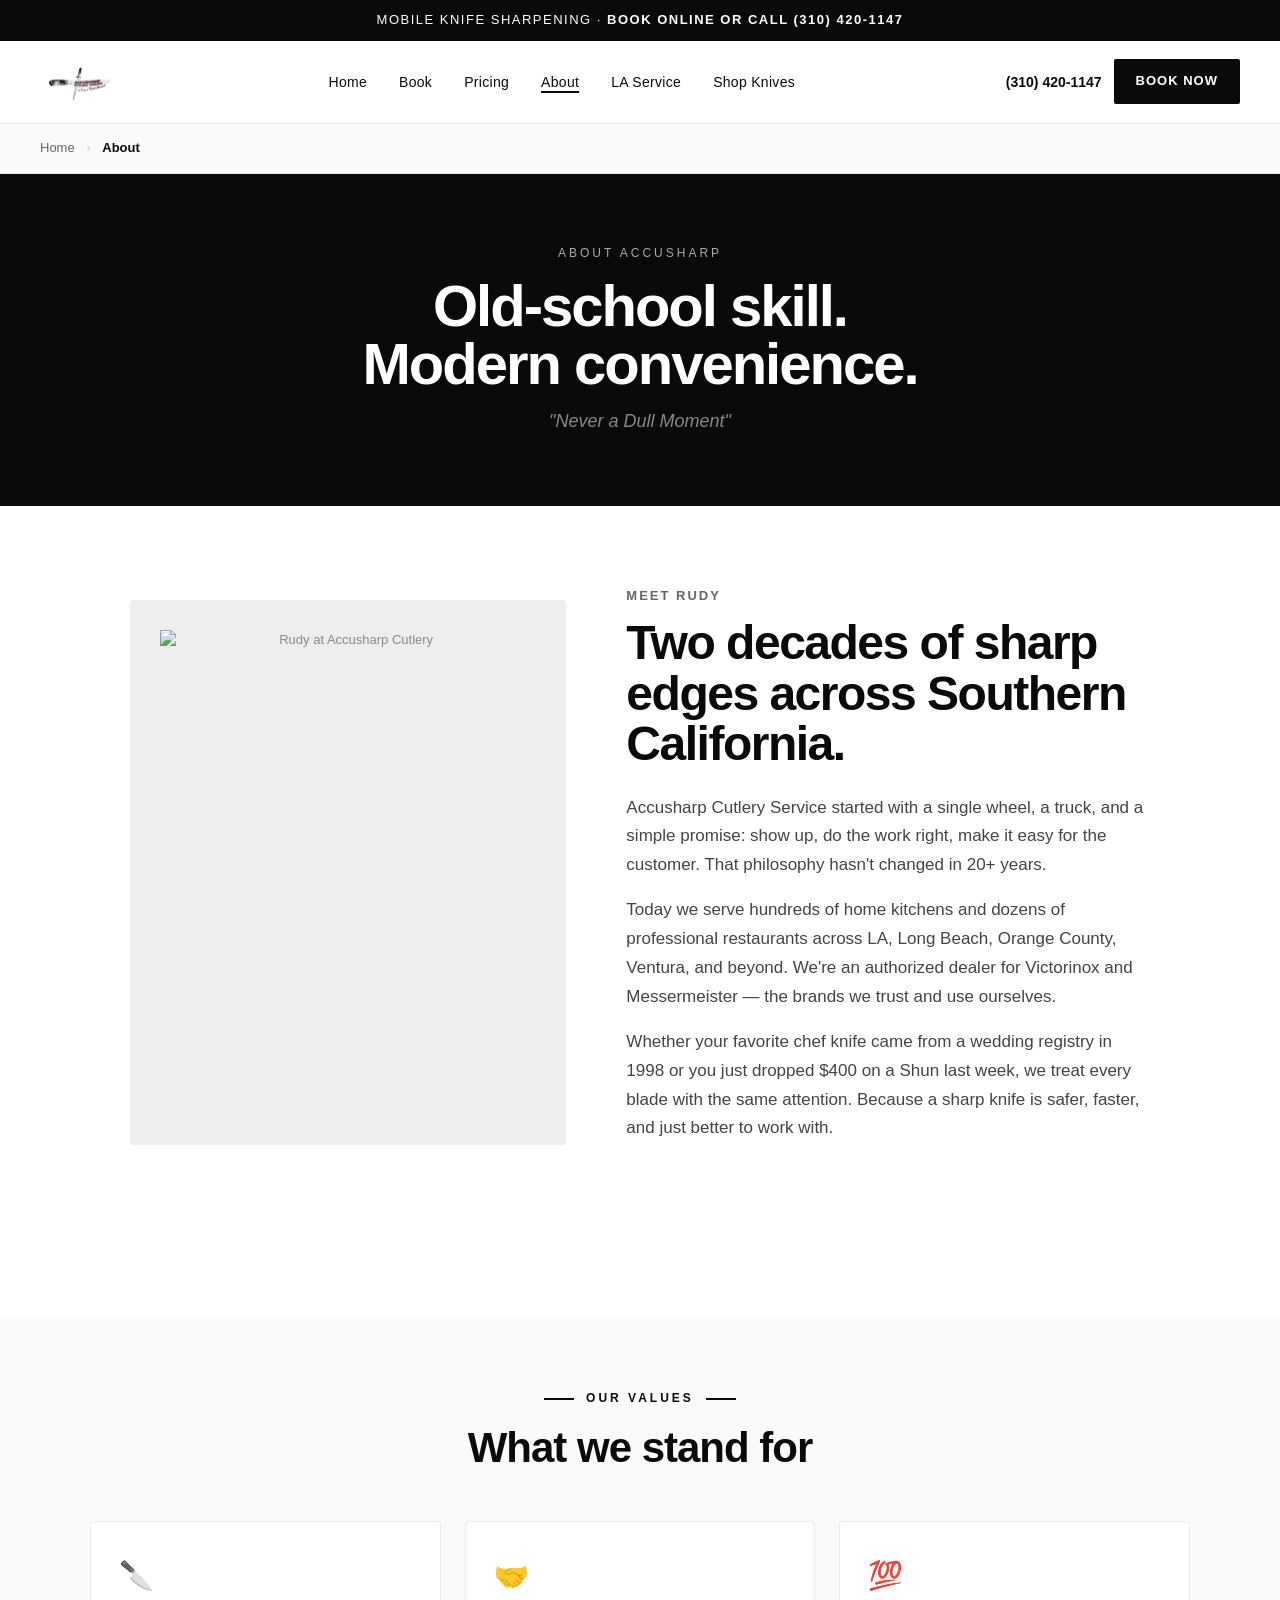
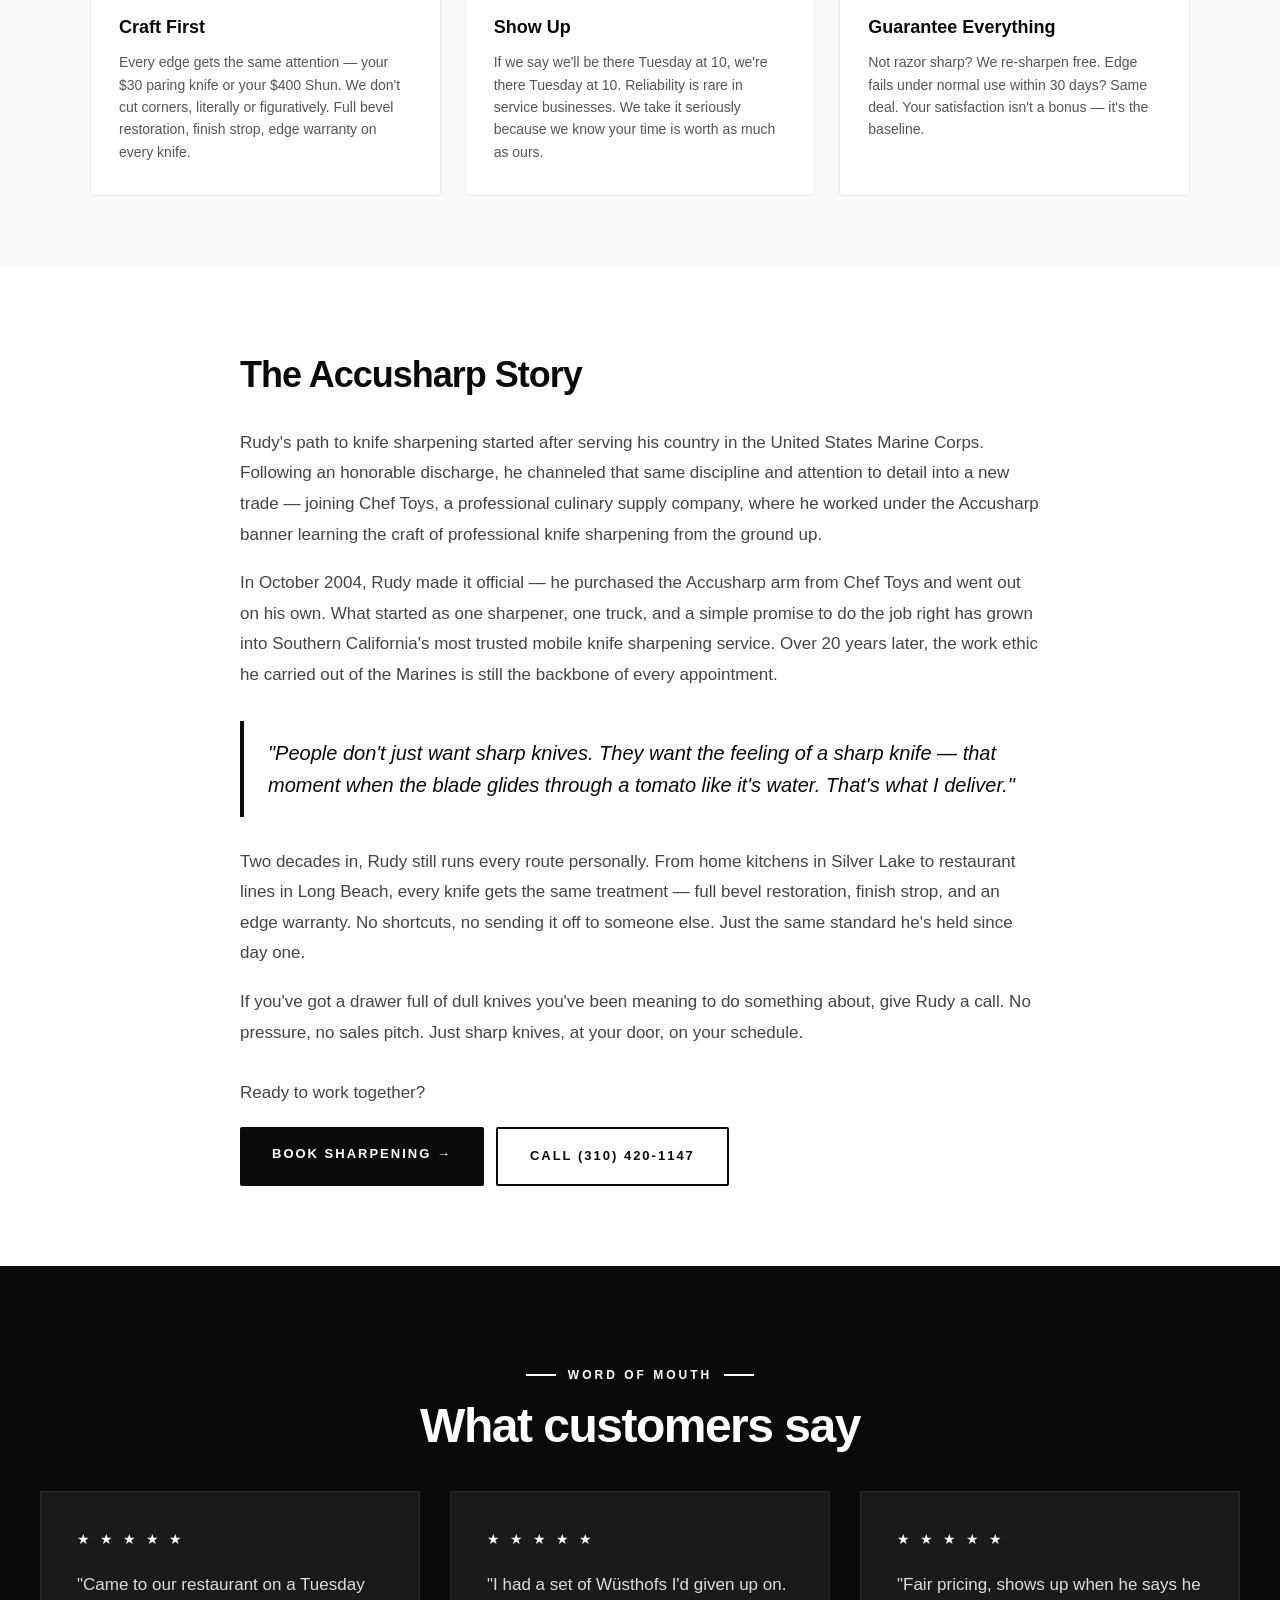
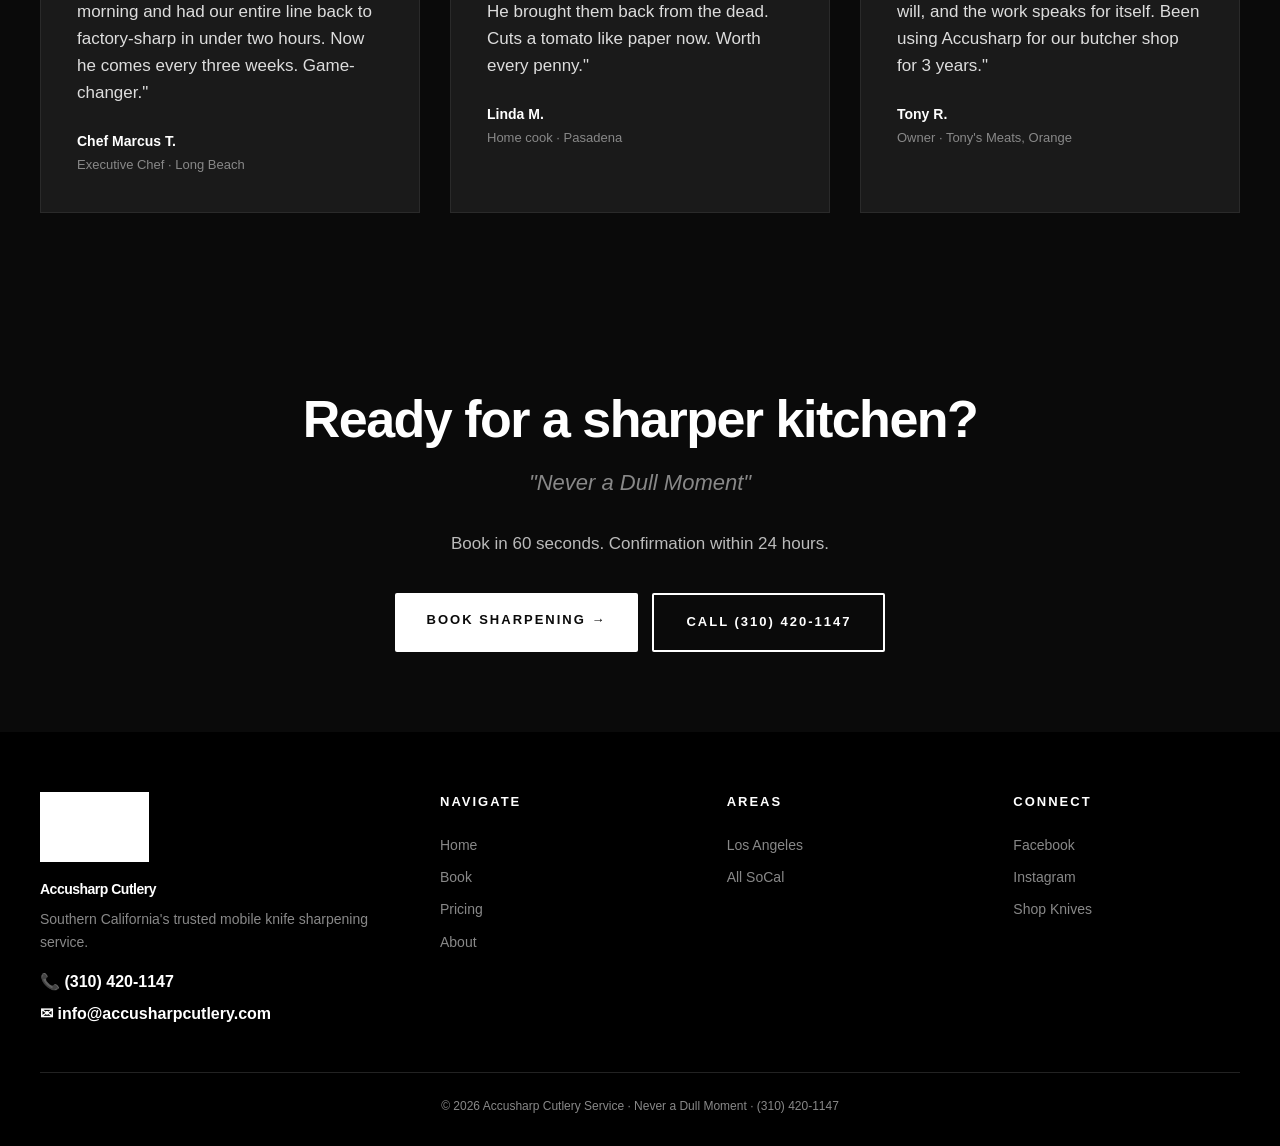
==== Accusharp-website/about.html @ d23bec42 "Add files via upload" ====
<!DOCTYPE html>
<html lang="en">
<head>
  <meta charset="UTF-8">
  <meta name="viewport" content="width=device-width, initial-scale=1.0">

  <!-- SEO META -->
  <title>About Accusharp Cutlery | Southern California Knife Sharpening</title>
  <meta name="description" content="Meet Rudy and the story behind Accusharp Cutlery. 20+ years of mobile knife sharpening across Southern California. Authorized Victorinox & Messermeister dealer.">

  <!-- FAVICON -->
  <link rel="icon" type="image/jpeg" href="images/logo.jpg">

  <!-- STYLESHEET -->
  <link rel="stylesheet" href="styles.css">
</head>
<body>

  <!-- ANNOUNCEMENT BAR -->
  <div class="announce">
    MOBILE KNIFE SHARPENING · <strong>BOOK ONLINE OR CALL (310) 420-1147</strong>
  </div>

  <!-- HEADER -->
  <header class="header">
    <a href="index.html" aria-label="Home">
      <img src="images/logo.jpg" alt="Accusharp Cutlery" class="logo">
    </a>
    <nav class="nav" id="primaryNav">
      <a href="index.html">Home</a>
      <a href="booking.html">Book</a>
      <a href="pricing.html">Pricing</a>
      <a href="about.html" class="active">About</a>
      <a href="los-angeles.html">LA Service</a>
      <a href="https://shop.accusharpcutlery.com" target="_blank" rel="noopener">Shop Knives</a>
    </nav>
    <div class="header-cta">
      <a class="phone-top" href="tel:3104201147">(310) 420-1147</a>
      <a href="booking.html" class="btn-book">Book Now</a>
      <button class="mobile-nav-toggle" aria-label="Toggle menu" aria-controls="primaryNav">☰</button>
    </div>
  </header>

  <!-- BREADCRUMB -->
  <div class="breadcrumb">
    <a href="index.html">Home</a>
    <span class="sep">›</span>
    <span class="current">About</span>
  </div>

  <!-- PAGE HEADER -->
  <div class="page-header">
    <div class="eyebrow">About Accusharp</div>
    <h1>Old-school skill.<br>Modern convenience.</h1>
    <p class="tagline">"Never a Dull Moment"</p>
  </div>

  <!-- ABOUT INTRO -->
  <div class="about-main">
    <div class="about-intro">

       <div class="about-img-large">
       <img src="images/rudy.jpg" alt="Rudy at Accusharp Cutlery">
   </div>

      <div>
        <div class="tag">Meet Rudy</div>
        <h2>Two decades of sharp edges across Southern California.</h2>
        <p>Accusharp Cutlery Service started with a single wheel, a truck, and a simple promise: show up, do the work right, make it easy for the customer. That philosophy hasn't changed in 20+ years.</p>
        <p>Today we serve hundreds of home kitchens and dozens of professional restaurants across LA, Long Beach, Orange County, Ventura, and beyond. We're an authorized dealer for Victorinox and Messermeister — the brands we trust and use ourselves.</p>
        <p>Whether your favorite chef knife came from a wedding registry in 1998 or you just dropped $400 on a Shun last week, we treat every blade with the same attention. Because a sharp knife is safer, faster, and just better to work with.</p>
      </div>

    </div>
  </div>

  <!-- VALUES -->
  <div class="about-values">
    <div class="section-label">
      <div class="section-tag">Our Values</div>
      <h2 style="margin-bottom:0;">What we stand for</h2>
    </div>
    <div class="values-grid">

      <div class="value-card">
        <div class="icon">🔪</div>
        <h4>Craft First</h4>
        <p>Every edge gets the same attention — your $30 paring knife or your $400 Shun. We don't cut corners, literally or figuratively. Full bevel restoration, finish strop, edge warranty on every knife.</p>
      </div>

      <div class="value-card">
        <div class="icon">🤝</div>
        <h4>Show Up</h4>
        <p>If we say we'll be there Tuesday at 10, we're there Tuesday at 10. Reliability is rare in service businesses. We take it seriously because we know your time is worth as much as ours.</p>
      </div>

      <div class="value-card">
        <div class="icon">💯</div>
        <h4>Guarantee Everything</h4>
        <p>Not razor sharp? We re-sharpen free. Edge fails under normal use within 30 days? Same deal. Your satisfaction isn't a bonus — it's the baseline.</p>
      </div>

    </div>
  </div>

  <!-- OUR STORY -->
  <section class="about-story">
    <div class="story-inner">
      <h2>The Accusharp Story</h2>

      <p>Rudy's path to knife sharpening started after serving his country in the United States Marine Corps. Following an honorable discharge, he channeled that same discipline and attention to detail into a new trade — joining Chef Toys, a professional culinary supply company, where he worked under the Accusharp banner learning the craft of professional knife sharpening from the ground up.</p>

      <p>In October 2004, Rudy made it official — he purchased the Accusharp arm from Chef Toys and went out on his own. What started as one sharpener, one truck, and a simple promise to do the job right has grown into Southern California's most trusted mobile knife sharpening service. Over 20 years later, the work ethic he carried out of the Marines is still the backbone of every appointment.</p>

      <blockquote>"People don't just want sharp knives. They want the feeling of a sharp knife — that moment when the blade glides through a tomato like it's water. That's what I deliver."</blockquote>

      <p>Two decades in, Rudy still runs every route personally. From home kitchens in Silver Lake to restaurant lines in Long Beach, every knife gets the same treatment — full bevel restoration, finish strop, and an edge warranty. No shortcuts, no sending it off to someone else. Just the same standard he's held since day one.</p>

      <p>If you've got a drawer full of dull knives you've been meaning to do something about, give Rudy a call. No pressure, no sales pitch. Just sharp knives, at your door, on your schedule.</p>

      <p style="margin-top: 30px;">Ready to work together?</p>
      <div style="display: flex; gap: 12px; flex-wrap: wrap; margin-top: 16px;">
        <a href="booking.html" class="btn-primary">Book Sharpening →</a>
        <a href="tel:3104201147" class="btn-secondary dark">Call (310) 420-1147</a>
      </div>
    </div>
  </section>

  <!-- TESTIMONIALS -->
  <section class="section testimonials">
    <div class="section-inner">
      <div class="section-tag">Word of mouth</div>
      <h2>What customers say</h2>
      <div class="t-grid">

        <div class="t-card">
          <div class="t-stars">★ ★ ★ ★ ★</div>
          <p class="t-quote">"Came to our restaurant on a Tuesday morning and had our entire line back to factory-sharp in under two hours. Now he comes every three weeks. Game-changer."</p>
          <div class="t-author">Chef Marcus T.<small>Executive Chef · Long Beach</small></div>
        </div>

        <div class="t-card">
          <div class="t-stars">★ ★ ★ ★ ★</div>
          <p class="t-quote">"I had a set of Wüsthofs I'd given up on. He brought them back from the dead. Cuts a tomato like paper now. Worth every penny."</p>
          <div class="t-author">Linda M.<small>Home cook · Pasadena</small></div>
        </div>

        <div class="t-card">
          <div class="t-stars">★ ★ ★ ★ ★</div>
          <p class="t-quote">"Fair pricing, shows up when he says he will, and the work speaks for itself. Been using Accusharp for our butcher shop for 3 years."</p>
          <div class="t-author">Tony R.<small>Owner · Tony's Meats, Orange</small></div>
        </div>

      </div>
    </div>
  </section>

  <!-- CTA BAND -->
  <section class="cta-band">
    <h2>Ready for a sharper kitchen?</h2>
    <p class="tagline-italic">"Never a Dull Moment"</p>
    <p>Book in 60 seconds. Confirmation within 24 hours.</p>
    <div class="cta-band-buttons">
      <a href="booking.html" class="btn-primary light">Book Sharpening →</a>
      <a href="tel:3104201147" class="btn-secondary">Call (310) 420-1147</a>
    </div>
  </section>

  <!-- FOOTER -->
  <footer class="footer">
    <div class="footer-inner">
      <div>
        <img src="images/logo.jpg" alt="Accusharp Cutlery" class="footer-logo">
        <p class="footer-brand-name">Accusharp Cutlery</p>
        <p>Southern California's trusted mobile knife sharpening service.</p>
        <div class="footer-contact">
          <a href="tel:3104201147">📞 (310) 420-1147</a>
          <a href="mailto:info@accusharpcutlery.com">✉ info@accusharpcutlery.com</a>
        </div>
      </div>
      <div>
        <h5>Navigate</h5>
        <a class="link" href="index.html">Home</a>
        <a class="link" href="booking.html">Book</a>
        <a class="link" href="pricing.html">Pricing</a>
        <a class="link" href="about.html">About</a>
      </div>
      <div>
        <h5>Areas</h5>
        <a class="link" href="los-angeles.html">Los Angeles</a>
        <a class="link" href="tel:3104201147">All SoCal</a>
      </div>
      <div>
        <h5>Connect</h5>
        <a class="link" href="https://facebook.com/accusharpcutlery" target="_blank" rel="noopener">Facebook</a>
        <a class="link" href="https://instagram.com/accusharpcutlery" target="_blank" rel="noopener">Instagram</a>
        <a class="link" href="https://shop.accusharpcutlery.com" target="_blank" rel="noopener">Shop Knives</a>
      </div>
    </div>
    <div class="footer-bottom">
      © <span id="currentYear">2026</span> Accusharp Cutlery Service · Never a Dull Moment · (310) 420-1147
    </div>
  </footer>

  <script src="script.js"></script>
</body>
</html>
---- Accusharp-website/styles.css ----
/* ==========================================================
   ACCUSHARP CUTLERY — SHARED STYLESHEET
   Used by: index.html, booking.html, pricing.html, about.html, los-angeles.html
   ========================================================== */

/* -- RESET & BASE -- */
* { box-sizing: border-box; margin: 0; padding: 0; }
html { scroll-behavior: smooth; }
body {
  font-family: -apple-system, BlinkMacSystemFont, 'Helvetica Neue', Arial, sans-serif;
  color: #0a0a0a;
  line-height: 1.6;
  background: #fff;
  -webkit-font-smoothing: antialiased;
}
img { max-width: 100%; height: auto; display: block; }
a { color: inherit; }
button { font-family: inherit; cursor: pointer; border: none; background: none; }

/* -- ANNOUNCEMENT BAR -- */
.announce {
  background: #0a0a0a;
  color: #fff;
  text-align: center;
  padding: 10px 16px;
  font-size: 13px;
  letter-spacing: 1.5px;
  font-weight: 500;
}
.announce strong { color: #fff; }

/* -- HEADER -- */
.header {
  background: #fff;
  border-bottom: 1px solid #eaeaea;
  padding: 16px 40px;
  display: flex;
  justify-content: space-between;
  align-items: center;
  position: sticky;
  top: 0;
  z-index: 100;
}
.header .logo { height: 50px; width: auto; }
.nav { display: flex; gap: 32px; }
.nav a {
  color: #0a0a0a;
  text-decoration: none;
  font-weight: 500;
  font-size: 14px;
  letter-spacing: 0.3px;
}
.nav a:hover,
.nav a.active {
  text-decoration: underline;
  text-underline-offset: 4px;
  text-decoration-thickness: 2px;
}
.header-cta { display: flex; gap: 12px; align-items: center; }
.phone-top {
  font-weight: 700;
  font-size: 14px;
  color: #0a0a0a;
  text-decoration: none;
}
.btn-book {
  background: #0a0a0a;
  color: #fff;
  padding: 12px 22px;
  text-decoration: none;
  font-size: 13px;
  font-weight: 700;
  letter-spacing: 1px;
  text-transform: uppercase;
  border-radius: 2px;
}
.btn-book:hover { background: #333; }

/* Mobile nav toggle (hidden on desktop) */
.mobile-nav-toggle {
  display: none;
  background: none;
  border: none;
  font-size: 24px;
  color: #0a0a0a;
  padding: 4px;
}

/* -- BREADCRUMB -- */
.breadcrumb {
  background: #fafafa;
  border-bottom: 1px solid #eaeaea;
  padding: 14px 40px;
  font-size: 13px;
  color: #666;
}
.breadcrumb a { color: #666; text-decoration: none; }
.breadcrumb a:hover { color: #0a0a0a; }
.breadcrumb .sep { margin: 0 8px; color: #ccc; }
.breadcrumb .current { color: #0a0a0a; font-weight: 600; }

/* -- BUTTONS -- */
.btn-primary {
  background: #0a0a0a;
  color: #fff;
  padding: 17px 32px;
  text-decoration: none;
  font-weight: 800;
  font-size: 13px;
  letter-spacing: 2px;
  text-transform: uppercase;
  border-radius: 2px;
  display: inline-block;
}
.btn-primary.light { background: #fff; color: #0a0a0a; }
.btn-primary:hover { opacity: 0.85; }
.btn-secondary {
  background: transparent;
  color: #fff;
  padding: 17px 32px;
  text-decoration: none;
  font-weight: 700;
  font-size: 13px;
  letter-spacing: 2px;
  text-transform: uppercase;
  border: 2px solid #fff;
  border-radius: 2px;
  display: inline-block;
}
.btn-secondary.dark {
  color: #0a0a0a;
  border-color: #0a0a0a;
}
.btn-secondary:hover { opacity: 0.85; }

/* -- HERO (homepage) -- */
.hero {
  background: #0a0a0a;
  color: #fff;
  padding: 100px 40px 120px;
  position: relative;
  overflow: hidden;
}
.hero-grid {
  max-width: 1300px;
  margin: 0 auto;
  display: grid;
  grid-template-columns: 1.15fr 1fr;
  gap: 80px;
  align-items: center;
  position: relative;
  z-index: 1;
}
.hero-eyebrow {
  color: #aaa;
  font-size: 12px;
  letter-spacing: 3px;
  text-transform: uppercase;
  font-weight: 500;
  margin-bottom: 24px;
}
.hero h1 {
  font-size: 68px;
  line-height: 0.95;
  font-weight: 900;
  letter-spacing: -2px;
  margin-bottom: 28px;
}
.hero h1 em {
  font-style: normal;
  display: inline-block;
  position: relative;
  padding-right: 4px;
}
.hero h1 em::after {
  content: '';
  position: absolute;
  bottom: 6px;
  left: 0;
  right: 4px;
  height: 3px;
  background: #fff;
}
.hero p {
  font-size: 18px;
  color: #bbb;
  max-width: 500px;
  margin-bottom: 32px;
  line-height: 1.5;
}
.hero .tagline {
  font-size: 20px;
  color: #aaa;
  font-style: italic;
  margin-bottom: 32px;
  font-weight: 300;
}
.hero-buttons { display: flex; gap: 14px; flex-wrap: wrap; }
.hero-logo-display {
  display: flex;
  align-items: center;
  justify-content: center;
}
.hero-logo-display img { max-width: 420px; width: 100%; }

/* -- TRUST STRIP -- */
.trust {
  background: #f5f5f2;
  padding: 28px 40px;
  border-bottom: 1px solid #eaeaea;
}
.trust-inner {
  max-width: 1300px;
  margin: 0 auto;
  display: flex;
  justify-content: space-around;
  flex-wrap: wrap;
  gap: 20px;
}
.trust-item {
  display: flex;
  align-items: center;
  gap: 10px;
  font-size: 14px;
  color: #333;
  font-weight: 500;
}
.trust-item svg {
  width: 20px;
  height: 20px;
  flex-shrink: 0;
}

/* -- SECTIONS (general) -- */
.section { padding: 100px 40px; }
.section-inner { max-width: 1300px; margin: 0 auto; }
.section-tag {
  color: #0a0a0a;
  font-size: 12px;
  letter-spacing: 3px;
  text-transform: uppercase;
  font-weight: 700;
  margin-bottom: 16px;
  text-align: center;
}
.section-tag::before,
.section-tag::after {
  content: '';
  display: inline-block;
  width: 30px;
  height: 2px;
  background: #0a0a0a;
  vertical-align: middle;
}
.section-tag::before { margin-right: 12px; }
.section-tag::after { margin-left: 12px; }
.section h2 {
  font-size: 48px;
  font-weight: 900;
  text-align: center;
  margin-bottom: 20px;
  letter-spacing: -1.5px;
  line-height: 1.05;
}
.section-sub {
  text-align: center;
  color: #666;
  font-size: 17px;
  max-width: 600px;
  margin: 0 auto 60px;
}

/* -- SERVICES GRID (homepage) -- */
.services-bg { background: #fafafa; }
.service-grid {
  display: grid;
  grid-template-columns: repeat(2, 1fr);
  gap: 24px;
}
.service-card {
  background: #fff;
  border: 1px solid #e5e5e5;
  padding: 48px 40px;
  transition: all 0.2s;
}
.service-card:hover {
  border-color: #0a0a0a;
  transform: translateY(-4px);
  box-shadow: 0 20px 40px rgba(0,0,0,0.06);
}
.service-icon {
  width: 50px;
  height: 50px;
  margin-bottom: 24px;
  display: flex;
  align-items: center;
  justify-content: center;
  background: #0a0a0a;
  color: #fff;
  border-radius: 50%;
  font-size: 22px;
}
.service-card h3 {
  font-size: 28px;
  font-weight: 900;
  margin-bottom: 8px;
  letter-spacing: -0.5px;
}
.service-card .price {
  color: #666;
  font-weight: 600;
  font-size: 15px;
  margin-bottom: 20px;
  padding-bottom: 20px;
  border-bottom: 1px solid #eaeaea;
}
.service-card .price strong {
  color: #0a0a0a;
  font-size: 24px;
  font-weight: 900;
}
.service-card p {
  color: #555;
  margin-bottom: 24px;
  font-size: 15px;
}
.service-card ul {
  list-style: none;
  margin-bottom: 32px;
}
.service-card li {
  padding: 8px 0;
  color: #333;
  font-size: 14px;
  display: flex;
  gap: 10px;
  align-items: flex-start;
}
.service-card li::before {
  content: '→';
  color: #0a0a0a;
  font-weight: 700;
  flex-shrink: 0;
}
.service-card .cta {
  display: inline-block;
  background: #0a0a0a;
  color: #fff;
  padding: 14px 28px;
  text-decoration: none;
  font-weight: 700;
  font-size: 13px;
  letter-spacing: 1.5px;
  text-transform: uppercase;
}

/* -- STEPS (homepage) -- */
.steps {
  display: grid;
  grid-template-columns: repeat(3, 1fr);
  gap: 50px;
  margin-top: 40px;
}
.step { text-align: center; }
.step-num {
  display: inline-block;
  width: 70px;
  height: 70px;
  border-radius: 50%;
  background: #0a0a0a;
  color: #fff;
  font-size: 28px;
  font-weight: 900;
  line-height: 70px;
  margin-bottom: 24px;
}
.step h4 {
  font-size: 22px;
  margin-bottom: 12px;
  font-weight: 800;
}
.step p {
  color: #666;
  font-size: 15px;
  max-width: 280px;
  margin: 0 auto;
}

/* -- DEALERS BAND -- */
.dealers {
  background: #0a0a0a;
  color: #fff;
  padding: 80px 40px;
}
.dealers-inner {
  max-width: 1000px;
  margin: 0 auto;
  text-align: center;
}
.dealers .section-tag { color: #fff; }
.dealers .section-tag::before,
.dealers .section-tag::after { background: #fff; }
.dealers h2 {
  color: #fff;
  margin-bottom: 40px;
  font-size: 36px;
}
.dealer-logos {
  display: flex;
  justify-content: center;
  align-items: center;
  gap: 80px;
  flex-wrap: wrap;
}
.dealer-logo {
  font-size: 32px;
  font-weight: 900;
  letter-spacing: -1px;
  color: #fff;
  opacity: 0.7;
  font-style: italic;
}
.dealer-logo small {
  display: block;
  font-size: 10px;
  letter-spacing: 3px;
  font-style: normal;
  font-weight: 500;
  margin-top: 4px;
  color: #888;
}

/* -- TESTIMONIALS -- */
.testimonials { background: #0a0a0a; color: #fff; }
.testimonials h2,
.testimonials .section-tag { color: #fff; }
.testimonials .section-tag::before,
.testimonials .section-tag::after { background: #fff; }
.t-grid {
  display: grid;
  grid-template-columns: repeat(3, 1fr);
  gap: 30px;
  margin-top: 40px;
}
.t-card {
  background: #1a1a1a;
  padding: 36px;
  border: 1px solid #2a2a2a;
}
.t-stars {
  color: #fff;
  margin-bottom: 20px;
  font-size: 14px;
  letter-spacing: 3px;
}
.t-quote {
  font-size: 17px;
  line-height: 1.6;
  margin-bottom: 24px;
  color: #ddd;
}
.t-author {
  font-weight: 700;
  font-size: 14px;
}
.t-author small {
  display: block;
  color: #888;
  font-weight: 400;
  margin-top: 2px;
  font-size: 13px;
}

/* -- CTA BAND -- */
.cta-band {
  background: #0a0a0a;
  color: #fff;
  padding: 80px 40px;
  text-align: center;
}
.cta-band h2 {
  color: #fff;
  font-size: 52px;
  margin-bottom: 20px;
  font-weight: 900;
  letter-spacing: -1.5px;
  line-height: 1;
}
.cta-band .tagline-italic {
  font-size: 22px;
  color: #888;
  font-style: italic;
  margin-bottom: 30px;
}
.cta-band p {
  color: #bbb;
  font-size: 17px;
  margin: 0 auto 36px;
  max-width: 600px;
}
.cta-band-buttons {
  display: flex;
  gap: 14px;
  justify-content: center;
  flex-wrap: wrap;
}

/* -- FOOTER -- */
.footer {
  background: #000;
  color: #888;
  padding: 60px 40px 30px;
}
.footer-inner {
  max-width: 1300px;
  margin: 0 auto;
  display: grid;
  grid-template-columns: 1.5fr 1fr 1fr 1fr;
  gap: 60px;
  margin-bottom: 40px;
}
.footer-logo {
  height: 70px;
  width: auto;
  margin-bottom: 16px;
  filter: brightness(0) invert(1);
}
.footer p {
  font-size: 14px;
  margin-bottom: 10px;
  line-height: 1.6;
}
.footer-brand-name {
  color: #fff;
  font-weight: 700;
  font-size: 20px;
  letter-spacing: -0.5px;
  margin-bottom: 8px !important;
}
.footer-contact { margin-top: 16px; }
.footer-contact a {
  display: block;
  color: #fff;
  text-decoration: none;
  font-weight: 700;
  font-size: 16px;
  margin-bottom: 6px;
}
.footer h5 {
  color: #fff;
  font-size: 13px;
  margin-bottom: 16px;
  letter-spacing: 2px;
  text-transform: uppercase;
  font-weight: 800;
}
.footer a.link {
  color: #888;
  text-decoration: none;
  display: block;
  padding: 5px 0;
  font-size: 14px;
}
.footer a.link:hover { color: #fff; }
.footer-bottom {
  border-top: 1px solid #222;
  padding-top: 24px;
  text-align: center;
  font-size: 12px;
}

/* -- PAGE HEADER (booking, pricing, about, LA) -- */
.page-header {
  background: #0a0a0a;
  color: #fff;
  padding: 70px 40px 60px;
  text-align: center;
}
.page-header .eyebrow {
  color: #aaa;
  font-size: 12px;
  letter-spacing: 3px;
  text-transform: uppercase;
  font-weight: 500;
  margin-bottom: 14px;
}
.page-header h1 {
  font-size: 58px;
  font-weight: 900;
  letter-spacing: -2px;
  margin-bottom: 14px;
  line-height: 1;
}
.page-header .tagline {
  font-style: italic;
  color: #888;
  font-size: 18px;
  margin-bottom: 10px;
}
.page-header p {
  color: #bbb;
  font-size: 17px;
  max-width: 600px;
  margin: 0 auto;
}

/* -- CONTACT BAR (booking page) -- */
.contact-bar {
  background: #fff;
  padding: 24px 40px;
  border-bottom: 1px solid #eaeaea;
}
.contact-bar-inner {
  max-width: 1100px;
  margin: 0 auto;
  display: grid;
  grid-template-columns: repeat(4, 1fr);
  gap: 20px;
}
.contact-option {
  display: flex;
  align-items: center;
  gap: 12px;
  padding: 14px;
  border: 1px solid #eaeaea;
  border-radius: 8px;
  text-decoration: none;
  color: #0a0a0a;
  transition: all 0.2s;
}
.contact-option:hover {
  border-color: #0a0a0a;
  transform: translateY(-2px);
}
.contact-icon {
  width: 44px;
  height: 44px;
  background: #0a0a0a;
  color: #fff;
  border-radius: 50%;
  display: flex;
  align-items: center;
  justify-content: center;
  font-size: 18px;
  flex-shrink: 0;
}
.contact-option .label {
  font-size: 11px;
  color: #888;
  letter-spacing: 1px;
  text-transform: uppercase;
  font-weight: 600;
}
.contact-option .value {
  font-size: 15px;
  font-weight: 700;
  margin-top: 2px;
}

/* -- BOOKING FORM -- */
.main-booking {
  max-width: 1100px;
  margin: 50px auto;
  padding: 0 40px;
  display: grid;
  grid-template-columns: 1.4fr 1fr;
  gap: 40px;
  align-items: start;
}
.form-box {
  background: #fff;
  border: 1px solid #eaeaea;
  padding: 40px;
}
.form-box h2 {
  font-size: 28px;
  font-weight: 900;
  margin-bottom: 8px;
  letter-spacing: -0.5px;
}
.form-box .form-sub {
  color: #666;
  margin-bottom: 32px;
  font-size: 15px;
}
.field-group { margin-bottom: 20px; }
.field-row {
  display: grid;
  grid-template-columns: 1fr 1fr;
  gap: 14px;
  margin-bottom: 20px;
}
label {
  display: block;
  font-size: 12px;
  font-weight: 700;
  letter-spacing: 1px;
  text-transform: uppercase;
  color: #0a0a0a;
  margin-bottom: 6px;
}
label .req { color: #c00; }
input[type="text"],
input[type="email"],
input[type="tel"],
input[type="number"],
textarea,
select {
  width: 100%;
  padding: 12px 14px;
  border: 1.5px solid #d5d5d5;
  border-radius: 4px;
  font-size: 15px;
  font-family: inherit;
  background: #fff;
  transition: border-color 0.15s;
}
input:focus,
textarea:focus,
select:focus {
  outline: none;
  border-color: #0a0a0a;
}
textarea {
  resize: vertical;
  min-height: 90px;
}
.tier-selector {
  display: grid;
  grid-template-columns: repeat(3, 1fr);
  gap: 10px;
}
.tier-option {
  background: #fff;
  border: 1.5px solid #d5d5d5;
  padding: 16px 14px;
  border-radius: 4px;
  cursor: pointer;
  text-align: center;
  transition: all 0.15s;
}
.tier-option:hover { border-color: #888; }
.tier-option.selected {
  border-color: #0a0a0a;
  background: #0a0a0a;
  color: #fff;
}
.tier-option .tier-label {
  font-size: 18px;
  font-weight: 900;
  letter-spacing: -0.5px;
}
.tier-option .tier-sub {
  font-size: 11px;
  color: #888;
  letter-spacing: 1px;
  margin-top: 4px;
  text-transform: uppercase;
}
.tier-option.selected .tier-sub { color: #aaa; }
.checkbox-grid {
  display: grid;
  grid-template-columns: repeat(2, 1fr);
  gap: 10px;
}
.checkbox-option {
  display: flex;
  align-items: center;
  gap: 10px;
  padding: 10px 14px;
  border: 1.5px solid #d5d5d5;
  border-radius: 4px;
  cursor: pointer;
  background: #fff;
}
.checkbox-option:hover { border-color: #888; }
.checkbox-option.checked {
  border-color: #0a0a0a;
  background: #fafafa;
}
.checkbox-option input { accent-color: #0a0a0a; }
.checkbox-option span {
  font-size: 14px;
  font-weight: 500;
}
.submit-row {
  margin-top: 32px;
  padding-top: 24px;
  border-top: 1px solid #eaeaea;
}
.btn-submit {
  background: #0a0a0a;
  color: #fff;
  border: none;
  padding: 18px 36px;
  font-size: 14px;
  font-weight: 800;
  letter-spacing: 2px;
  text-transform: uppercase;
  cursor: pointer;
  border-radius: 2px;
  width: 100%;
  font-family: inherit;
}
.btn-submit:hover { background: #333; }
.form-note {
  font-size: 13px;
  color: #888;
  margin-top: 14px;
  text-align: center;
}

/* -- SIDEBAR (booking) -- */
.sidebar {
  display: flex;
  flex-direction: column;
  gap: 16px;
  position: sticky;
  top: 80px;
}
.estimator {
  background: #0a0a0a;
  color: #fff;
  padding: 28px;
  border-radius: 8px;
}
.estimator h3 {
  font-size: 14px;
  letter-spacing: 2px;
  text-transform: uppercase;
  font-weight: 700;
  margin-bottom: 16px;
  color: #aaa;
}
.est-row {
  display: flex;
  justify-content: space-between;
  padding: 8px 0;
  font-size: 14px;
  color: #ccc;
}
.est-row strong { color: #fff; }
.est-total {
  border-top: 1px solid #333;
  margin-top: 12px;
  padding-top: 16px !important;
}
.est-total strong {
  font-size: 32px;
  font-weight: 900;
  letter-spacing: -1px;
}
.est-note {
  font-size: 12px;
  color: #888;
  margin-top: 14px;
  padding-top: 14px;
  border-top: 1px solid #333;
  line-height: 1.5;
}
.est-placeholder {
  color: #666;
  font-style: italic;
  font-size: 14px;
  padding: 16px 0;
  text-align: center;
}
.info-box,
.pricing-sidebar {
  background: #fff;
  border: 1px solid #eaeaea;
  padding: 24px;
  border-radius: 8px;
}
.pricing-sidebar {
  background: #f5f5f2;
}
.info-box h3,
.pricing-sidebar h3 {
  font-size: 14px;
  letter-spacing: 2px;
  text-transform: uppercase;
  font-weight: 700;
  margin-bottom: 14px;
}
.info-box ul { list-style: none; }
.info-box li {
  padding: 6px 0;
  font-size: 14px;
  color: #444;
  display: flex;
  gap: 8px;
}
.info-box li::before {
  content: '✓';
  color: #0a0a0a;
  font-weight: 900;
  flex-shrink: 0;
}
.price-row {
  display: flex;
  justify-content: space-between;
  padding: 10px 0;
  font-size: 14px;
  border-bottom: 1px solid #eaeaea;
}
.price-row:last-child { border-bottom: none; }
.price-row .qty {
  font-weight: 600;
  color: #0a0a0a;
}
.price-row .rate { color: #666; }

/* -- CONFIRMATION SCREEN -- */
.confirmation {
  display: none;
  background: #fff;
  border: 2px solid #0a0a0a;
  padding: 50px 40px;
  text-align: center;
  margin: 40px auto;
  max-width: 700px;
}
.confirmation.show { display: block; }
.confirmation .check {
  width: 70px;
  height: 70px;
  background: #0a0a0a;
  color: #fff;
  border-radius: 50%;
  display: inline-flex;
  align-items: center;
  justify-content: center;
  font-size: 32px;
  margin-bottom: 20px;
}
.confirmation h2 {
  font-size: 32px;
  font-weight: 900;
  margin-bottom: 14px;
  letter-spacing: -0.5px;
}
.confirmation .summary {
  background: #f5f5f2;
  padding: 20px;
  border-radius: 6px;
  margin: 20px 0;
  text-align: left;
  font-size: 14px;
  line-height: 1.8;
}
.confirmation .summary strong {
  display: inline-block;
  min-width: 130px;
  color: #0a0a0a;
}

/* -- PRICING PAGE -- */
.pricing-main {
  max-width: 1200px;
  margin: 0 auto;
  padding: 70px 40px;
}
.section-label {
  text-align: center;
  margin-bottom: 50px;
}
.section-label h2 {
  font-size: 42px;
  font-weight: 900;
  letter-spacing: -1px;
  margin-bottom: 12px;
  line-height: 1.1;
}
.section-label p {
  color: #666;
  font-size: 17px;
  max-width: 600px;
  margin: 0 auto;
}
.tier-grid {
  display: grid;
  grid-template-columns: repeat(3, 1fr);
  gap: 24px;
  margin-bottom: 50px;
}
.tier-card {
  background: #fff;
  border: 1px solid #eaeaea;
  padding: 40px 32px;
  border-radius: 6px;
  position: relative;
  transition: all 0.2s;
}
.tier-card:hover {
  border-color: #0a0a0a;
  transform: translateY(-4px);
  box-shadow: 0 20px 40px rgba(0,0,0,0.06);
}
.tier-card.featured {
  background: #0a0a0a;
  color: #fff;
  border-color: #0a0a0a;
}
.tier-card.featured .tier-head,
.tier-card.featured .tier-price { color: #fff; }
.tier-card.featured li { color: #ccc; }
.tier-card.featured li::before { color: #fff; }
.tier-card.featured .tier-note,
.tier-card.featured .tier-sub {
  color: #aaa;
  border-color: #333;
}
.tier-badge {
  position: absolute;
  top: -10px;
  right: 24px;
  background: #fff;
  color: #0a0a0a;
  font-size: 10px;
  font-weight: 900;
  letter-spacing: 2px;
  padding: 6px 14px;
  border-radius: 2px;
  border: 1px solid #0a0a0a;
}
.tier-head {
  font-size: 13px;
  letter-spacing: 2px;
  text-transform: uppercase;
  color: #0a0a0a;
  font-weight: 700;
  margin-bottom: 10px;
}
.tier-range {
  font-size: 38px;
  font-weight: 900;
  letter-spacing: -1.5px;
  line-height: 1;
  margin-bottom: 14px;
}
.tier-price {
  font-size: 17px;
  font-weight: 700;
  color: #0a0a0a;
  margin-bottom: 6px;
}
.tier-price .big {
  font-size: 42px;
  letter-spacing: -1px;
}
.tier-sub {
  font-size: 13px;
  color: #666;
  margin-bottom: 24px;
  padding-bottom: 24px;
  border-bottom: 1px solid #eaeaea;
}
.tier-card ul {
  list-style: none;
  margin-bottom: 24px;
}
.tier-card li {
  padding: 6px 0;
  font-size: 14px;
  color: #333;
  display: flex;
  gap: 8px;
  align-items: flex-start;
}
.tier-card li::before {
  content: '→';
  color: #0a0a0a;
  font-weight: 900;
  flex-shrink: 0;
}
.tier-note {
  font-size: 12px;
  color: #888;
  padding-top: 16px;
  border-top: 1px solid #eaeaea;
  line-height: 1.5;
}

/* -- CALCULATOR (pricing) -- */
.calculator {
  background: #f5f5f2;
  padding: 40px;
  border-radius: 8px;
  margin-bottom: 70px;
  display: grid;
  grid-template-columns: 1fr 1fr;
  gap: 50px;
  align-items: center;
}
.calc-left h3 {
  font-size: 26px;
  font-weight: 900;
  margin-bottom: 10px;
  letter-spacing: -0.5px;
}
.calc-left p {
  font-size: 15px;
  color: #555;
}
.calc-input-group { margin-bottom: 16px; }
.calc-input-group label {
  display: block;
  font-size: 12px;
  letter-spacing: 1px;
  text-transform: uppercase;
  font-weight: 700;
  margin-bottom: 8px;
}
.calc-slider {
  width: 100%;
  height: 8px;
  -webkit-appearance: none;
  appearance: none;
  background: #ddd;
  border-radius: 4px;
  outline: none;
  margin-bottom: 8px;
}
.calc-slider::-webkit-slider-thumb {
  -webkit-appearance: none;
  appearance: none;
  width: 24px;
  height: 24px;
  background: #0a0a0a;
  border-radius: 50%;
  cursor: pointer;
}
.calc-slider::-moz-range-thumb {
  width: 24px;
  height: 24px;
  background: #0a0a0a;
  border-radius: 50%;
  cursor: pointer;
  border: none;
}
.slider-val {
  font-size: 22px;
  font-weight: 900;
}
.calc-right {
  background: #0a0a0a;
  color: #fff;
  padding: 30px;
  border-radius: 6px;
}
.calc-right h4 {
  font-size: 12px;
  letter-spacing: 2px;
  text-transform: uppercase;
  color: #aaa;
  margin-bottom: 16px;
}
.calc-line {
  display: flex;
  justify-content: space-between;
  font-size: 14px;
  color: #ccc;
  padding: 8px 0;
}
.calc-line strong { color: #fff; }
.calc-total {
  border-top: 1px solid #333;
  margin-top: 12px;
  padding-top: 16px !important;
}
.calc-total strong {
  font-size: 34px;
  font-weight: 900;
  letter-spacing: -1px;
}
.calc-note {
  font-size: 12px;
  color: #888;
  margin-top: 16px;
  padding-top: 16px;
  border-top: 1px solid #333;
  line-height: 1.5;
}

/* -- ADD-ONS (pricing) -- */
.addon-grid {
  display: grid;
  grid-template-columns: repeat(2, 1fr);
  gap: 20px;
  margin-top: 30px;
  margin-bottom: 70px;
}
.addon-card {
  background: #fff;
  border: 1px solid #eaeaea;
  padding: 28px 32px;
  border-radius: 6px;
  display: grid;
  grid-template-columns: 1fr auto;
  gap: 20px;
  align-items: center;
}
.addon-card .addon-icon {
  width: 44px;
  height: 44px;
  background: #0a0a0a;
  color: #fff;
  border-radius: 50%;
  display: flex;
  align-items: center;
  justify-content: center;
  font-size: 18px;
  margin-bottom: 12px;
}
.addon-card h3 {
  font-size: 19px;
  font-weight: 900;
  margin-bottom: 6px;
}
.addon-card p {
  font-size: 14px;
  color: #666;
  margin: 0;
}
.addon-price {
  background: #f5f5f2;
  padding: 14px 20px;
  border-radius: 6px;
  text-align: center;
  min-width: 120px;
}
.addon-price .amount {
  font-size: 24px;
  font-weight: 900;
  letter-spacing: -1px;
}
.addon-price .per {
  font-size: 11px;
  color: #666;
  letter-spacing: 1px;
  text-transform: uppercase;
}

/* -- MILEAGE ZONES (pricing) -- */
.mileage-section {
  background: #f5f5f2;
  padding: 50px 40px;
  border-radius: 8px;
  margin-bottom: 70px;
}
.mileage-header {
  text-align: center;
  margin-bottom: 30px;
}
.mileage-header h2 {
  font-size: 32px;
  font-weight: 900;
  margin-bottom: 10px;
  letter-spacing: -0.5px;
}
.mileage-header p {
  color: #666;
  max-width: 600px;
  margin: 0 auto;
  font-size: 15px;
}
.mileage-zones {
  display: grid;
  grid-template-columns: repeat(3, 1fr);
  gap: 16px;
}
.zone-card {
  background: #fff;
  padding: 24px;
  border-radius: 6px;
  border: 1px solid #eaeaea;
}
.zone-card.zone-core { border-left: 4px solid #0a0a0a; }
.zone-card.zone-standard { border-left: 4px solid #888; }
.zone-card.zone-extended { border-left: 4px solid #ccc; }
.zone-card .zone-label {
  font-size: 11px;
  letter-spacing: 2px;
  text-transform: uppercase;
  font-weight: 700;
  margin-bottom: 6px;
  color: #0a0a0a;
}
.zone-card h3 {
  font-size: 24px;
  font-weight: 900;
  margin-bottom: 12px;
}
.zone-card .zone-fee {
  font-size: 15px;
  color: #0a0a0a;
  font-weight: 700;
  margin-bottom: 14px;
}
.zone-card p {
  font-size: 13px;
  color: #666;
  margin: 0;
  line-height: 1.6;
}

/* -- COMMERCIAL BAND (pricing) -- */
.commercial-band {
  background: #0a0a0a;
  color: #fff;
  padding: 60px 40px;
  border-radius: 8px;
  text-align: center;
  margin-bottom: 70px;
}
.commercial-tag {
  color: #aaa;
  font-size: 11px;
  letter-spacing: 3px;
  text-transform: uppercase;
  font-weight: 700;
  margin-bottom: 14px;
}
.commercial-band h2 {
  color: #fff;
  font-size: 38px;
  margin-bottom: 16px;
  font-weight: 900;
  letter-spacing: -1px;
}
.commercial-band p {
  color: #bbb;
  font-size: 17px;
  max-width: 600px;
  margin: 0 auto 30px;
}

/* -- FAQ -- */
.faq-section {
  margin-bottom: 70px;
  max-width: 900px;
  margin-left: auto;
  margin-right: auto;
}
.faq-section h2 {
  text-align: center;
  font-size: 38px;
  font-weight: 900;
  letter-spacing: -1px;
  margin-bottom: 40px;
}
.faq-item {
  border-bottom: 1px solid #eaeaea;
  padding: 20px 0;
  cursor: pointer;
}
.faq-q {
  display: flex;
  justify-content: space-between;
  align-items: center;
  font-size: 17px;
  font-weight: 700;
}
.faq-q::after {
  content: '+';
  font-size: 24px;
  font-weight: 300;
  color: #888;
  transition: transform 0.2s;
}
.faq-item.open .faq-q::after {
  content: '−';
}
.faq-a {
  font-size: 15px;
  color: #555;
  margin-top: 14px;
  line-height: 1.7;
  display: none;
}
.faq-item.open .faq-a { display: block; }

/* -- ABOUT PAGE -- */
.about-main {
  max-width: 1100px;
  margin: 0 auto;
  padding: 80px 40px;
}
.about-intro {
  display: grid;
  grid-template-columns: 1fr 1.2fr;
  gap: 60px;
  margin-bottom: 80px;
  align-items: center;
}
.about-img-large {
  background: #eee;
  aspect-ratio: 4/5;
  display: flex;
  align-items: center;
  justify-content: center;
  color: #888;
  font-size: 13px;
  padding: 30px;
  text-align: center;
  border-radius: 4px;
  overflow: hidden;
}
.about-img-large img {
  width: 100%;
  height: 100%;
  object-fit: cover;
}
.about-intro h2 {
  font-size: 48px;
  font-weight: 900;
  letter-spacing: -1.5px;
  line-height: 1.05;
  margin-bottom: 24px;
}
.about-intro .tag {
  color: #666;
  font-size: 13px;
  letter-spacing: 2px;
  font-weight: 700;
  text-transform: uppercase;
  margin-bottom: 12px;
}
.about-intro p {
  font-size: 17px;
  color: #444;
  margin-bottom: 16px;
  line-height: 1.7;
}
.about-values {
  background: #fafafa;
  padding: 70px 40px;
}
.values-grid {
  max-width: 1100px;
  margin: 40px auto 0;
  display: grid;
  grid-template-columns: repeat(3, 1fr);
  gap: 24px;
}
.value-card {
  background: #fff;
  padding: 32px 28px;
  border-radius: 4px;
  border: 1px solid #eaeaea;
}
.value-card .icon {
  font-size: 28px;
  margin-bottom: 14px;
}
.value-card h4 {
  font-size: 18px;
  font-weight: 900;
  margin-bottom: 10px;
}
.value-card p {
  font-size: 14px;
  color: #555;
  margin: 0;
  line-height: 1.6;
}
.about-story { padding: 80px 40px; }
.story-inner {
  max-width: 800px;
  margin: 0 auto;
}
.story-inner h2 {
  font-size: 36px;
  font-weight: 900;
  margin-bottom: 24px;
  letter-spacing: -1px;
}
.story-inner p {
  font-size: 17px;
  color: #444;
  margin-bottom: 18px;
  line-height: 1.8;
}
.story-inner blockquote {
  border-left: 4px solid #0a0a0a;
  padding: 16px 24px;
  margin: 30px 0;
  font-style: italic;
  font-size: 20px;
  color: #0a0a0a;
  font-weight: 500;
}

/* -- CITY PAGE (LA) -- */
.city-hero {
  background: #0a0a0a;
  color: #fff;
  padding: 70px 40px 80px;
}
.city-hero-grid {
  max-width: 1200px;
  margin: 0 auto;
  display: grid;
  grid-template-columns: 1.3fr 1fr;
  gap: 60px;
  align-items: center;
}
.city-hero .eyebrow {
  color: #aaa;
  font-size: 12px;
  letter-spacing: 3px;
  text-transform: uppercase;
  font-weight: 500;
  margin-bottom: 20px;
  display: flex;
  align-items: center;
  gap: 10px;
}
.city-hero h1 {
  font-size: 58px;
  line-height: 1;
  font-weight: 900;
  letter-spacing: -2px;
  margin-bottom: 20px;
}
.city-hero h1 em {
  font-style: normal;
  border-bottom: 3px solid #fff;
  padding-bottom: 2px;
}
.city-hero .sub {
  font-size: 18px;
  color: #bbb;
  margin-bottom: 30px;
  max-width: 540px;
  line-height: 1.5;
}
.hero-stats {
  display: flex;
  gap: 30px;
  margin-bottom: 32px;
}
.hero-stat .num {
  font-size: 32px;
  font-weight: 900;
  line-height: 1;
}
.hero-stat .label {
  font-size: 11px;
  color: #888;
  letter-spacing: 2px;
  text-transform: uppercase;
  margin-top: 4px;
}
.quick-facts {
  background: #1a1a1a;
  border-radius: 8px;
  padding: 28px;
  border: 1px solid #2a2a2a;
}
.quick-facts h3 {
  font-size: 13px;
  letter-spacing: 2px;
  text-transform: uppercase;
  color: #aaa;
  margin-bottom: 18px;
}
.quick-fact {
  display: flex;
  justify-content: space-between;
  padding: 12px 0;
  border-bottom: 1px solid #2a2a2a;
  font-size: 14px;
}
.quick-fact:last-child { border-bottom: none; }
.quick-fact .k { color: #888; }
.quick-fact .v {
  color: #fff;
  font-weight: 700;
}
.two-col {
  display: grid;
  grid-template-columns: 1.3fr 1fr;
  gap: 60px;
  align-items: start;
}
.local-map {
  aspect-ratio: 4/3;
  background: #e8e5df;
  border-radius: 8px;
  display: flex;
  align-items: center;
  justify-content: center;
  color: #999;
  padding: 30px;
  text-align: center;
  font-size: 13px;
  line-height: 1.6;
  border: 1px solid #ddd;
}
.nhood-grid {
  display: grid;
  grid-template-columns: repeat(3, 1fr);
  gap: 14px;
  margin-top: 30px;
}
.nhood {
  background: #fff;
  border: 1px solid #eaeaea;
  padding: 18px 20px;
  border-radius: 6px;
  font-size: 14px;
  font-weight: 700;
}
.local-t {
  background: #fff;
  border-left: 4px solid #0a0a0a;
  padding: 30px 40px;
  margin: 40px 0;
  border-radius: 4px;
}
.local-t .stars {
  color: #0a0a0a;
  letter-spacing: 4px;
  margin-bottom: 14px;
  font-size: 14px;
}
.local-t blockquote {
  font-size: 20px;
  font-style: italic;
  line-height: 1.5;
  color: #1a1a1a;
  margin-bottom: 16px;
  font-weight: 500;
}
.local-t cite {
  font-style: normal;
  font-weight: 700;
  font-size: 14px;
  display: block;
}
.local-t cite small {
  display: block;
  color: #888;
  font-weight: 400;
  margin-top: 2px;
}

/* -- RESPONSIVE (mobile) -- */
@media (max-width: 900px) {
  /* Header */
  .nav { display: none; }
  .nav.open {
    display: flex;
    flex-direction: column;
    position: absolute;
    top: 100%;
    left: 0;
    right: 0;
    background: #fff;
    padding: 20px 40px;
    gap: 14px;
    border-bottom: 1px solid #eaeaea;
    box-shadow: 0 4px 10px rgba(0,0,0,0.05);
  }
  .phone-top { display: none; }
  .mobile-nav-toggle { display: block; }
  .header { padding: 14px 20px; }

  /* Hero */
  .hero { padding: 60px 24px 80px; }
  .hero-grid { grid-template-columns: 1fr; gap: 40px; }
  .hero h1 { font-size: 44px; }

  /* Sections */
  .section { padding: 60px 24px; }
  .section h2 { font-size: 34px; }
  .service-grid,
  .steps,
  .t-grid,
  .footer-inner,
  .tier-grid,
  .mileage-zones,
  .values-grid,
  .addon-grid,
  .nhood-grid,
  .contact-bar-inner {
    grid-template-columns: 1fr;
    gap: 20px;
  }

  /* Page headers */
  .page-header { padding: 40px 20px; }
  .page-header h1 { font-size: 38px; }

  /* Booking */
  .main-booking {
    grid-template-columns: 1fr;
    padding: 30px 20px;
    margin: 30px auto;
  }
  .sidebar { position: static; }
  .field-row,
  .tier-selector,
  .checkbox-grid { grid-template-columns: 1fr; }
  .form-box { padding: 24px; }

  /* Pricing */
  .pricing-main { padding: 40px 20px; }
  .calculator {
    grid-template-columns: 1fr;
    padding: 24px;
    gap: 24px;
  }
  .mileage-section { padding: 30px 20px; }

  /* About */
  .about-main { padding: 40px 20px; }
  .about-intro {
    grid-template-columns: 1fr;
    gap: 30px;
  }
  .about-intro h2 { font-size: 34px; }
  .about-values,
  .about-story { padding: 50px 20px; }

  /* City */
  .city-hero {
    padding: 40px 20px 50px;
  }
  .city-hero-grid,
  .two-col {
    grid-template-columns: 1fr;
    gap: 30px;
  }
  .city-hero h1 { font-size: 40px; }

  /* CTA */
  .cta-band {
    padding: 50px 20px;
  }
  .cta-band h2 { font-size: 36px; }

  /* Dealers */
  .dealer-logos { gap: 40px; }
  .dealer-logo { font-size: 26px; }

  /* Footer */
  .footer { padding: 40px 20px 20px; }

  /* Breadcrumb */
  .breadcrumb { padding: 12px 20px; }
}

/* -- PRINT STYLES -- */
@media print {
  .header,
  .footer,
  .cta-band,
  .btn-primary,
  .btn-secondary,
  .btn-book { display: none; }
  body { color: #000; background: #fff; }
}
/* Header logo sizing */
.site-logo {
  height: 48px;
  width: auto;
  display: block;
}

.logo-slot a {
  display: inline-block;
  line-height: 0;
}

@media (max-width: 600px) {
  .site-logo {
    height: 38px;
  }
}
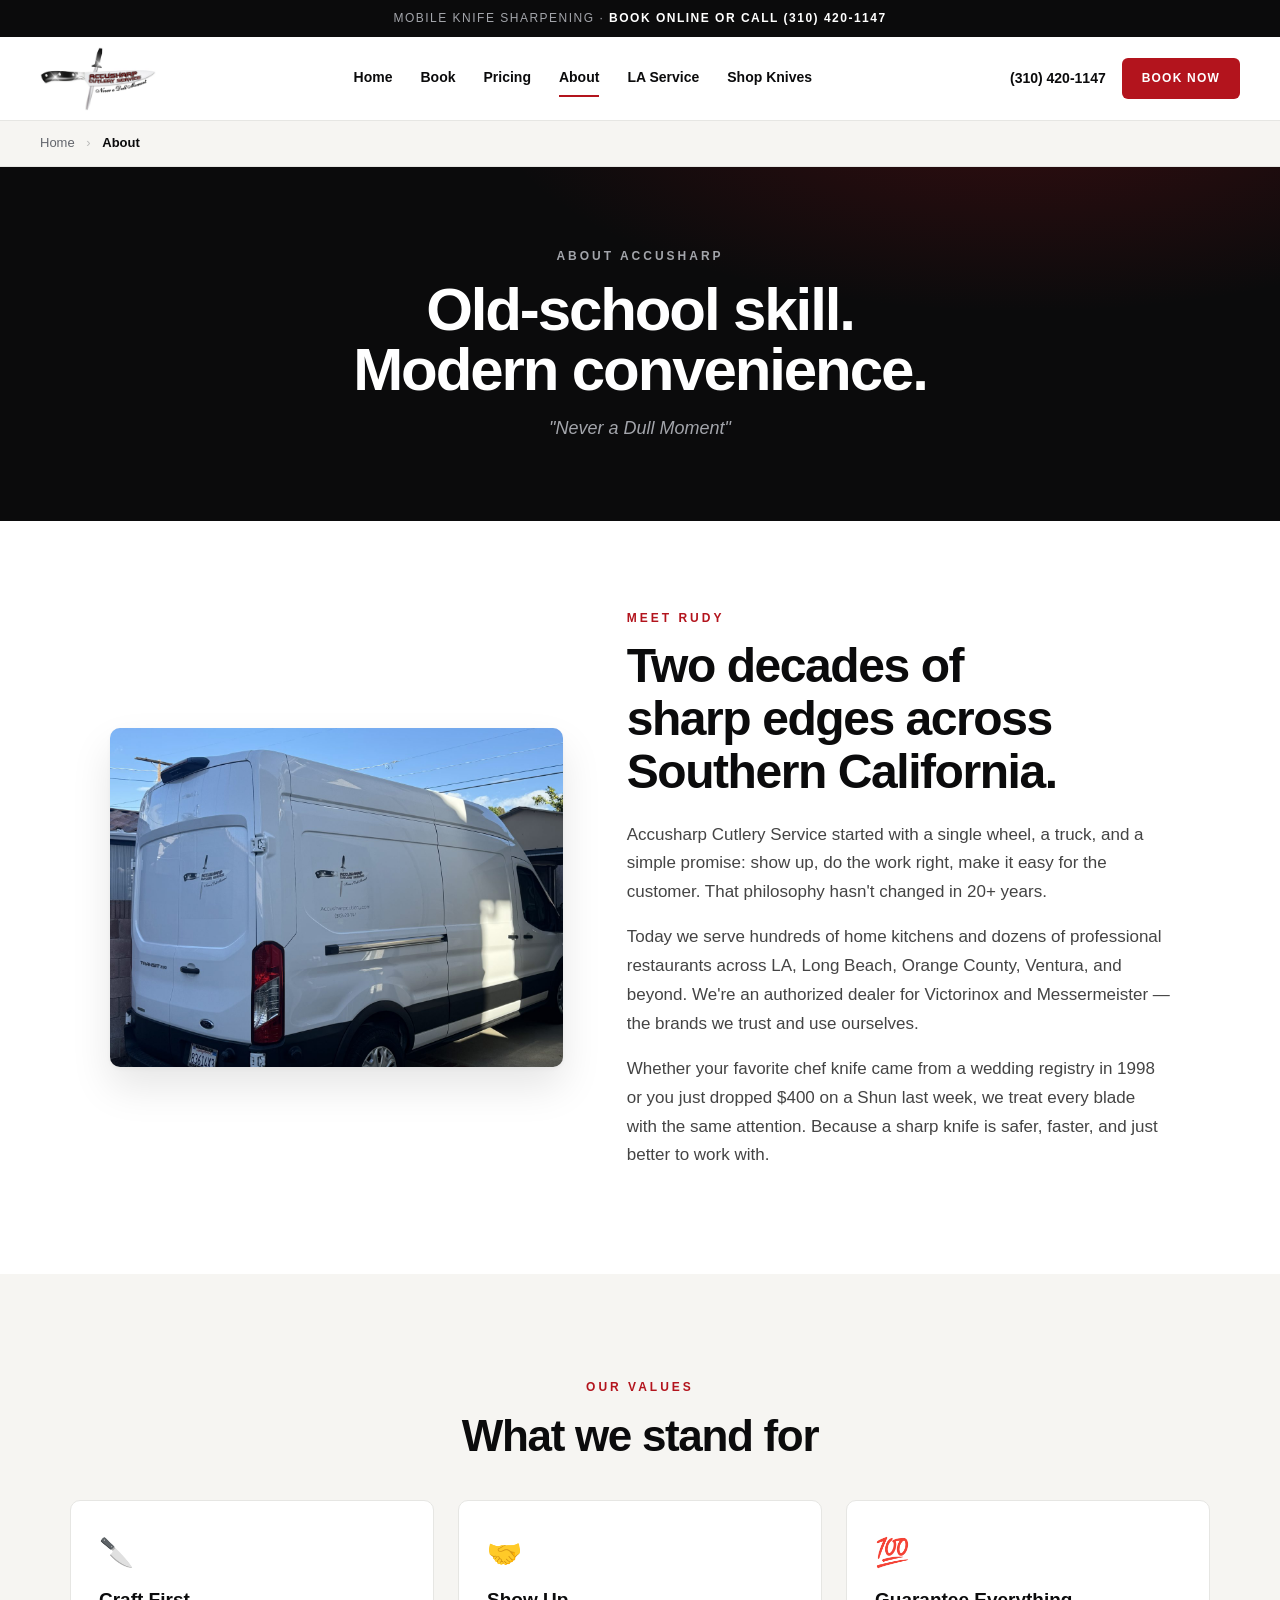
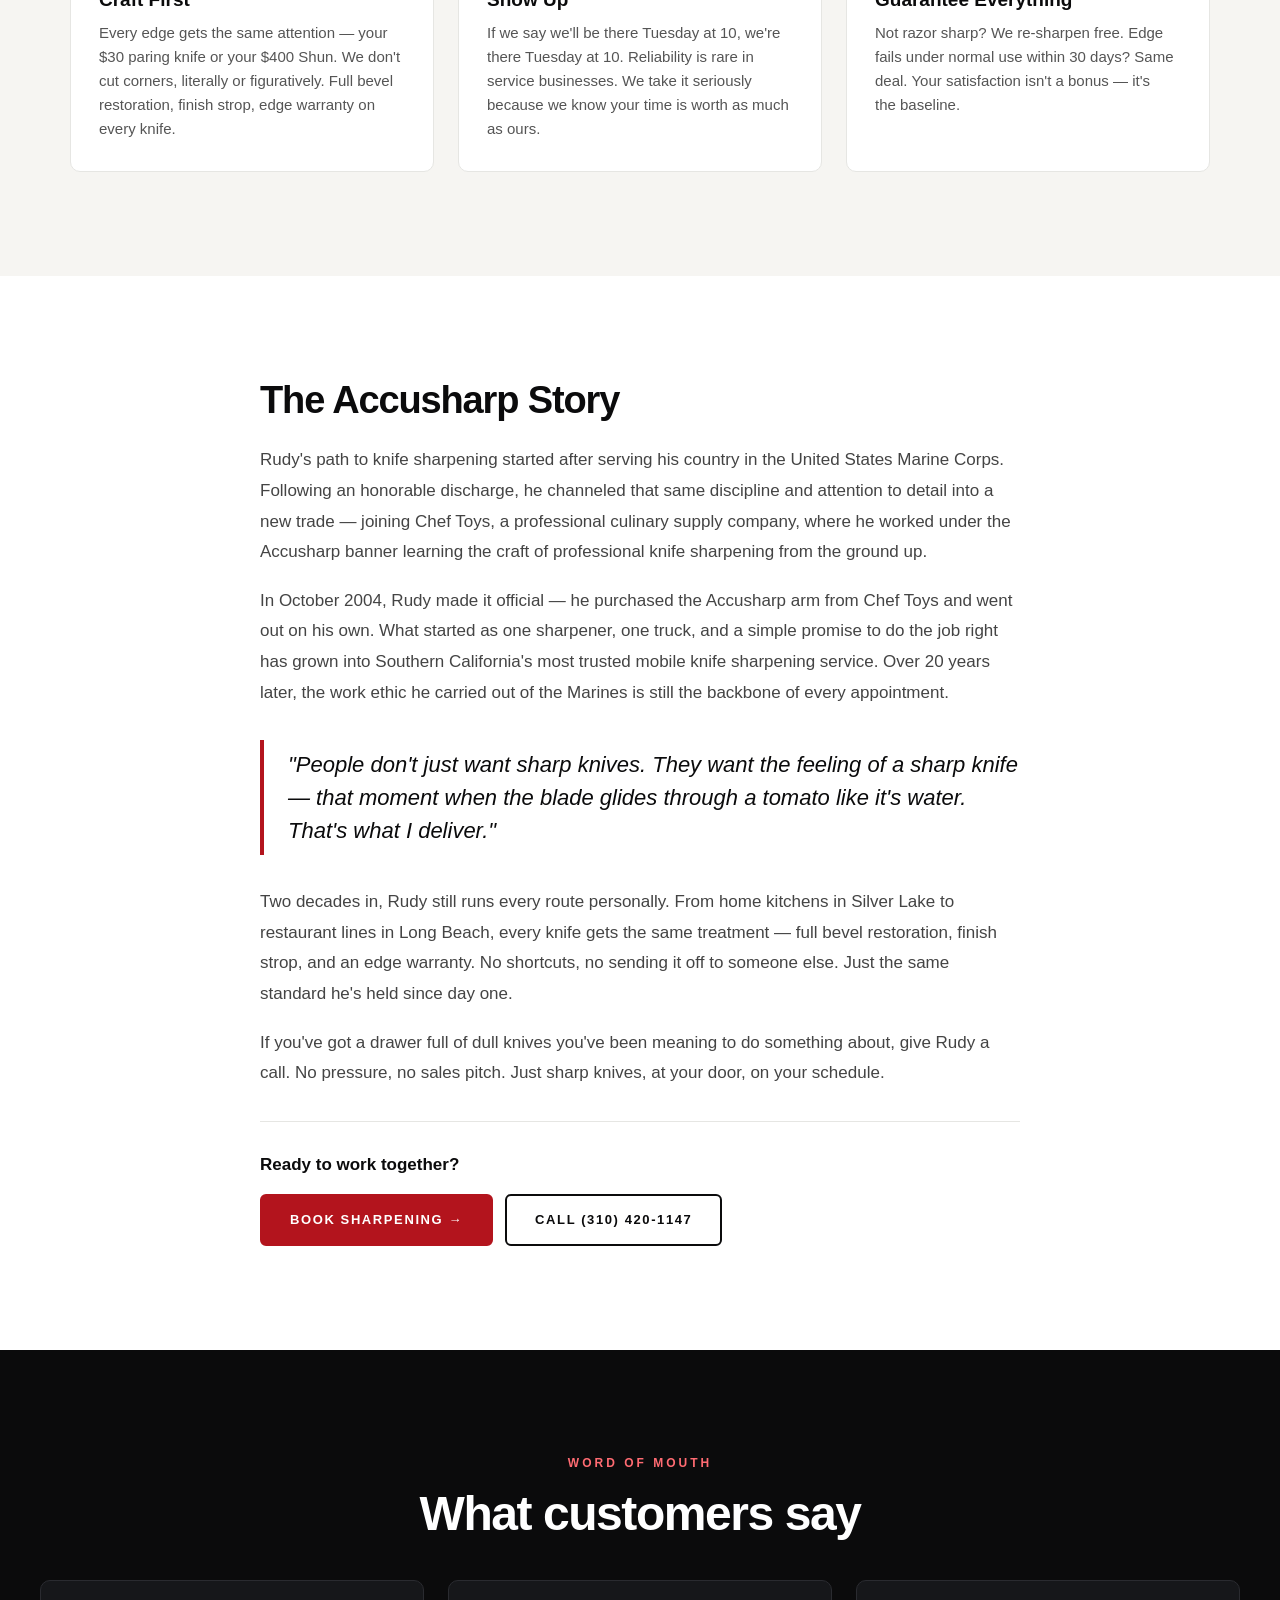
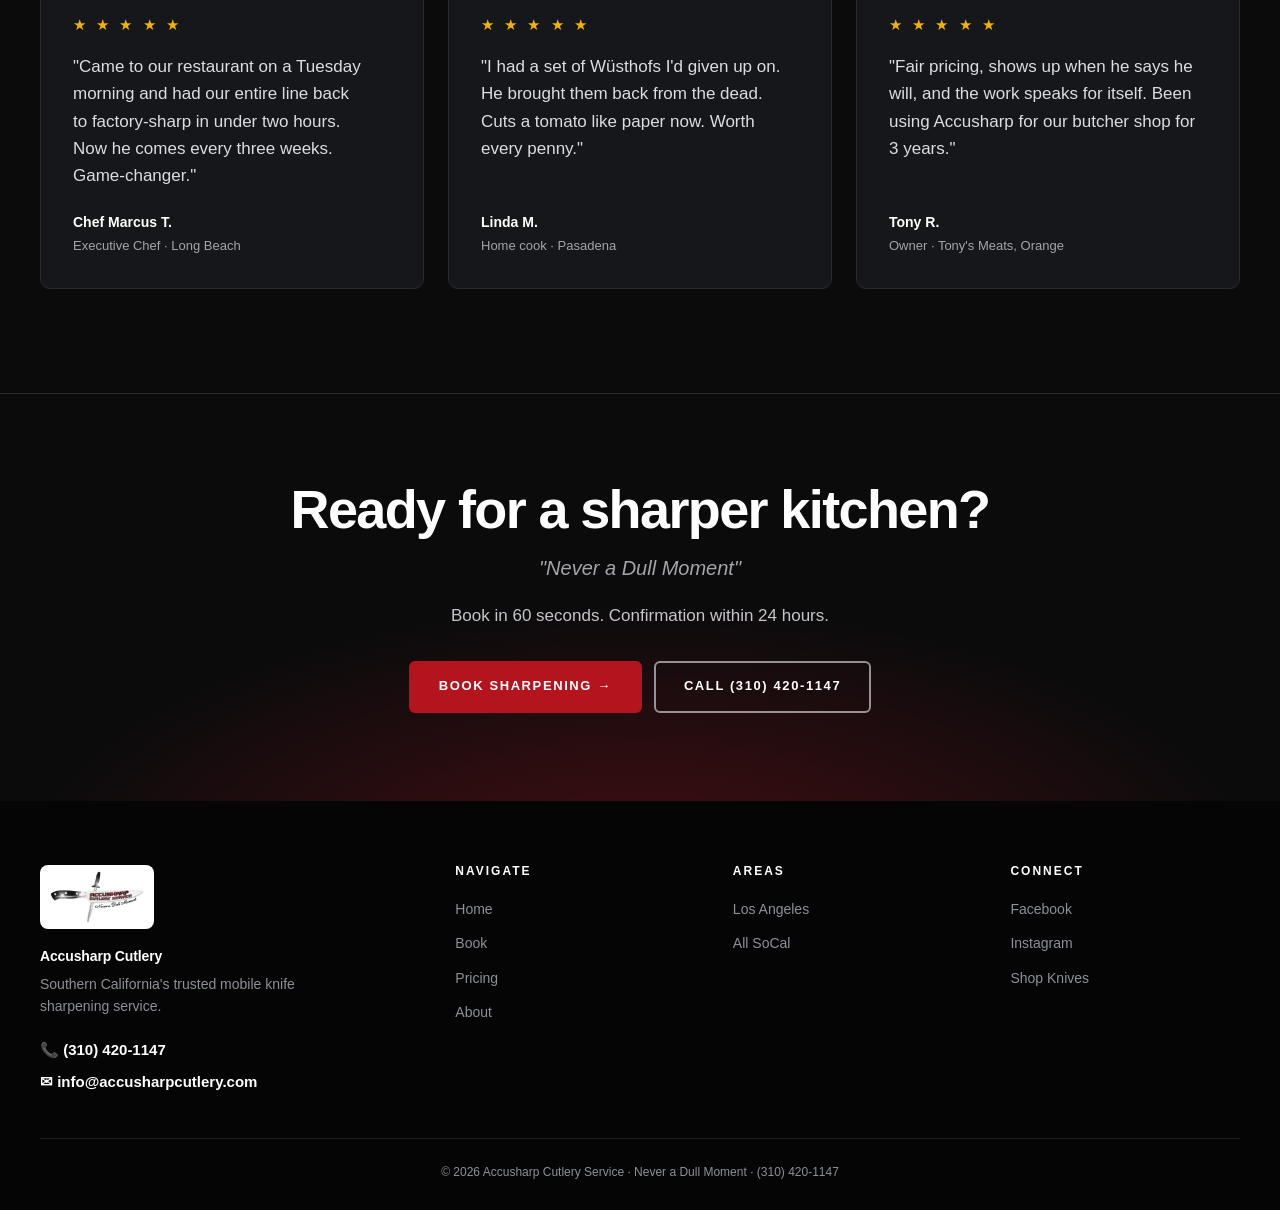
==== commit 8d906830: "Redesign site and make it mobile friendly - Replace styles.css (12,400 lines, same stylesheet pasted" ====
--- a/Accusharp-website/about.html
+++ b/Accusharp-website/about.html
@@ -9,22 +9,23 @@
   <meta name="description" content="Meet Rudy and the story behind Accusharp Cutlery. 20+ years of mobile knife sharpening across Southern California. Authorized Victorinox & Messermeister dealer.">
 
   <!-- FAVICON -->
-  <link rel="icon" type="image/jpeg" href="images/logo.jpg">
+  <link rel="icon" type="image/jpeg" href="images/logo-sm.jpg">
+  <meta name="theme-color" content="#0b0b0c">
 
   <!-- STYLESHEET -->
   <link rel="stylesheet" href="styles.css">
 </head>
-<body>
+<body class="has-cta-bar">
 
   <!-- ANNOUNCEMENT BAR -->
   <div class="announce">
-    MOBILE KNIFE SHARPENING · <strong>BOOK ONLINE OR CALL (310) 420-1147</strong>
+    <span class="announce-long">MOBILE KNIFE SHARPENING · </span><strong>Book online or call <a href="tel:3104201147">(310) 420-1147</a></strong>
   </div>
 
   <!-- HEADER -->
   <header class="header">
     <a href="index.html" aria-label="Home">
-      <img src="images/logo.jpg" alt="Accusharp Cutlery" class="logo">
+      <img src="images/logo-sm.jpg" alt="Accusharp Cutlery" class="logo" width="600" height="332">
     </a>
     <nav class="nav" id="primaryNav">
       <a href="index.html">Home</a>
@@ -37,7 +38,7 @@
     <div class="header-cta">
       <a class="phone-top" href="tel:3104201147">(310) 420-1147</a>
       <a href="booking.html" class="btn-book">Book Now</a>
-      <button class="mobile-nav-toggle" aria-label="Toggle menu" aria-controls="primaryNav">☰</button>
+      <button class="mobile-nav-toggle" type="button" aria-label="Open menu" aria-controls="primaryNav" aria-expanded="false"><span class="sr-only">Menu</span></button>
     </div>
   </header>
 
@@ -59,9 +60,9 @@
   <div class="about-main">
     <div class="about-intro">
 
-       <div class="about-img-large">
-       <img src="images/rudy.jpg" alt="Rudy at Accusharp Cutlery">
-   </div>
+      <div class="about-img-large">
+        <img src="images/rudy.jpg" alt="The Accusharp Cutlery mobile sharpening van" width="1400" height="1050">
+      </div>
 
       <div>
         <div class="tag">Meet Rudy</div>
@@ -78,7 +79,7 @@
   <div class="about-values">
     <div class="section-label">
       <div class="section-tag">Our Values</div>
-      <h2 style="margin-bottom:0;">What we stand for</h2>
+      <h2>What we stand for</h2>
     </div>
     <div class="values-grid">
 
@@ -118,10 +119,12 @@
 
       <p>If you've got a drawer full of dull knives you've been meaning to do something about, give Rudy a call. No pressure, no sales pitch. Just sharp knives, at your door, on your schedule.</p>
 
-      <p style="margin-top: 30px;">Ready to work together?</p>
-      <div style="display: flex; gap: 12px; flex-wrap: wrap; margin-top: 16px;">
-        <a href="booking.html" class="btn-primary">Book Sharpening →</a>
-        <a href="tel:3104201147" class="btn-secondary dark">Call (310) 420-1147</a>
+      <div class="story-cta">
+        <p>Ready to work together?</p>
+        <div class="btn-row">
+          <a href="booking.html" class="btn-primary">Book Sharpening →</a>
+          <a href="tel:3104201147" class="btn-secondary dark">Call (310) 420-1147</a>
+        </div>
       </div>
     </div>
   </section>
@@ -170,7 +173,7 @@
   <footer class="footer">
     <div class="footer-inner">
       <div>
-        <img src="images/logo.jpg" alt="Accusharp Cutlery" class="footer-logo">
+        <img src="images/logo-sm.jpg" alt="Accusharp Cutlery" class="footer-logo" width="600" height="332" loading="lazy">
         <p class="footer-brand-name">Accusharp Cutlery</p>
         <p>Southern California's trusted mobile knife sharpening service.</p>
         <div class="footer-contact">
@@ -202,6 +205,13 @@
     </div>
   </footer>
 
+  <!-- MOBILE ACTION BAR (phones only) -->
+  <nav class="mobile-cta-bar" aria-label="Quick contact">
+    <a href="tel:3104201147">📞 Call</a>
+    <a href="sms:3104201147">💬 Text</a>
+    <a href="booking.html" class="primary">Book Now</a>
+  </nav>
+
   <script src="script.js"></script>
 </body>
 </html>
--- a/Accusharp-website/styles.css
+++ b/Accusharp-website/styles.css
@@ -1,277 +1,343 @@
 /* ==========================================================
    ACCUSHARP CUTLERY — SHARED STYLESHEET
-   Used by: index.html, booking.html, pricing.html, about.html, los-angeles.html
+   Used by: index.html, booking.html, pricing.html, about.html,
+            los-angeles.html, thank-you.html
+
+   Edit the colors / sizes in :root below to restyle the whole site.
    ========================================================== */
 
+:root {
+  --ink: #0b0b0c;          /* near-black: headings, dark bands */
+  --ink-2: #16171a;        /* raised surface on dark bands */
+  --ink-3: #2a2b30;        /* borders on dark bands */
+  --text: #2b2d31;         /* body copy on white */
+  --muted: #62656c;        /* secondary copy */
+  --line: #e6e6e3;         /* hairlines on white */
+  --paper: #ffffff;
+  --paper-2: #f6f5f2;      /* warm off-white section bg */
+  --accent: #b3141d;       /* red pulled from the logo lettering */
+  --accent-dark: #8e0f16;
+  --on-dark: #f3f3f1;
+  --on-dark-muted: #a3a5ab;
+
+  --radius: 10px;
+  --radius-sm: 6px;
+  --shadow: 0 1px 2px rgba(0,0,0,.04), 0 8px 24px rgba(0,0,0,.06);
+  --shadow-lg: 0 2px 4px rgba(0,0,0,.04), 0 20px 40px rgba(0,0,0,.10);
+
+  --gutter: clamp(16px, 4vw, 40px);
+  --section-y: clamp(56px, 9vw, 104px);
+  --maxw: 1200px;
+  --header-h: 84px;
+
+  --font: -apple-system, BlinkMacSystemFont, "Segoe UI", "Helvetica Neue", Arial, sans-serif;
+}
+
 /* -- RESET & BASE -- */
-* { box-sizing: border-box; margin: 0; padding: 0; }
-html { scroll-behavior: smooth; }
+*, *::before, *::after { box-sizing: border-box; margin: 0; padding: 0; }
+html {
+  scroll-behavior: smooth;
+  scroll-padding-top: calc(var(--header-h) + 12px);
+  -webkit-text-size-adjust: 100%;
+}
 body {
-  font-family: -apple-system, BlinkMacSystemFont, 'Helvetica Neue', Arial, sans-serif;
-  color: #0a0a0a;
+  font-family: var(--font);
+  color: var(--text);
   line-height: 1.6;
-  background: #fff;
+  background: var(--paper);
   -webkit-font-smoothing: antialiased;
-}
+  overflow-x: hidden;
+}
+h1, h2, h3, h4, h5 { color: var(--ink); line-height: 1.1; text-wrap: balance; }
+p { text-wrap: pretty; }
 img { max-width: 100%; height: auto; display: block; }
 a { color: inherit; }
-button { font-family: inherit; cursor: pointer; border: none; background: none; }
+button { font-family: inherit; cursor: pointer; border: none; background: none; color: inherit; }
+:focus-visible { outline: 3px solid var(--accent); outline-offset: 3px; }
+.sr-only {
+  position: absolute; width: 1px; height: 1px; padding: 0; margin: -1px;
+  overflow: hidden; clip: rect(0,0,0,0); white-space: nowrap; border: 0;
+}
 
 /* -- ANNOUNCEMENT BAR -- */
 .announce {
-  background: #0a0a0a;
-  color: #fff;
+  background: var(--ink);
+  color: var(--on-dark-muted);
   text-align: center;
-  padding: 10px 16px;
-  font-size: 13px;
+  padding: 9px var(--gutter);
+  font-size: 12px;
   letter-spacing: 1.5px;
   font-weight: 500;
-}
-.announce strong { color: #fff; }
+  text-transform: uppercase;
+}
+.announce strong { color: #fff; font-weight: 700; }
+.announce a { text-decoration: none; }
 
 /* -- HEADER -- */
 .header {
   background: #fff;
-  border-bottom: 1px solid #eaeaea;
-  padding: 16px 40px;
+  border-bottom: 1px solid var(--line);
+  padding: 0 var(--gutter);
+  height: var(--header-h);
   display: flex;
   justify-content: space-between;
   align-items: center;
+  gap: 20px;
   position: sticky;
   top: 0;
   z-index: 100;
 }
-.header .logo { height: 50px; width: auto; }
-.nav { display: flex; gap: 32px; }
+.header > a:first-child { display: block; flex-shrink: 0; }
+.header .logo { height: 64px; width: auto; }
+.nav { display: flex; gap: 28px; }
 .nav a {
-  color: #0a0a0a;
+  color: var(--ink);
   text-decoration: none;
-  font-weight: 500;
+  font-weight: 600;
   font-size: 14px;
-  letter-spacing: 0.3px;
-}
-.nav a:hover,
-.nav a.active {
-  text-decoration: underline;
-  text-underline-offset: 4px;
-  text-decoration-thickness: 2px;
-}
-.header-cta { display: flex; gap: 12px; align-items: center; }
+  padding: 6px 0;
+  border-bottom: 2px solid transparent;
+  transition: border-color .15s;
+}
+.nav a:hover { border-color: var(--line); }
+.nav a.active { border-color: var(--accent); }
+.header-cta { display: flex; gap: 16px; align-items: center; }
 .phone-top {
   font-weight: 700;
   font-size: 14px;
-  color: #0a0a0a;
+  color: var(--ink);
   text-decoration: none;
+  white-space: nowrap;
 }
 .btn-book {
-  background: #0a0a0a;
-  color: #fff;
-  padding: 12px 22px;
+  background: var(--accent);
+  color: #fff;
+  padding: 11px 20px;
   text-decoration: none;
-  font-size: 13px;
-  font-weight: 700;
-  letter-spacing: 1px;
+  font-size: 12px;
+  font-weight: 800;
+  letter-spacing: 1.2px;
   text-transform: uppercase;
-  border-radius: 2px;
-}
-.btn-book:hover { background: #333; }
-
-/* Mobile nav toggle (hidden on desktop) */
+  border-radius: var(--radius-sm);
+  white-space: nowrap;
+  transition: background .15s;
+}
+.btn-book:hover { background: var(--accent-dark); }
+
+/* Hamburger (hidden on desktop) */
 .mobile-nav-toggle {
   display: none;
-  background: none;
-  border: none;
-  font-size: 24px;
-  color: #0a0a0a;
-  padding: 4px;
-}
+  width: 44px;
+  height: 44px;
+  border-radius: var(--radius-sm);
+  align-items: center;
+  justify-content: center;
+  font-size: 0;
+  position: relative;
+}
+.mobile-nav-toggle::before,
+.mobile-nav-toggle::after {
+  content: '';
+  position: absolute;
+  left: 11px;
+  right: 11px;
+  height: 2px;
+  background: var(--ink);
+  border-radius: 2px;
+  transition: transform .2s, top .2s, box-shadow .2s;
+}
+.mobile-nav-toggle::before { top: 15px; box-shadow: 0 6px 0 var(--ink); }
+.mobile-nav-toggle::after { top: 27px; }
+.mobile-nav-toggle[aria-expanded="true"]::before { top: 21px; transform: rotate(45deg); box-shadow: none; }
+.mobile-nav-toggle[aria-expanded="true"]::after { top: 21px; transform: rotate(-45deg); }
 
 /* -- BREADCRUMB -- */
 .breadcrumb {
-  background: #fafafa;
-  border-bottom: 1px solid #eaeaea;
-  padding: 14px 40px;
+  background: var(--paper-2);
+  border-bottom: 1px solid var(--line);
+  padding: 12px var(--gutter);
   font-size: 13px;
-  color: #666;
-}
-.breadcrumb a { color: #666; text-decoration: none; }
-.breadcrumb a:hover { color: #0a0a0a; }
-.breadcrumb .sep { margin: 0 8px; color: #ccc; }
-.breadcrumb .current { color: #0a0a0a; font-weight: 600; }
+  color: var(--muted);
+}
+.breadcrumb a { color: var(--muted); text-decoration: none; }
+.breadcrumb a:hover { color: var(--ink); }
+.breadcrumb .sep { margin: 0 8px; color: #bbb; }
+.breadcrumb .current { color: var(--ink); font-weight: 600; }
 
 /* -- BUTTONS -- */
-.btn-primary {
-  background: #0a0a0a;
-  color: #fff;
-  padding: 17px 32px;
+.btn-primary,
+.btn-secondary {
+  display: inline-flex;
+  align-items: center;
+  justify-content: center;
+  gap: 8px;
+  min-height: 52px;
+  padding: 0 28px;
   text-decoration: none;
   font-weight: 800;
   font-size: 13px;
-  letter-spacing: 2px;
+  letter-spacing: 1.6px;
   text-transform: uppercase;
-  border-radius: 2px;
-  display: inline-block;
-}
-.btn-primary.light { background: #fff; color: #0a0a0a; }
-.btn-primary:hover { opacity: 0.85; }
-.btn-secondary {
-  background: transparent;
-  color: #fff;
-  padding: 17px 32px;
-  text-decoration: none;
-  font-weight: 700;
-  font-size: 13px;
-  letter-spacing: 2px;
-  text-transform: uppercase;
-  border: 2px solid #fff;
-  border-radius: 2px;
-  display: inline-block;
-}
-.btn-secondary.dark {
-  color: #0a0a0a;
-  border-color: #0a0a0a;
-}
-.btn-secondary:hover { opacity: 0.85; }
+  border-radius: var(--radius-sm);
+  transition: background .15s, color .15s, border-color .15s, transform .15s;
+  text-align: center;
+}
+.btn-primary { background: var(--accent); color: #fff; border: 2px solid var(--accent); }
+.btn-primary:hover { background: var(--accent-dark); border-color: var(--accent-dark); }
+/* .light variant is used on dark bands — keep it the accent so it pops */
+.btn-primary.light { background: var(--accent); color: #fff; }
+.btn-secondary { background: transparent; color: #fff; border: 2px solid rgba(255,255,255,.55); }
+.btn-secondary:hover { border-color: #fff; background: rgba(255,255,255,.06); }
+.btn-secondary.dark { color: var(--ink); border-color: var(--ink); }
+.btn-secondary.dark:hover { background: var(--ink); color: #fff; }
 
 /* -- HERO (homepage) -- */
 .hero {
-  background: #0a0a0a;
-  color: #fff;
-  padding: 100px 40px 120px;
+  background:
+    radial-gradient(1200px 500px at 85% -10%, rgba(179,20,29,.28), transparent 60%),
+    linear-gradient(180deg, #0b0b0c 0%, #141417 100%);
+  color: var(--on-dark);
+  padding: clamp(56px, 9vw, 110px) var(--gutter) clamp(64px, 10vw, 120px);
   position: relative;
   overflow: hidden;
 }
 .hero-grid {
-  max-width: 1300px;
+  max-width: var(--maxw);
   margin: 0 auto;
   display: grid;
   grid-template-columns: 1.15fr 1fr;
-  gap: 80px;
-  align-items: center;
-  position: relative;
-  z-index: 1;
-}
-.hero-eyebrow {
-  color: #aaa;
+  gap: clamp(40px, 6vw, 80px);
+  align-items: center;
+}
+.hero-eyebrow,
+.page-header .eyebrow,
+.city-hero .eyebrow {
+  color: var(--on-dark-muted);
   font-size: 12px;
   letter-spacing: 3px;
   text-transform: uppercase;
-  font-weight: 500;
+  font-weight: 600;
+  margin-bottom: 20px;
+}
+.hero-eyebrow::before {
+  content: '';
+  display: inline-block;
+  width: 8px;
+  height: 8px;
+  border-radius: 50%;
+  background: var(--accent);
+  margin-right: 10px;
+  vertical-align: middle;
+  box-shadow: 0 0 0 4px rgba(179,20,29,.25);
+}
+.hero h1 {
+  color: #fff;
+  font-size: clamp(40px, 6.4vw, 72px);
+  line-height: .98;
+  font-weight: 900;
+  letter-spacing: -0.035em;
   margin-bottom: 24px;
 }
-.hero h1 {
-  font-size: 68px;
-  line-height: 0.95;
-  font-weight: 900;
-  letter-spacing: -2px;
-  margin-bottom: 28px;
-}
-.hero h1 em {
-  font-style: normal;
-  display: inline-block;
-  position: relative;
-  padding-right: 4px;
-}
-.hero h1 em::after {
-  content: '';
-  position: absolute;
-  bottom: 6px;
-  left: 0;
-  right: 4px;
-  height: 3px;
+.hero h1 em { font-style: normal; color: var(--accent); }
+.hero p {
+  font-size: clamp(16px, 1.6vw, 18px);
+  color: #c4c6cb;
+  max-width: 520px;
+  margin-bottom: 32px;
+  line-height: 1.6;
+}
+.hero .tagline {
+  font-size: clamp(17px, 1.8vw, 20px);
+  color: var(--on-dark-muted);
+  font-style: italic;
+  margin-bottom: 16px;
+  font-weight: 400;
+}
+.hero-buttons { display: flex; gap: 12px; flex-wrap: wrap; }
+.hero-logo-display {
+  display: flex;
+  align-items: center;
+  justify-content: center;
+}
+.hero-logo-display img {
+  width: 100%;
+  max-width: 460px;
   background: #fff;
-}
-.hero p {
-  font-size: 18px;
-  color: #bbb;
-  max-width: 500px;
-  margin-bottom: 32px;
-  line-height: 1.5;
-}
-.hero .tagline {
-  font-size: 20px;
-  color: #aaa;
-  font-style: italic;
-  margin-bottom: 32px;
-  font-weight: 300;
-}
-.hero-buttons { display: flex; gap: 14px; flex-wrap: wrap; }
-.hero-logo-display {
-  display: flex;
-  align-items: center;
-  justify-content: center;
-}
-.hero-logo-display img { max-width: 420px; width: 100%; }
+  border-radius: 18px;
+  padding: 40px 32px;
+  box-shadow: 0 30px 80px rgba(0,0,0,.5);
+  transform: rotate(-2deg);
+}
 
 /* -- TRUST STRIP -- */
 .trust {
-  background: #f5f5f2;
-  padding: 28px 40px;
-  border-bottom: 1px solid #eaeaea;
+  background: var(--paper-2);
+  padding: 22px var(--gutter);
+  border-bottom: 1px solid var(--line);
 }
 .trust-inner {
-  max-width: 1300px;
+  max-width: var(--maxw);
   margin: 0 auto;
   display: flex;
   justify-content: space-around;
   flex-wrap: wrap;
-  gap: 20px;
+  gap: 14px 28px;
 }
 .trust-item {
   display: flex;
   align-items: center;
   gap: 10px;
   font-size: 14px;
-  color: #333;
-  font-weight: 500;
+  color: var(--ink);
+  font-weight: 600;
 }
 .trust-item svg {
-  width: 20px;
-  height: 20px;
+  width: 22px;
+  height: 22px;
   flex-shrink: 0;
+  padding: 4px;
+  border-radius: 50%;
+  background: var(--ink);
+  stroke: #fff;
 }
 
 /* -- SECTIONS (general) -- */
-.section { padding: 100px 40px; }
-.section-inner { max-width: 1300px; margin: 0 auto; }
+.section { padding: var(--section-y) var(--gutter); }
+.section-inner { max-width: var(--maxw); margin: 0 auto; }
+.section-inner.narrow { max-width: 860px; }
 .section-tag {
-  color: #0a0a0a;
+  color: var(--accent);
   font-size: 12px;
   letter-spacing: 3px;
   text-transform: uppercase;
-  font-weight: 700;
-  margin-bottom: 16px;
+  font-weight: 800;
+  margin-bottom: 14px;
   text-align: center;
 }
-.section-tag::before,
-.section-tag::after {
-  content: '';
-  display: inline-block;
-  width: 30px;
-  height: 2px;
-  background: #0a0a0a;
-  vertical-align: middle;
-}
-.section-tag::before { margin-right: 12px; }
-.section-tag::after { margin-left: 12px; }
+.section-tag.left { text-align: left; }
 .section h2 {
-  font-size: 48px;
+  font-size: clamp(30px, 4.4vw, 48px);
   font-weight: 900;
   text-align: center;
-  margin-bottom: 20px;
-  letter-spacing: -1.5px;
-  line-height: 1.05;
-}
+  margin-bottom: 18px;
+  letter-spacing: -0.03em;
+}
+.section h2.left { text-align: left; }
 .section-sub {
   text-align: center;
-  color: #666;
+  color: var(--muted);
   font-size: 17px;
-  max-width: 600px;
-  margin: 0 auto 60px;
-}
-
-/* -- SERVICES GRID (homepage) -- */
-.services-bg { background: #fafafa; }
+  max-width: 620px;
+  margin: 0 auto clamp(36px, 5vw, 56px);
+}
+.lead {
+  font-size: 17px;
+  color: #444;
+  margin-bottom: 14px;
+}
+
+/* -- SERVICES GRID -- */
+.services-bg { background: var(--paper-2); }
 .service-grid {
   display: grid;
   grid-template-columns: repeat(2, 1fr);
@@ -279,263 +345,235 @@
 }
 .service-card {
   background: #fff;
-  border: 1px solid #e5e5e5;
-  padding: 48px 40px;
-  transition: all 0.2s;
+  border: 1px solid var(--line);
+  border-radius: var(--radius);
+  padding: clamp(28px, 4vw, 44px);
+  display: flex;
+  flex-direction: column;
+  transition: transform .2s, box-shadow .2s, border-color .2s;
 }
 .service-card:hover {
-  border-color: #0a0a0a;
+  border-color: #cfcfcb;
   transform: translateY(-4px);
-  box-shadow: 0 20px 40px rgba(0,0,0,0.06);
+  box-shadow: var(--shadow-lg);
 }
 .service-icon {
-  width: 50px;
-  height: 50px;
-  margin-bottom: 24px;
+  width: 52px;
+  height: 52px;
+  margin-bottom: 22px;
   display: flex;
   align-items: center;
   justify-content: center;
-  background: #0a0a0a;
-  color: #fff;
-  border-radius: 50%;
-  font-size: 22px;
+  background: var(--paper-2);
+  border: 1px solid var(--line);
+  border-radius: 14px;
+  font-size: 24px;
 }
 .service-card h3 {
-  font-size: 28px;
+  font-size: clamp(24px, 2.6vw, 28px);
   font-weight: 900;
   margin-bottom: 8px;
-  letter-spacing: -0.5px;
+  letter-spacing: -0.02em;
 }
 .service-card .price {
-  color: #666;
+  color: var(--muted);
   font-weight: 600;
   font-size: 15px;
   margin-bottom: 20px;
   padding-bottom: 20px;
-  border-bottom: 1px solid #eaeaea;
+  border-bottom: 1px solid var(--line);
 }
 .service-card .price strong {
-  color: #0a0a0a;
+  color: var(--ink);
   font-size: 24px;
   font-weight: 900;
 }
-.service-card p {
-  color: #555;
-  margin-bottom: 24px;
+.service-card p { color: #555; margin-bottom: 20px; font-size: 15px; }
+.service-card ul { list-style: none; margin-bottom: 28px; }
+.service-card li {
+  padding: 7px 0;
+  color: var(--text);
   font-size: 15px;
-}
-.service-card ul {
-  list-style: none;
-  margin-bottom: 32px;
-}
-.service-card li {
-  padding: 8px 0;
-  color: #333;
-  font-size: 14px;
   display: flex;
   gap: 10px;
   align-items: flex-start;
 }
 .service-card li::before {
-  content: '→';
-  color: #0a0a0a;
-  font-weight: 700;
+  content: '';
+  width: 18px;
+  height: 18px;
+  margin-top: 3px;
   flex-shrink: 0;
+  border-radius: 50%;
+  background: var(--accent) url("data:image/svg+xml,%3Csvg xmlns='http://www.w3.org/2000/svg' viewBox='0 0 24 24' fill='none' stroke='white' stroke-width='3.5' stroke-linecap='round' stroke-linejoin='round'%3E%3Cpath d='M6 12.5l4 4 8-9'/%3E%3C/svg%3E") center/12px no-repeat;
 }
 .service-card .cta {
-  display: inline-block;
-  background: #0a0a0a;
-  color: #fff;
-  padding: 14px 28px;
+  margin-top: auto;
+  align-self: flex-start;
+  display: inline-flex;
+  align-items: center;
+  min-height: 48px;
+  background: var(--ink);
+  color: #fff;
+  padding: 0 24px;
   text-decoration: none;
-  font-weight: 700;
-  font-size: 13px;
+  font-weight: 800;
+  font-size: 12px;
   letter-spacing: 1.5px;
   text-transform: uppercase;
-}
-
-/* -- STEPS (homepage) -- */
+  border-radius: var(--radius-sm);
+  transition: background .15s;
+}
+.service-card .cta:hover { background: var(--accent); }
+
+/* -- STEPS -- */
 .steps {
   display: grid;
   grid-template-columns: repeat(3, 1fr);
-  gap: 50px;
+  gap: clamp(24px, 4vw, 48px);
   margin-top: 40px;
-}
-.step { text-align: center; }
+  counter-reset: step;
+}
+.step {
+  text-align: center;
+  position: relative;
+}
 .step-num {
-  display: inline-block;
-  width: 70px;
-  height: 70px;
+  display: inline-flex;
+  align-items: center;
+  justify-content: center;
+  width: 64px;
+  height: 64px;
   border-radius: 50%;
-  background: #0a0a0a;
-  color: #fff;
-  font-size: 28px;
+  background: var(--ink);
+  color: #fff;
+  font-size: 26px;
   font-weight: 900;
-  line-height: 70px;
-  margin-bottom: 24px;
-}
-.step h4 {
-  font-size: 22px;
-  margin-bottom: 12px;
-  font-weight: 800;
-}
-.step p {
-  color: #666;
-  font-size: 15px;
-  max-width: 280px;
-  margin: 0 auto;
-}
+  margin-bottom: 20px;
+  box-shadow: 0 0 0 6px var(--paper), 0 0 0 7px var(--line);
+}
+.step h4 { font-size: 21px; margin-bottom: 10px; font-weight: 800; }
+.step p { color: var(--muted); font-size: 15px; max-width: 300px; margin: 0 auto; }
 
 /* -- DEALERS BAND -- */
 .dealers {
-  background: #0a0a0a;
-  color: #fff;
-  padding: 80px 40px;
-}
-.dealers-inner {
-  max-width: 1000px;
-  margin: 0 auto;
-  text-align: center;
-}
-.dealers .section-tag { color: #fff; }
-.dealers .section-tag::before,
-.dealers .section-tag::after { background: #fff; }
+  background: var(--ink);
+  color: #fff;
+  padding: clamp(56px, 7vw, 80px) var(--gutter);
+  border-top: 1px solid var(--ink-3);
+}
+.dealers-inner { max-width: 1000px; margin: 0 auto; text-align: center; }
 .dealers h2 {
   color: #fff;
-  margin-bottom: 40px;
-  font-size: 36px;
+  margin-bottom: 36px;
+  font-size: clamp(26px, 3.4vw, 36px);
+  font-weight: 900;
+  letter-spacing: -0.02em;
 }
 .dealer-logos {
-  display: flex;
+  display: grid;
+  grid-template-columns: repeat(2, minmax(0, 320px));
   justify-content: center;
-  align-items: center;
-  gap: 80px;
-  flex-wrap: wrap;
+  gap: 20px;
 }
 .dealer-logo {
-  font-size: 32px;
+  font-size: clamp(22px, 3vw, 30px);
   font-weight: 900;
-  letter-spacing: -1px;
-  color: #fff;
-  opacity: 0.7;
+  letter-spacing: -0.01em;
+  color: #fff;
   font-style: italic;
+  padding: 26px 20px;
+  border: 1px solid var(--ink-3);
+  border-radius: var(--radius);
+  background: var(--ink-2);
 }
 .dealer-logo small {
   display: block;
   font-size: 10px;
   letter-spacing: 3px;
   font-style: normal;
-  font-weight: 500;
-  margin-top: 4px;
-  color: #888;
-}
+  font-weight: 600;
+  margin-top: 6px;
+  color: var(--on-dark-muted);
+}
+
+/* -- DARK-BAND TAG/HEADING OVERRIDES -- */
+.dealers .section-tag,
+.testimonials .section-tag,
+.commercial-tag { color: #ff6b72; }
+.testimonials { background: var(--ink); color: #fff; }
+.testimonials h2 { color: #fff; }
 
 /* -- TESTIMONIALS -- */
-.testimonials { background: #0a0a0a; color: #fff; }
-.testimonials h2,
-.testimonials .section-tag { color: #fff; }
-.testimonials .section-tag::before,
-.testimonials .section-tag::after { background: #fff; }
 .t-grid {
   display: grid;
   grid-template-columns: repeat(3, 1fr);
-  gap: 30px;
+  gap: 24px;
   margin-top: 40px;
 }
 .t-card {
-  background: #1a1a1a;
-  padding: 36px;
-  border: 1px solid #2a2a2a;
-}
-.t-stars {
-  color: #fff;
-  margin-bottom: 20px;
-  font-size: 14px;
-  letter-spacing: 3px;
-}
-.t-quote {
-  font-size: 17px;
-  line-height: 1.6;
-  margin-bottom: 24px;
-  color: #ddd;
-}
-.t-author {
-  font-weight: 700;
-  font-size: 14px;
-}
-.t-author small {
-  display: block;
-  color: #888;
-  font-weight: 400;
-  margin-top: 2px;
-  font-size: 13px;
-}
+  background: var(--ink-2);
+  padding: 32px;
+  border: 1px solid var(--ink-3);
+  border-radius: var(--radius);
+  display: flex;
+  flex-direction: column;
+}
+.t-stars { color: #f5b301; margin-bottom: 16px; font-size: 15px; letter-spacing: 3px; }
+.t-quote { font-size: 17px; line-height: 1.6; margin-bottom: 22px; color: #dcdde0; flex: 1; }
+.t-author { font-weight: 700; font-size: 14px; color: #fff; }
+.t-author small { display: block; color: var(--on-dark-muted); font-weight: 400; margin-top: 2px; font-size: 13px; }
 
 /* -- CTA BAND -- */
 .cta-band {
-  background: #0a0a0a;
-  color: #fff;
-  padding: 80px 40px;
+  background:
+    radial-gradient(900px 400px at 50% 120%, rgba(179,20,29,.35), transparent 70%),
+    var(--ink);
+  color: #fff;
+  padding: clamp(56px, 8vw, 88px) var(--gutter);
   text-align: center;
+  border-top: 1px solid var(--ink-3);
 }
 .cta-band h2 {
   color: #fff;
-  font-size: 52px;
-  margin-bottom: 20px;
+  font-size: clamp(32px, 5vw, 54px);
+  margin-bottom: 14px;
   font-weight: 900;
-  letter-spacing: -1.5px;
-  line-height: 1;
-}
-.cta-band .tagline-italic {
-  font-size: 22px;
-  color: #888;
-  font-style: italic;
-  margin-bottom: 30px;
-}
-.cta-band p {
-  color: #bbb;
-  font-size: 17px;
-  margin: 0 auto 36px;
-  max-width: 600px;
-}
-.cta-band-buttons {
-  display: flex;
-  gap: 14px;
-  justify-content: center;
-  flex-wrap: wrap;
-}
+  letter-spacing: -0.03em;
+  line-height: 1.02;
+}
+.cta-band .tagline-italic { font-size: 20px; color: var(--on-dark-muted); font-style: italic; margin-bottom: 18px; }
+.cta-band p { color: #c4c6cb; font-size: 17px; margin: 0 auto 32px; max-width: 600px; }
+.cta-band-buttons { display: flex; gap: 12px; justify-content: center; flex-wrap: wrap; }
 
 /* -- FOOTER -- */
 .footer {
-  background: #000;
-  color: #888;
-  padding: 60px 40px 30px;
+  background: #050506;
+  color: #8d9097;
+  padding: 64px var(--gutter) 28px;
 }
 .footer-inner {
-  max-width: 1300px;
-  margin: 0 auto;
-  display: grid;
-  grid-template-columns: 1.5fr 1fr 1fr 1fr;
-  gap: 60px;
-  margin-bottom: 40px;
+  max-width: var(--maxw);
+  margin: 0 auto 40px;
+  display: grid;
+  grid-template-columns: 1.6fr 1fr 1fr 1fr;
+  gap: 48px;
 }
 .footer-logo {
-  height: 70px;
+  height: 64px;
   width: auto;
   margin-bottom: 16px;
-  filter: brightness(0) invert(1);
-}
-.footer p {
-  font-size: 14px;
-  margin-bottom: 10px;
-  line-height: 1.6;
-}
+  background: #fff;
+  border-radius: 8px;
+  padding: 6px 10px;
+}
+.footer p { font-size: 14px; margin-bottom: 10px; line-height: 1.6; }
 .footer-brand-name {
   color: #fff;
-  font-weight: 700;
-  font-size: 20px;
-  letter-spacing: -0.5px;
-  margin-bottom: 8px !important;
+  font-weight: 800;
+  font-size: 19px;
+  letter-spacing: -0.01em;
+  margin-bottom: 6px !important;
 }
 .footer-contact { margin-top: 16px; }
 .footer-contact a {
@@ -543,101 +581,88 @@
   color: #fff;
   text-decoration: none;
   font-weight: 700;
-  font-size: 16px;
-  margin-bottom: 6px;
+  font-size: 15px;
+  padding: 4px 0;
 }
 .footer h5 {
   color: #fff;
-  font-size: 13px;
-  margin-bottom: 16px;
+  font-size: 12px;
+  margin-bottom: 14px;
   letter-spacing: 2px;
   text-transform: uppercase;
   font-weight: 800;
 }
 .footer a.link {
-  color: #888;
+  color: #8d9097;
   text-decoration: none;
   display: block;
-  padding: 5px 0;
+  padding: 6px 0;
   font-size: 14px;
 }
-.footer a.link:hover { color: #fff; }
+.footer a.link:hover,
+.footer-contact a:hover { color: #fff; }
 .footer-bottom {
-  border-top: 1px solid #222;
+  max-width: var(--maxw);
+  margin: 0 auto;
+  border-top: 1px solid #1d1e22;
   padding-top: 24px;
   text-align: center;
   font-size: 12px;
 }
 
-/* -- PAGE HEADER (booking, pricing, about, LA) -- */
+/* -- PAGE HEADER (inner pages) -- */
 .page-header {
-  background: #0a0a0a;
-  color: #fff;
-  padding: 70px 40px 60px;
+  background:
+    radial-gradient(900px 360px at 80% -20%, rgba(179,20,29,.25), transparent 60%),
+    var(--ink);
+  color: #fff;
+  padding: clamp(48px, 7vw, 80px) var(--gutter) clamp(44px, 6vw, 68px);
   text-align: center;
 }
-.page-header .eyebrow {
-  color: #aaa;
-  font-size: 12px;
-  letter-spacing: 3px;
-  text-transform: uppercase;
-  font-weight: 500;
-  margin-bottom: 14px;
-}
+.page-header .eyebrow { margin-bottom: 14px; }
 .page-header h1 {
-  font-size: 58px;
+  color: #fff;
+  font-size: clamp(36px, 5.6vw, 60px);
   font-weight: 900;
-  letter-spacing: -2px;
+  letter-spacing: -0.035em;
   margin-bottom: 14px;
   line-height: 1;
 }
-.page-header .tagline {
-  font-style: italic;
-  color: #888;
-  font-size: 18px;
-  margin-bottom: 10px;
-}
-.page-header p {
-  color: #bbb;
-  font-size: 17px;
-  max-width: 600px;
-  margin: 0 auto;
-}
-
-/* -- CONTACT BAR (booking page) -- */
+.page-header .tagline { font-style: italic; color: var(--on-dark-muted); font-size: 18px; margin-bottom: 10px; }
+.page-header p { color: #c4c6cb; font-size: 17px; max-width: 600px; margin: 0 auto; }
+
+/* -- CONTACT BAR (booking) -- */
 .contact-bar {
   background: #fff;
-  padding: 24px 40px;
-  border-bottom: 1px solid #eaeaea;
+  padding: 24px var(--gutter);
+  border-bottom: 1px solid var(--line);
 }
 .contact-bar-inner {
   max-width: 1100px;
   margin: 0 auto;
   display: grid;
   grid-template-columns: repeat(4, 1fr);
-  gap: 20px;
+  gap: 14px;
 }
 .contact-option {
   display: flex;
   align-items: center;
   gap: 12px;
   padding: 14px;
-  border: 1px solid #eaeaea;
-  border-radius: 8px;
+  border: 1px solid var(--line);
+  border-radius: var(--radius);
   text-decoration: none;
-  color: #0a0a0a;
-  transition: all 0.2s;
-}
-.contact-option:hover {
-  border-color: #0a0a0a;
-  transform: translateY(-2px);
-}
+  color: var(--ink);
+  transition: border-color .15s, transform .15s, box-shadow .15s;
+  min-width: 0;
+}
+.contact-option:hover { border-color: var(--ink); transform: translateY(-2px); box-shadow: var(--shadow); }
 .contact-icon {
   width: 44px;
   height: 44px;
-  background: #0a0a0a;
-  color: #fff;
-  border-radius: 50%;
+  background: var(--paper-2);
+  border: 1px solid var(--line);
+  border-radius: 12px;
   display: flex;
   align-items: center;
   justify-content: center;
@@ -646,43 +671,33 @@
 }
 .contact-option .label {
   font-size: 11px;
-  color: #888;
+  color: var(--muted);
   letter-spacing: 1px;
   text-transform: uppercase;
-  font-weight: 600;
-}
-.contact-option .value {
-  font-size: 15px;
   font-weight: 700;
-  margin-top: 2px;
-}
+  margin: 0;
+}
+.contact-option .value { font-size: 15px; font-weight: 700; margin-top: 2px; }
 
 /* -- BOOKING FORM -- */
 .main-booking {
-  max-width: 1100px;
-  margin: 50px auto;
-  padding: 0 40px;
+  max-width: 1140px;
+  margin: 48px auto;
+  padding: 0 var(--gutter);
   display: grid;
   grid-template-columns: 1.4fr 1fr;
-  gap: 40px;
+  gap: 32px;
   align-items: start;
 }
 .form-box {
   background: #fff;
-  border: 1px solid #eaeaea;
-  padding: 40px;
-}
-.form-box h2 {
-  font-size: 28px;
-  font-weight: 900;
-  margin-bottom: 8px;
-  letter-spacing: -0.5px;
-}
-.form-box .form-sub {
-  color: #666;
-  margin-bottom: 32px;
-  font-size: 15px;
-}
+  border: 1px solid var(--line);
+  border-radius: var(--radius);
+  padding: clamp(22px, 4vw, 40px);
+  box-shadow: var(--shadow);
+}
+.form-box h2 { font-size: clamp(24px, 3vw, 30px); font-weight: 900; margin-bottom: 6px; letter-spacing: -0.02em; }
+.form-box .form-sub { color: var(--muted); margin-bottom: 28px; font-size: 15px; }
 .field-group { margin-bottom: 20px; }
 .field-row {
   display: grid;
@@ -696,10 +711,10 @@
   font-weight: 700;
   letter-spacing: 1px;
   text-transform: uppercase;
-  color: #0a0a0a;
+  color: var(--ink);
   margin-bottom: 6px;
 }
-label .req { color: #c00; }
+label .req { color: var(--accent); }
 input[type="text"],
 input[type="email"],
 input[type="tel"],
@@ -707,24 +722,31 @@
 textarea,
 select {
   width: 100%;
+  min-height: 50px;
   padding: 12px 14px;
-  border: 1.5px solid #d5d5d5;
-  border-radius: 4px;
-  font-size: 15px;
+  border: 1.5px solid #d3d3cf;
+  border-radius: var(--radius-sm);
+  /* 16px minimum stops iOS Safari from zooming in when a field is tapped */
+  font-size: 16px;
   font-family: inherit;
+  color: var(--ink);
   background: #fff;
-  transition: border-color 0.15s;
+  transition: border-color .15s, box-shadow .15s;
+  -webkit-appearance: none;
+  appearance: none;
+}
+select {
+  background: #fff url("data:image/svg+xml,%3Csvg xmlns='http://www.w3.org/2000/svg' viewBox='0 0 24 24' fill='none' stroke='%230b0b0c' stroke-width='2.5'%3E%3Cpath d='M6 9l6 6 6-6'/%3E%3C/svg%3E") right 14px center/16px no-repeat;
+  padding-right: 40px;
 }
 input:focus,
 textarea:focus,
 select:focus {
   outline: none;
-  border-color: #0a0a0a;
-}
-textarea {
-  resize: vertical;
-  min-height: 90px;
-}
+  border-color: var(--ink);
+  box-shadow: 0 0 0 4px rgba(11,11,12,.08);
+}
+textarea { resize: vertical; min-height: 100px; }
 .tier-selector {
   display: grid;
   grid-template-columns: repeat(3, 1fr);
@@ -732,32 +754,26 @@
 }
 .tier-option {
   background: #fff;
-  border: 1.5px solid #d5d5d5;
-  padding: 16px 14px;
-  border-radius: 4px;
+  border: 1.5px solid #d3d3cf;
+  padding: 16px 10px;
+  border-radius: var(--radius-sm);
   cursor: pointer;
   text-align: center;
-  transition: all 0.15s;
+  transition: border-color .15s, background .15s, color .15s;
+  width: 100%;
 }
 .tier-option:hover { border-color: #888; }
-.tier-option.selected {
-  border-color: #0a0a0a;
-  background: #0a0a0a;
-  color: #fff;
-}
-.tier-option .tier-label {
-  font-size: 18px;
-  font-weight: 900;
-  letter-spacing: -0.5px;
-}
+.tier-option.selected { border-color: var(--ink); background: var(--ink); color: #fff; }
+.tier-option .tier-label { font-size: 20px; font-weight: 900; letter-spacing: -0.02em; }
 .tier-option .tier-sub {
   font-size: 11px;
-  color: #888;
+  color: var(--muted);
   letter-spacing: 1px;
   margin-top: 4px;
   text-transform: uppercase;
-}
-.tier-option.selected .tier-sub { color: #aaa; }
+  font-weight: 600;
+}
+.tier-option.selected .tier-sub { color: #bbb; }
 .checkbox-grid {
   display: grid;
   grid-template-columns: repeat(2, 1fr);
@@ -767,48 +783,36 @@
   display: flex;
   align-items: center;
   gap: 10px;
+  min-height: 48px;
   padding: 10px 14px;
-  border: 1.5px solid #d5d5d5;
-  border-radius: 4px;
+  border: 1.5px solid #d3d3cf;
+  border-radius: var(--radius-sm);
   cursor: pointer;
   background: #fff;
+  margin: 0;
+  text-transform: none;
+  letter-spacing: 0;
 }
 .checkbox-option:hover { border-color: #888; }
-.checkbox-option.checked {
-  border-color: #0a0a0a;
-  background: #fafafa;
-}
-.checkbox-option input { accent-color: #0a0a0a; }
-.checkbox-option span {
-  font-size: 14px;
-  font-weight: 500;
-}
-.submit-row {
-  margin-top: 32px;
-  padding-top: 24px;
-  border-top: 1px solid #eaeaea;
-}
+.checkbox-option.checked { border-color: var(--ink); background: var(--paper-2); }
+.checkbox-option input { accent-color: var(--accent); width: 18px; height: 18px; flex-shrink: 0; }
+.checkbox-option span { font-size: 15px; font-weight: 500; }
+.submit-row { margin-top: 28px; padding-top: 24px; border-top: 1px solid var(--line); }
 .btn-submit {
-  background: #0a0a0a;
-  color: #fff;
-  border: none;
-  padding: 18px 36px;
+  background: var(--accent);
+  color: #fff;
+  min-height: 56px;
+  padding: 0 32px;
   font-size: 14px;
   font-weight: 800;
   letter-spacing: 2px;
   text-transform: uppercase;
-  cursor: pointer;
-  border-radius: 2px;
+  border-radius: var(--radius-sm);
   width: 100%;
-  font-family: inherit;
-}
-.btn-submit:hover { background: #333; }
-.form-note {
-  font-size: 13px;
-  color: #888;
-  margin-top: 14px;
-  text-align: center;
-}
+  transition: background .15s;
+}
+.btn-submit:hover { background: var(--accent-dark); }
+.form-note { font-size: 13px; color: var(--muted); margin-top: 14px; text-align: center; }
 
 /* -- SIDEBAR (booking) -- */
 .sidebar {
@@ -816,386 +820,197 @@
   flex-direction: column;
   gap: 16px;
   position: sticky;
-  top: 80px;
+  top: calc(var(--header-h) + 20px);
 }
 .estimator {
-  background: #0a0a0a;
-  color: #fff;
-  padding: 28px;
-  border-radius: 8px;
-}
-.estimator h3 {
-  font-size: 14px;
+  background: var(--ink);
+  color: #fff;
+  padding: 26px;
+  border-radius: var(--radius);
+}
+.estimator h3,
+.info-box h3,
+.pricing-sidebar h3 {
+  font-size: 13px;
   letter-spacing: 2px;
   text-transform: uppercase;
-  font-weight: 700;
-  margin-bottom: 16px;
-  color: #aaa;
-}
-.est-row {
-  display: flex;
-  justify-content: space-between;
-  padding: 8px 0;
-  font-size: 14px;
-  color: #ccc;
-}
+  font-weight: 800;
+  margin-bottom: 14px;
+}
+.estimator h3 { color: var(--on-dark-muted); }
+.est-row { display: flex; justify-content: space-between; gap: 12px; padding: 8px 0; font-size: 14px; color: #ccc; }
 .est-row strong { color: #fff; }
-.est-total {
-  border-top: 1px solid #333;
-  margin-top: 12px;
-  padding-top: 16px !important;
-}
-.est-total strong {
-  font-size: 32px;
-  font-weight: 900;
-  letter-spacing: -1px;
-}
+.est-total { border-top: 1px solid var(--ink-3); margin-top: 12px; padding-top: 16px !important; align-items: baseline; }
+.est-total strong { font-size: 34px; font-weight: 900; letter-spacing: -0.03em; }
 .est-note {
   font-size: 12px;
-  color: #888;
+  color: #8d9097;
   margin-top: 14px;
   padding-top: 14px;
-  border-top: 1px solid #333;
+  border-top: 1px solid var(--ink-3);
   line-height: 1.5;
 }
-.est-placeholder {
-  color: #666;
-  font-style: italic;
-  font-size: 14px;
-  padding: 16px 0;
-  text-align: center;
-}
+.est-placeholder { color: #8d9097; font-style: italic; font-size: 14px; padding: 12px 0; text-align: center; }
 .info-box,
 .pricing-sidebar {
   background: #fff;
-  border: 1px solid #eaeaea;
+  border: 1px solid var(--line);
   padding: 24px;
-  border-radius: 8px;
-}
-.pricing-sidebar {
-  background: #f5f5f2;
-}
-.info-box h3,
-.pricing-sidebar h3 {
-  font-size: 14px;
-  letter-spacing: 2px;
-  text-transform: uppercase;
-  font-weight: 700;
-  margin-bottom: 14px;
-}
+  border-radius: var(--radius);
+}
+.pricing-sidebar { background: var(--paper-2); }
 .info-box ul { list-style: none; }
-.info-box li {
-  padding: 6px 0;
-  font-size: 14px;
-  color: #444;
-  display: flex;
-  gap: 8px;
-}
-.info-box li::before {
-  content: '✓';
-  color: #0a0a0a;
-  font-weight: 900;
-  flex-shrink: 0;
-}
+.info-box li { padding: 6px 0; font-size: 14px; color: #444; display: flex; gap: 10px; }
+.info-box li::before { content: '✓'; color: var(--accent); font-weight: 900; flex-shrink: 0; }
 .price-row {
   display: flex;
   justify-content: space-between;
+  gap: 12px;
   padding: 10px 0;
   font-size: 14px;
-  border-bottom: 1px solid #eaeaea;
+  border-bottom: 1px solid var(--line);
 }
 .price-row:last-child { border-bottom: none; }
-.price-row .qty {
-  font-weight: 600;
-  color: #0a0a0a;
-}
-.price-row .rate { color: #666; }
-
-/* -- CONFIRMATION SCREEN -- */
-.confirmation {
-  display: none;
-  background: #fff;
-  border: 2px solid #0a0a0a;
-  padding: 50px 40px;
-  text-align: center;
-  margin: 40px auto;
-  max-width: 700px;
-}
-.confirmation.show { display: block; }
-.confirmation .check {
-  width: 70px;
-  height: 70px;
-  background: #0a0a0a;
-  color: #fff;
-  border-radius: 50%;
-  display: inline-flex;
-  align-items: center;
-  justify-content: center;
-  font-size: 32px;
-  margin-bottom: 20px;
-}
-.confirmation h2 {
-  font-size: 32px;
-  font-weight: 900;
-  margin-bottom: 14px;
-  letter-spacing: -0.5px;
-}
-.confirmation .summary {
-  background: #f5f5f2;
-  padding: 20px;
-  border-radius: 6px;
-  margin: 20px 0;
-  text-align: left;
-  font-size: 14px;
-  line-height: 1.8;
-}
-.confirmation .summary strong {
-  display: inline-block;
-  min-width: 130px;
-  color: #0a0a0a;
-}
+.price-row .qty { font-weight: 700; color: var(--ink); }
+.price-row .rate { color: var(--muted); }
 
 /* -- PRICING PAGE -- */
 .pricing-main {
-  max-width: 1200px;
+  max-width: var(--maxw);
   margin: 0 auto;
-  padding: 70px 40px;
-}
-.section-label {
-  text-align: center;
-  margin-bottom: 50px;
-}
+  padding: clamp(48px, 7vw, 80px) var(--gutter);
+}
+.section-label { text-align: center; margin-bottom: clamp(32px, 5vw, 50px); }
 .section-label h2 {
-  font-size: 42px;
+  font-size: clamp(28px, 4vw, 44px);
   font-weight: 900;
-  letter-spacing: -1px;
+  letter-spacing: -0.03em;
   margin-bottom: 12px;
-  line-height: 1.1;
-}
-.section-label p {
-  color: #666;
-  font-size: 17px;
-  max-width: 600px;
-  margin: 0 auto;
-}
+}
+.section-label p { color: var(--muted); font-size: 17px; max-width: 620px; margin: 0 auto; }
 .tier-grid {
   display: grid;
   grid-template-columns: repeat(3, 1fr);
   gap: 24px;
   margin-bottom: 50px;
+  align-items: stretch;
 }
 .tier-card {
   background: #fff;
-  border: 1px solid #eaeaea;
-  padding: 40px 32px;
-  border-radius: 6px;
+  border: 1px solid var(--line);
+  padding: 36px 30px;
+  border-radius: var(--radius);
   position: relative;
-  transition: all 0.2s;
-}
-.tier-card:hover {
-  border-color: #0a0a0a;
-  transform: translateY(-4px);
-  box-shadow: 0 20px 40px rgba(0,0,0,0.06);
-}
-.tier-card.featured {
-  background: #0a0a0a;
-  color: #fff;
-  border-color: #0a0a0a;
-}
+  transition: transform .2s, box-shadow .2s, border-color .2s;
+  display: flex;
+  flex-direction: column;
+}
+.tier-card:hover { border-color: #cfcfcb; transform: translateY(-4px); box-shadow: var(--shadow-lg); }
+.tier-card.featured { background: var(--ink); color: #fff; border-color: var(--ink); box-shadow: var(--shadow-lg); }
 .tier-card.featured .tier-head,
-.tier-card.featured .tier-price { color: #fff; }
-.tier-card.featured li { color: #ccc; }
-.tier-card.featured li::before { color: #fff; }
+.tier-card.featured .tier-price,
+.tier-card.featured .tier-range { color: #fff; }
+.tier-card.featured li { color: #cfd0d4; }
 .tier-card.featured .tier-note,
-.tier-card.featured .tier-sub {
-  color: #aaa;
-  border-color: #333;
-}
+.tier-card.featured .tier-sub { color: var(--on-dark-muted); border-color: var(--ink-3); }
 .tier-badge {
   position: absolute;
-  top: -10px;
+  top: -12px;
   right: 24px;
-  background: #fff;
-  color: #0a0a0a;
+  background: var(--accent);
+  color: #fff;
   font-size: 10px;
   font-weight: 900;
   letter-spacing: 2px;
-  padding: 6px 14px;
-  border-radius: 2px;
-  border: 1px solid #0a0a0a;
+  padding: 6px 12px;
+  border-radius: 999px;
 }
 .tier-head {
-  font-size: 13px;
+  font-size: 12px;
   letter-spacing: 2px;
   text-transform: uppercase;
-  color: #0a0a0a;
-  font-weight: 700;
+  color: var(--accent);
+  font-weight: 800;
   margin-bottom: 10px;
 }
-.tier-range {
-  font-size: 38px;
-  font-weight: 900;
-  letter-spacing: -1.5px;
-  line-height: 1;
-  margin-bottom: 14px;
-}
-.tier-price {
-  font-size: 17px;
-  font-weight: 700;
-  color: #0a0a0a;
-  margin-bottom: 6px;
-}
-.tier-price .big {
-  font-size: 42px;
-  letter-spacing: -1px;
-}
-.tier-sub {
-  font-size: 13px;
-  color: #666;
-  margin-bottom: 24px;
-  padding-bottom: 24px;
-  border-bottom: 1px solid #eaeaea;
-}
-.tier-card ul {
-  list-style: none;
-  margin-bottom: 24px;
-}
-.tier-card li {
-  padding: 6px 0;
-  font-size: 14px;
-  color: #333;
-  display: flex;
-  gap: 8px;
-  align-items: flex-start;
-}
-.tier-card li::before {
-  content: '→';
-  color: #0a0a0a;
-  font-weight: 900;
-  flex-shrink: 0;
-}
-.tier-note {
-  font-size: 12px;
-  color: #888;
-  padding-top: 16px;
-  border-top: 1px solid #eaeaea;
-  line-height: 1.5;
-}
+.tier-card.featured .tier-head { color: #ff6b72; }
+.tier-range { font-size: 34px; font-weight: 900; letter-spacing: -0.03em; line-height: 1; margin-bottom: 14px; color: var(--ink); }
+.tier-price { font-size: 17px; font-weight: 700; color: var(--ink); margin-bottom: 6px; }
+.tier-price .big { font-size: 46px; letter-spacing: -0.03em; font-weight: 900; }
+.tier-sub { font-size: 13px; color: var(--muted); margin-bottom: 22px; padding-bottom: 22px; border-bottom: 1px solid var(--line); }
+.tier-card ul { list-style: none; margin-bottom: 22px; flex: 1; }
+.tier-card li { padding: 6px 0; font-size: 14px; color: var(--text); display: flex; gap: 10px; align-items: flex-start; }
+.tier-card li::before { content: '✓'; color: var(--accent); font-weight: 900; flex-shrink: 0; }
+.tier-card.featured li::before { color: #ff6b72; }
+.tier-note { font-size: 12px; color: var(--muted); padding-top: 16px; border-top: 1px solid var(--line); line-height: 1.5; }
 
 /* -- CALCULATOR (pricing) -- */
 .calculator {
-  background: #f5f5f2;
-  padding: 40px;
-  border-radius: 8px;
-  margin-bottom: 70px;
+  background: var(--paper-2);
+  padding: clamp(24px, 4vw, 44px);
+  border-radius: var(--radius);
+  margin-bottom: clamp(48px, 7vw, 72px);
   display: grid;
   grid-template-columns: 1fr 1fr;
-  gap: 50px;
-  align-items: center;
-}
-.calc-left h3 {
-  font-size: 26px;
-  font-weight: 900;
-  margin-bottom: 10px;
-  letter-spacing: -0.5px;
-}
-.calc-left p {
-  font-size: 15px;
-  color: #555;
-}
-.calc-input-group { margin-bottom: 16px; }
-.calc-input-group label {
-  display: block;
-  font-size: 12px;
-  letter-spacing: 1px;
-  text-transform: uppercase;
-  font-weight: 700;
-  margin-bottom: 8px;
-}
+  gap: clamp(24px, 5vw, 50px);
+  align-items: center;
+  border: 1px solid var(--line);
+}
+.calc-left h3 { font-size: clamp(22px, 2.6vw, 28px); font-weight: 900; margin-bottom: 8px; letter-spacing: -0.02em; }
+.calc-left p { font-size: 15px; color: #555; margin-bottom: 24px; }
+.calc-input-group { margin-bottom: 8px; }
+.calc-input-group label { display: flex; align-items: baseline; justify-content: space-between; margin-bottom: 14px; }
 .calc-slider {
   width: 100%;
   height: 8px;
   -webkit-appearance: none;
   appearance: none;
-  background: #ddd;
+  background: #d9d8d3;
   border-radius: 4px;
   outline: none;
-  margin-bottom: 8px;
+  margin: 14px 0;
 }
 .calc-slider::-webkit-slider-thumb {
   -webkit-appearance: none;
   appearance: none;
-  width: 24px;
-  height: 24px;
-  background: #0a0a0a;
+  width: 30px;
+  height: 30px;
+  background: var(--accent);
+  border: 4px solid #fff;
+  box-shadow: 0 2px 8px rgba(0,0,0,.25);
   border-radius: 50%;
   cursor: pointer;
 }
 .calc-slider::-moz-range-thumb {
-  width: 24px;
-  height: 24px;
-  background: #0a0a0a;
+  width: 30px;
+  height: 30px;
+  background: var(--accent);
+  border: 4px solid #fff;
+  box-shadow: 0 2px 8px rgba(0,0,0,.25);
   border-radius: 50%;
   cursor: pointer;
-  border: none;
-}
-.slider-val {
-  font-size: 22px;
-  font-weight: 900;
-}
-.calc-right {
-  background: #0a0a0a;
-  color: #fff;
-  padding: 30px;
-  border-radius: 6px;
-}
-.calc-right h4 {
-  font-size: 12px;
-  letter-spacing: 2px;
-  text-transform: uppercase;
-  color: #aaa;
-  margin-bottom: 16px;
-}
-.calc-line {
-  display: flex;
-  justify-content: space-between;
-  font-size: 14px;
-  color: #ccc;
-  padding: 8px 0;
-}
+}
+.slider-val { font-size: 30px; font-weight: 900; letter-spacing: -0.02em; color: var(--ink); text-transform: none; }
+.calc-right { background: var(--ink); color: #fff; padding: 28px; border-radius: var(--radius); }
+.calc-right h4 { font-size: 12px; letter-spacing: 2px; text-transform: uppercase; color: var(--on-dark-muted); margin-bottom: 14px; }
+.calc-line { display: flex; justify-content: space-between; gap: 12px; font-size: 14px; color: #ccc; padding: 8px 0; }
 .calc-line strong { color: #fff; }
-.calc-total {
-  border-top: 1px solid #333;
-  margin-top: 12px;
-  padding-top: 16px !important;
-}
-.calc-total strong {
-  font-size: 34px;
-  font-weight: 900;
-  letter-spacing: -1px;
-}
-.calc-note {
-  font-size: 12px;
-  color: #888;
-  margin-top: 16px;
-  padding-top: 16px;
-  border-top: 1px solid #333;
-  line-height: 1.5;
-}
+.calc-total { border-top: 1px solid var(--ink-3); margin-top: 12px; padding-top: 16px !important; align-items: baseline; }
+.calc-total strong { font-size: 38px; font-weight: 900; letter-spacing: -0.03em; }
+.calc-note { font-size: 12px; color: #8d9097; margin-top: 14px; padding-top: 14px; border-top: 1px solid var(--ink-3); line-height: 1.5; }
 
 /* -- ADD-ONS (pricing) -- */
 .addon-grid {
   display: grid;
   grid-template-columns: repeat(2, 1fr);
   gap: 20px;
-  margin-top: 30px;
-  margin-bottom: 70px;
+  margin-bottom: clamp(48px, 7vw, 72px);
 }
 .addon-card {
   background: #fff;
-  border: 1px solid #eaeaea;
-  padding: 28px 32px;
-  border-radius: 6px;
+  border: 1px solid var(--line);
+  padding: 26px 28px;
+  border-radius: var(--radius);
   display: grid;
   grid-template-columns: 1fr auto;
   gap: 20px;
@@ -1204,391 +1019,173 @@
 .addon-card .addon-icon {
   width: 44px;
   height: 44px;
-  background: #0a0a0a;
-  color: #fff;
-  border-radius: 50%;
+  background: var(--paper-2);
+  border: 1px solid var(--line);
+  border-radius: 12px;
   display: flex;
   align-items: center;
   justify-content: center;
   font-size: 18px;
   margin-bottom: 12px;
 }
-.addon-card h3 {
-  font-size: 19px;
-  font-weight: 900;
-  margin-bottom: 6px;
-}
-.addon-card p {
-  font-size: 14px;
-  color: #666;
-  margin: 0;
-}
-.addon-price {
-  background: #f5f5f2;
-  padding: 14px 20px;
-  border-radius: 6px;
-  text-align: center;
-  min-width: 120px;
-}
-.addon-price .amount {
-  font-size: 24px;
-  font-weight: 900;
-  letter-spacing: -1px;
-}
-.addon-price .per {
-  font-size: 11px;
-  color: #666;
-  letter-spacing: 1px;
-  text-transform: uppercase;
-}
+.addon-card h3 { font-size: 19px; font-weight: 900; margin-bottom: 6px; }
+.addon-card p { font-size: 14px; color: var(--muted); margin: 0; }
+.addon-price { background: var(--paper-2); padding: 14px 18px; border-radius: var(--radius-sm); text-align: center; min-width: 112px; }
+.addon-price .amount { font-size: 24px; font-weight: 900; letter-spacing: -0.02em; color: var(--ink); white-space: nowrap; }
+.addon-price .per { font-size: 11px; color: var(--muted); letter-spacing: 1px; text-transform: uppercase; }
 
 /* -- MILEAGE ZONES (pricing) -- */
 .mileage-section {
-  background: #f5f5f2;
-  padding: 50px 40px;
-  border-radius: 8px;
-  margin-bottom: 70px;
-}
-.mileage-header {
-  text-align: center;
-  margin-bottom: 30px;
-}
-.mileage-header h2 {
-  font-size: 32px;
-  font-weight: 900;
-  margin-bottom: 10px;
-  letter-spacing: -0.5px;
-}
-.mileage-header p {
-  color: #666;
-  max-width: 600px;
-  margin: 0 auto;
-  font-size: 15px;
-}
-.mileage-zones {
-  display: grid;
-  grid-template-columns: repeat(3, 1fr);
-  gap: 16px;
-}
-.zone-card {
-  background: #fff;
-  padding: 24px;
-  border-radius: 6px;
-  border: 1px solid #eaeaea;
-}
-.zone-card.zone-core { border-left: 4px solid #0a0a0a; }
-.zone-card.zone-standard { border-left: 4px solid #888; }
-.zone-card.zone-extended { border-left: 4px solid #ccc; }
-.zone-card .zone-label {
-  font-size: 11px;
-  letter-spacing: 2px;
-  text-transform: uppercase;
-  font-weight: 700;
-  margin-bottom: 6px;
-  color: #0a0a0a;
-}
-.zone-card h3 {
-  font-size: 24px;
-  font-weight: 900;
-  margin-bottom: 12px;
-}
-.zone-card .zone-fee {
-  font-size: 15px;
-  color: #0a0a0a;
-  font-weight: 700;
-  margin-bottom: 14px;
-}
-.zone-card p {
-  font-size: 13px;
-  color: #666;
-  margin: 0;
-  line-height: 1.6;
-}
+  background: var(--paper-2);
+  padding: clamp(28px, 5vw, 52px);
+  border-radius: var(--radius);
+  margin-bottom: clamp(48px, 7vw, 72px);
+  border: 1px solid var(--line);
+}
+.mileage-header { text-align: center; margin-bottom: 30px; }
+.mileage-header h2 { font-size: clamp(26px, 3.2vw, 34px); font-weight: 900; margin-bottom: 10px; letter-spacing: -0.02em; }
+.mileage-header p { color: var(--muted); max-width: 620px; margin: 0 auto; font-size: 15px; }
+.mileage-zones { display: grid; grid-template-columns: repeat(3, 1fr); gap: 16px; }
+.zone-card { background: #fff; padding: 24px; border-radius: var(--radius-sm); border: 1px solid var(--line); }
+.zone-card.zone-core { border-top: 4px solid var(--accent); }
+.zone-card.zone-standard { border-top: 4px solid #555; }
+.zone-card.zone-extended { border-top: 4px solid #aaa; }
+.zone-card .zone-label { font-size: 11px; letter-spacing: 2px; text-transform: uppercase; font-weight: 800; margin-bottom: 6px; color: var(--muted); }
+.zone-card h3 { font-size: 26px; font-weight: 900; margin-bottom: 6px; letter-spacing: -0.02em; }
+.zone-card .zone-fee { font-size: 14px; color: var(--ink); font-weight: 700; margin-bottom: 12px; }
+.zone-card p { font-size: 14px; color: var(--muted); margin: 0; line-height: 1.6; }
+.zone-footnote { text-align: center; font-size: 14px; color: var(--muted); margin-top: 20px; }
+.zone-footnote a { color: var(--ink); font-weight: 600; }
 
 /* -- COMMERCIAL BAND (pricing) -- */
 .commercial-band {
-  background: #0a0a0a;
-  color: #fff;
-  padding: 60px 40px;
-  border-radius: 8px;
+  background:
+    radial-gradient(700px 300px at 50% 130%, rgba(179,20,29,.35), transparent 70%),
+    var(--ink);
+  color: #fff;
+  padding: clamp(40px, 6vw, 64px) clamp(20px, 5vw, 48px);
+  border-radius: var(--radius);
   text-align: center;
-  margin-bottom: 70px;
-}
-.commercial-tag {
-  color: #aaa;
-  font-size: 11px;
-  letter-spacing: 3px;
-  text-transform: uppercase;
+  margin-bottom: clamp(48px, 7vw, 72px);
+}
+.commercial-tag { font-size: 11px; letter-spacing: 3px; text-transform: uppercase; font-weight: 800; margin-bottom: 14px; }
+.commercial-band h2 { color: #fff; font-size: clamp(28px, 4vw, 40px); margin-bottom: 14px; font-weight: 900; letter-spacing: -0.03em; }
+.commercial-band p { color: #c4c6cb; font-size: 17px; max-width: 620px; margin: 0 auto 28px; }
+
+/* -- FAQ -- */
+.faq-section { margin: 0 auto clamp(40px, 6vw, 70px); max-width: 860px; }
+.faq-section h2 { text-align: center; font-size: clamp(28px, 4vw, 40px); font-weight: 900; letter-spacing: -0.03em; margin-bottom: 32px; }
+.faq-item { border-bottom: 1px solid var(--line); }
+.faq-item:first-of-type { border-top: 1px solid var(--line); }
+.faq-q {
+  display: flex;
+  justify-content: space-between;
+  align-items: center;
+  gap: 16px;
+  font-size: 17px;
   font-weight: 700;
-  margin-bottom: 14px;
-}
-.commercial-band h2 {
-  color: #fff;
-  font-size: 38px;
-  margin-bottom: 16px;
-  font-weight: 900;
-  letter-spacing: -1px;
-}
-.commercial-band p {
-  color: #bbb;
-  font-size: 17px;
-  max-width: 600px;
-  margin: 0 auto 30px;
-}
-
-/* -- FAQ -- */
-.faq-section {
-  margin-bottom: 70px;
-  max-width: 900px;
-  margin-left: auto;
-  margin-right: auto;
-}
-.faq-section h2 {
-  text-align: center;
-  font-size: 38px;
-  font-weight: 900;
-  letter-spacing: -1px;
-  margin-bottom: 40px;
-}
-.faq-item {
-  border-bottom: 1px solid #eaeaea;
+  color: var(--ink);
   padding: 20px 0;
   cursor: pointer;
-}
-.faq-q {
-  display: flex;
-  justify-content: space-between;
-  align-items: center;
-  font-size: 17px;
-  font-weight: 700;
+  user-select: none;
 }
 .faq-q::after {
-  content: '+';
-  font-size: 24px;
-  font-weight: 300;
-  color: #888;
-  transition: transform 0.2s;
-}
-.faq-item.open .faq-q::after {
-  content: '−';
-}
-.faq-a {
-  font-size: 15px;
-  color: #555;
-  margin-top: 14px;
-  line-height: 1.7;
-  display: none;
-}
+  content: '';
+  flex-shrink: 0;
+  width: 28px;
+  height: 28px;
+  border-radius: 50%;
+  background: var(--paper-2) url("data:image/svg+xml,%3Csvg xmlns='http://www.w3.org/2000/svg' viewBox='0 0 24 24' fill='none' stroke='%230b0b0c' stroke-width='2.5' stroke-linecap='round'%3E%3Cpath d='M12 6v12M6 12h12'/%3E%3C/svg%3E") center/14px no-repeat;
+  transition: transform .2s, background-color .2s;
+}
+.faq-item.open .faq-q::after { transform: rotate(45deg); background-color: #ebe9e4; }
+.faq-a { font-size: 15px; color: #555; line-height: 1.7; display: none; padding: 0 44px 22px 0; }
 .faq-item.open .faq-a { display: block; }
 
 /* -- ABOUT PAGE -- */
-.about-main {
-  max-width: 1100px;
-  margin: 0 auto;
-  padding: 80px 40px;
-}
+.about-main { max-width: 1140px; margin: 0 auto; padding: clamp(48px, 7vw, 88px) var(--gutter); }
 .about-intro {
   display: grid;
   grid-template-columns: 1fr 1.2fr;
-  gap: 60px;
-  margin-bottom: 80px;
+  gap: clamp(32px, 6vw, 64px);
   align-items: center;
 }
 .about-img-large {
   background: #eee;
-  aspect-ratio: 4/5;
-  display: flex;
-  align-items: center;
-  justify-content: center;
-  color: #888;
-  font-size: 13px;
-  padding: 30px;
-  text-align: center;
-  border-radius: 4px;
+  aspect-ratio: 4/3;
+  border-radius: var(--radius);
   overflow: hidden;
-}
-.about-img-large img {
-  width: 100%;
-  height: 100%;
-  object-fit: cover;
-}
-.about-intro h2 {
-  font-size: 48px;
-  font-weight: 900;
-  letter-spacing: -1.5px;
-  line-height: 1.05;
-  margin-bottom: 24px;
-}
-.about-intro .tag {
-  color: #666;
-  font-size: 13px;
-  letter-spacing: 2px;
-  font-weight: 700;
-  text-transform: uppercase;
-  margin-bottom: 12px;
-}
-.about-intro p {
-  font-size: 17px;
-  color: #444;
-  margin-bottom: 16px;
-  line-height: 1.7;
-}
-.about-values {
-  background: #fafafa;
-  padding: 70px 40px;
-}
+  box-shadow: var(--shadow-lg);
+}
+.about-img-large img { width: 100%; height: 100%; object-fit: cover; }
+.about-intro h2 { font-size: clamp(30px, 4.4vw, 48px); font-weight: 900; letter-spacing: -0.03em; margin-bottom: 22px; }
+.about-intro .tag { color: var(--accent); font-size: 12px; letter-spacing: 3px; font-weight: 800; text-transform: uppercase; margin-bottom: 12px; }
+.about-intro p { font-size: 17px; color: #444; margin-bottom: 16px; line-height: 1.7; }
+.about-values { background: var(--paper-2); padding: var(--section-y) var(--gutter); }
+.about-values .section-label { margin-bottom: 0; }
+.about-values .section-label h2 { margin-bottom: 0; }
 .values-grid {
-  max-width: 1100px;
+  max-width: 1140px;
   margin: 40px auto 0;
   display: grid;
   grid-template-columns: repeat(3, 1fr);
   gap: 24px;
 }
-.value-card {
-  background: #fff;
-  padding: 32px 28px;
-  border-radius: 4px;
-  border: 1px solid #eaeaea;
-}
-.value-card .icon {
-  font-size: 28px;
-  margin-bottom: 14px;
-}
-.value-card h4 {
-  font-size: 18px;
-  font-weight: 900;
-  margin-bottom: 10px;
-}
-.value-card p {
-  font-size: 14px;
-  color: #555;
-  margin: 0;
-  line-height: 1.6;
-}
-.about-story { padding: 80px 40px; }
-.story-inner {
-  max-width: 800px;
-  margin: 0 auto;
-}
-.story-inner h2 {
-  font-size: 36px;
-  font-weight: 900;
-  margin-bottom: 24px;
-  letter-spacing: -1px;
-}
-.story-inner p {
-  font-size: 17px;
-  color: #444;
-  margin-bottom: 18px;
-  line-height: 1.8;
-}
+.value-card { background: #fff; padding: 30px 28px; border-radius: var(--radius); border: 1px solid var(--line); }
+.value-card .icon { font-size: 28px; margin-bottom: 14px; }
+.value-card h4 { font-size: 19px; font-weight: 900; margin-bottom: 10px; }
+.value-card p { font-size: 15px; color: #555; margin: 0; line-height: 1.6; }
+.about-story { padding: var(--section-y) var(--gutter); }
+.story-inner { max-width: 760px; margin: 0 auto; }
+.story-inner h2 { font-size: clamp(28px, 3.6vw, 38px); font-weight: 900; margin-bottom: 24px; letter-spacing: -0.03em; }
+.story-inner p { font-size: 17px; color: #444; margin-bottom: 18px; line-height: 1.8; }
 .story-inner blockquote {
-  border-left: 4px solid #0a0a0a;
-  padding: 16px 24px;
-  margin: 30px 0;
+  border-left: 4px solid var(--accent);
+  padding: 8px 0 8px 24px;
+  margin: 32px 0;
   font-style: italic;
-  font-size: 20px;
-  color: #0a0a0a;
+  font-size: clamp(19px, 2.2vw, 22px);
+  line-height: 1.5;
+  color: var(--ink);
   font-weight: 500;
 }
+.story-cta { margin-top: 32px; padding-top: 28px; border-top: 1px solid var(--line); }
+.story-cta p { font-weight: 700; color: var(--ink); margin-bottom: 14px; }
+.btn-row { display: flex; gap: 12px; flex-wrap: wrap; }
 
 /* -- CITY PAGE (LA) -- */
 .city-hero {
-  background: #0a0a0a;
-  color: #fff;
-  padding: 70px 40px 80px;
+  background:
+    radial-gradient(1000px 420px at 90% -10%, rgba(179,20,29,.28), transparent 60%),
+    var(--ink);
+  color: #fff;
+  padding: clamp(48px, 7vw, 80px) var(--gutter) clamp(56px, 8vw, 88px);
 }
 .city-hero-grid {
-  max-width: 1200px;
+  max-width: var(--maxw);
   margin: 0 auto;
   display: grid;
   grid-template-columns: 1.3fr 1fr;
-  gap: 60px;
-  align-items: center;
-}
-.city-hero .eyebrow {
-  color: #aaa;
-  font-size: 12px;
-  letter-spacing: 3px;
-  text-transform: uppercase;
-  font-weight: 500;
-  margin-bottom: 20px;
-  display: flex;
-  align-items: center;
-  gap: 10px;
-}
-.city-hero h1 {
-  font-size: 58px;
-  line-height: 1;
-  font-weight: 900;
-  letter-spacing: -2px;
-  margin-bottom: 20px;
-}
-.city-hero h1 em {
-  font-style: normal;
-  border-bottom: 3px solid #fff;
-  padding-bottom: 2px;
-}
-.city-hero .sub {
-  font-size: 18px;
-  color: #bbb;
-  margin-bottom: 30px;
-  max-width: 540px;
-  line-height: 1.5;
-}
-.hero-stats {
-  display: flex;
-  gap: 30px;
-  margin-bottom: 32px;
-}
-.hero-stat .num {
-  font-size: 32px;
-  font-weight: 900;
-  line-height: 1;
-}
-.hero-stat .label {
-  font-size: 11px;
-  color: #888;
-  letter-spacing: 2px;
-  text-transform: uppercase;
-  margin-top: 4px;
-}
-.quick-facts {
-  background: #1a1a1a;
-  border-radius: 8px;
-  padding: 28px;
-  border: 1px solid #2a2a2a;
-}
-.quick-facts h3 {
-  font-size: 13px;
-  letter-spacing: 2px;
-  text-transform: uppercase;
-  color: #aaa;
-  margin-bottom: 18px;
-}
-.quick-fact {
-  display: flex;
-  justify-content: space-between;
-  padding: 12px 0;
-  border-bottom: 1px solid #2a2a2a;
-  font-size: 14px;
-}
+  gap: clamp(32px, 6vw, 60px);
+  align-items: center;
+}
+.city-hero h1 { color: #fff; font-size: clamp(36px, 5.6vw, 60px); font-weight: 900; letter-spacing: -0.035em; margin-bottom: 20px; line-height: 1; }
+.city-hero h1 em { font-style: normal; color: var(--accent); }
+.city-hero .sub { font-size: clamp(16px, 1.6vw, 18px); color: #c4c6cb; margin-bottom: 28px; max-width: 560px; line-height: 1.6; }
+.hero-stats { display: flex; gap: clamp(20px, 4vw, 36px); margin-bottom: 32px; flex-wrap: wrap; }
+.hero-stat .num { font-size: 32px; font-weight: 900; line-height: 1; color: #fff; }
+.hero-stat .label { font-size: 11px; color: var(--on-dark-muted); letter-spacing: 2px; text-transform: uppercase; margin-top: 6px; font-weight: 600; }
+.quick-facts { background: var(--ink-2); border-radius: var(--radius); padding: 26px; border: 1px solid var(--ink-3); }
+.quick-facts h3 { font-size: 12px; letter-spacing: 2px; text-transform: uppercase; color: var(--on-dark-muted); margin-bottom: 12px; }
+.quick-fact { display: flex; justify-content: space-between; gap: 16px; padding: 12px 0; border-bottom: 1px solid var(--ink-3); font-size: 14px; }
 .quick-fact:last-child { border-bottom: none; }
-.quick-fact .k { color: #888; }
-.quick-fact .v {
-  color: #fff;
-  font-weight: 700;
-}
-.two-col {
-  display: grid;
-  grid-template-columns: 1.3fr 1fr;
-  gap: 60px;
-  align-items: start;
-}
+.quick-fact .k { color: var(--on-dark-muted); }
+.quick-fact .v { color: #fff; font-weight: 700; text-align: right; }
+.two-col { display: grid; grid-template-columns: 1.3fr 1fr; gap: clamp(32px, 6vw, 60px); align-items: start; }
 .local-map {
   aspect-ratio: 4/3;
-  background: #e8e5df;
-  border-radius: 8px;
+  background: var(--paper-2);
+  border-radius: var(--radius);
   display: flex;
   align-items: center;
   justify-content: center;
@@ -1597,186 +1194,257 @@
   text-align: center;
   font-size: 13px;
   line-height: 1.6;
-  border: 1px solid #ddd;
-}
-.nhood-grid {
-  display: grid;
-  grid-template-columns: repeat(3, 1fr);
-  gap: 14px;
-  margin-top: 30px;
-}
+  border: 1px solid var(--line);
+  overflow: hidden;
+}
+.local-map iframe { width: 100%; height: 100%; border: 0; }
+.nhood-grid { display: grid; grid-template-columns: repeat(3, 1fr); gap: 12px; }
 .nhood {
   background: #fff;
-  border: 1px solid #eaeaea;
-  padding: 18px 20px;
-  border-radius: 6px;
-  font-size: 14px;
+  border: 1px solid var(--line);
+  padding: 16px 18px;
+  border-radius: var(--radius-sm);
+  font-size: 15px;
   font-weight: 700;
-}
+  color: var(--ink);
+  display: flex;
+  align-items: center;
+  gap: 10px;
+}
+.nhood::before { content: ''; width: 6px; height: 6px; border-radius: 50%; background: var(--accent); flex-shrink: 0; }
 .local-t {
+  background: var(--paper-2);
+  border-left: 4px solid var(--accent);
+  padding: clamp(24px, 4vw, 32px) clamp(22px, 4vw, 40px);
+  margin: 40px 0 0;
+  border-radius: 0 var(--radius) var(--radius) 0;
+}
+.local-t .stars { color: #f5b301; letter-spacing: 4px; margin-bottom: 12px; font-size: 15px; }
+.local-t blockquote { font-size: clamp(18px, 2.2vw, 21px); font-style: italic; line-height: 1.5; color: var(--ink); margin-bottom: 14px; font-weight: 500; }
+.local-t cite { font-style: normal; font-weight: 700; font-size: 14px; display: block; color: var(--ink); }
+.local-t cite small { display: block; color: var(--muted); font-weight: 400; margin-top: 2px; }
+
+/* -- THANK-YOU PAGE -- */
+.thankyou-wrap {
+  min-height: 70vh;
+  display: flex;
+  align-items: center;
+  justify-content: center;
+  padding: clamp(40px, 7vw, 72px) var(--gutter);
+  background: var(--paper-2);
+}
+.thankyou-card {
+  max-width: 640px;
+  width: 100%;
+  text-align: center;
+  padding: clamp(32px, 6vw, 56px) clamp(22px, 5vw, 44px);
   background: #fff;
-  border-left: 4px solid #0a0a0a;
-  padding: 30px 40px;
-  margin: 40px 0;
-  border-radius: 4px;
-}
-.local-t .stars {
-  color: #0a0a0a;
-  letter-spacing: 4px;
-  margin-bottom: 14px;
-  font-size: 14px;
-}
-.local-t blockquote {
-  font-size: 20px;
-  font-style: italic;
-  line-height: 1.5;
-  color: #1a1a1a;
-  margin-bottom: 16px;
-  font-weight: 500;
-}
-.local-t cite {
-  font-style: normal;
+  border: 1px solid var(--line);
+  border-radius: 16px;
+  box-shadow: var(--shadow-lg);
+}
+.check-icon {
+  width: 72px;
+  height: 72px;
+  border-radius: 50%;
+  background: var(--accent);
+  color: #fff;
+  display: flex;
+  align-items: center;
+  justify-content: center;
+  margin: 0 auto 24px;
+  font-size: 34px;
   font-weight: 700;
-  font-size: 14px;
-  display: block;
-}
-.local-t cite small {
-  display: block;
-  color: #888;
-  font-weight: 400;
-  margin-top: 2px;
-}
-
-/* -- RESPONSIVE (mobile) -- */
-@media (max-width: 900px) {
-  /* Header */
-  .nav { display: none; }
-  .nav.open {
-    display: flex;
-    flex-direction: column;
+  box-shadow: 0 0 0 8px rgba(179,20,29,.12);
+}
+.thankyou-card h1 { font-size: clamp(26px, 4vw, 34px); margin: 0 0 10px; letter-spacing: -0.02em; font-weight: 900; }
+.thankyou-card .tagline { font-style: italic; color: var(--muted); margin: 0 0 22px; font-size: 15px; }
+.thankyou-card p { color: #444; line-height: 1.6; margin: 0 0 16px; }
+.thankyou-card a { color: var(--ink); }
+.next-steps { background: var(--paper-2); border-radius: var(--radius-sm); padding: 20px 24px; margin: 26px 0; text-align: left; }
+.next-steps h3 { margin: 0 0 10px; font-size: 13px; text-transform: uppercase; letter-spacing: 1.5px; font-weight: 800; }
+.next-steps ol { margin: 0; padding-left: 20px; color: #444; }
+.next-steps li { margin: 6px 0; line-height: 1.5; }
+.thankyou-buttons { display: flex; gap: 12px; justify-content: center; flex-wrap: wrap; margin-top: 26px; }
+.thankyou-card .btn-primary { color: #fff; }
+
+/* -- MOBILE STICKY ACTION BAR -- */
+.mobile-cta-bar { display: none; }
+
+/* ==========================================================
+   RESPONSIVE
+   ========================================================== */
+
+/* Tablet & below: collapse nav into hamburger */
+@media (max-width: 960px) {
+  :root { --header-h: 68px; }
+  .header { gap: 12px; }
+  .header .logo { height: 52px; }
+  .phone-top { display: none; }
+  .mobile-nav-toggle { display: inline-flex; }
+
+  .nav {
+    display: none;
     position: absolute;
     top: 100%;
     left: 0;
     right: 0;
+    flex-direction: column;
+    gap: 0;
     background: #fff;
-    padding: 20px 40px;
-    gap: 14px;
-    border-bottom: 1px solid #eaeaea;
-    box-shadow: 0 4px 10px rgba(0,0,0,0.05);
+    padding: 8px var(--gutter) 20px;
+    border-bottom: 1px solid var(--line);
+    box-shadow: 0 16px 30px rgba(0,0,0,.08);
+    max-height: calc(100vh - var(--header-h));
+    overflow-y: auto;
   }
-  .phone-top { display: none; }
-  .mobile-nav-toggle { display: block; }
-  .header { padding: 14px 20px; }
-
-  /* Hero */
-  .hero { padding: 60px 24px 80px; }
-  .hero-grid { grid-template-columns: 1fr; gap: 40px; }
-  .hero h1 { font-size: 44px; }
-
-  /* Sections */
-  .section { padding: 60px 24px; }
-  .section h2 { font-size: 34px; }
+  .nav.open { display: flex; }
+  .nav a {
+    font-size: 17px;
+    padding: 14px 0;
+    border-bottom: 1px solid var(--line);
+  }
+  .nav a:last-child { border-bottom: none; }
+  .nav a.active { color: var(--accent); border-color: var(--line); }
+
+  .hero-grid,
+  .city-hero-grid,
+  .two-col,
+  .about-intro,
+  .main-booking { grid-template-columns: 1fr; }
+
+  /* On phones the header already shows the logo — skip the big one */
+  .hero-logo-display { display: none; }
+
+  .t-grid,
+  .values-grid,
+  .tier-grid,
+  .mileage-zones { grid-template-columns: 1fr; max-width: 560px; margin-left: auto; margin-right: auto; }
+  .tier-grid { gap: 28px; }
+  .contact-bar-inner { grid-template-columns: repeat(2, 1fr); }
+  .footer-inner { grid-template-columns: 1fr 1fr; gap: 36px 24px; }
+  .footer-inner > div:first-child { grid-column: 1 / -1; }
+
+  .sidebar { position: static; }
+  .main-booking { margin: 28px auto; }
+  .calculator { grid-template-columns: 1fr; }
+  .nhood-grid { grid-template-columns: repeat(2, 1fr); }
+}
+
+/* Phones */
+@media (max-width: 640px) {
+  .announce { font-size: 11px; letter-spacing: 1px; padding: 8px 12px; }
+  .announce .announce-long { display: none; }
+
+  .btn-book { padding: 10px 14px; font-size: 11px; }
+
+  .hero-buttons,
+  .cta-band-buttons,
+  .btn-row,
+  .thankyou-buttons { flex-direction: column; }
+  .hero-buttons a,
+  .cta-band-buttons a,
+  .btn-row a,
+  .thankyou-buttons a { width: 100%; }
+
+  .trust-inner {
+    display: grid;
+    grid-template-columns: 1fr 1fr;
+    gap: 12px;
+  }
+  .trust-item { font-size: 13px; align-items: flex-start; }
+
   .service-grid,
   .steps,
-  .t-grid,
-  .footer-inner,
-  .tier-grid,
-  .mileage-zones,
-  .values-grid,
-  .addon-grid,
-  .nhood-grid,
-  .contact-bar-inner {
-    grid-template-columns: 1fr;
-    gap: 20px;
+  .addon-grid { grid-template-columns: 1fr; }
+  .steps { gap: 36px; margin-top: 8px; }
+  .service-card .cta { align-self: stretch; justify-content: center; }
+
+  .dealer-logos { grid-template-columns: 1fr; max-width: 360px; margin: 0 auto; }
+
+  .contact-bar { padding: 16px var(--gutter); }
+  .contact-bar-inner { gap: 10px; }
+  .contact-option { flex-direction: column; align-items: flex-start; gap: 8px; padding: 12px; }
+  .contact-icon { width: 36px; height: 36px; font-size: 16px; border-radius: 10px; }
+  .contact-option .value { font-size: 14px; }
+
+  .field-row { grid-template-columns: 1fr; gap: 20px; }
+  .checkbox-grid { grid-template-columns: 1fr; }
+  .tier-option { padding: 14px 6px; }
+
+  .addon-card { grid-template-columns: 1fr; }
+  .addon-price { justify-self: start; display: flex; align-items: baseline; gap: 8px; padding: 10px 16px; }
+
+  .hero-stats { gap: 24px; }
+  .hero-stat .num { font-size: 26px; }
+
+  .nhood-grid { grid-template-columns: 1fr 1fr; gap: 8px; }
+  .nhood { padding: 12px 14px; font-size: 14px; }
+
+  .faq-q { font-size: 16px; }
+  .faq-a { padding-right: 0; }
+
+  .footer { padding-top: 48px; }
+
+  /* Sticky Call / Text / Book bar — always one tap away on phones */
+  .mobile-cta-bar {
+    display: grid;
+    grid-template-columns: 1fr 1fr 1.4fr;
+    gap: 8px;
+    position: fixed;
+    left: 0;
+    right: 0;
+    bottom: 0;
+    z-index: 90;
+    padding: 10px 12px calc(10px + env(safe-area-inset-bottom));
+    background: rgba(255,255,255,.97);
+    -webkit-backdrop-filter: blur(10px);
+    backdrop-filter: blur(10px);
+    border-top: 1px solid var(--line);
+    box-shadow: 0 -8px 24px rgba(0,0,0,.08);
   }
-
-  /* Page headers */
-  .page-header { padding: 40px 20px; }
-  .page-header h1 { font-size: 38px; }
-
-  /* Booking */
-  .main-booking {
-    grid-template-columns: 1fr;
-    padding: 30px 20px;
-    margin: 30px auto;
+  .mobile-cta-bar a {
+    display: flex;
+    align-items: center;
+    justify-content: center;
+    gap: 6px;
+    min-height: 48px;
+    border-radius: var(--radius-sm);
+    text-decoration: none;
+    font-weight: 800;
+    font-size: 13px;
+    letter-spacing: .5px;
+    text-transform: uppercase;
+    border: 1.5px solid var(--ink);
+    color: var(--ink);
   }
-  .sidebar { position: static; }
-  .field-row,
-  .tier-selector,
-  .checkbox-grid { grid-template-columns: 1fr; }
-  .form-box { padding: 24px; }
-
-  /* Pricing */
-  .pricing-main { padding: 40px 20px; }
-  .calculator {
-    grid-template-columns: 1fr;
-    padding: 24px;
-    gap: 24px;
-  }
-  .mileage-section { padding: 30px 20px; }
-
-  /* About */
-  .about-main { padding: 40px 20px; }
-  .about-intro {
-    grid-template-columns: 1fr;
-    gap: 30px;
-  }
-  .about-intro h2 { font-size: 34px; }
-  .about-values,
-  .about-story { padding: 50px 20px; }
-
-  /* City */
-  .city-hero {
-    padding: 40px 20px 50px;
-  }
-  .city-hero-grid,
-  .two-col {
-    grid-template-columns: 1fr;
-    gap: 30px;
-  }
-  .city-hero h1 { font-size: 40px; }
-
-  /* CTA */
-  .cta-band {
-    padding: 50px 20px;
-  }
-  .cta-band h2 { font-size: 36px; }
-
-  /* Dealers */
-  .dealer-logos { gap: 40px; }
-  .dealer-logo { font-size: 26px; }
-
-  /* Footer */
-  .footer { padding: 40px 20px 20px; }
-
-  /* Breadcrumb */
-  .breadcrumb { padding: 12px 20px; }
-}
-
-/* -- PRINT STYLES -- */
+  .mobile-cta-bar a.primary { background: var(--accent); border-color: var(--accent); color: #fff; }
+  /* leave room so the bar never covers the footer */
+  body.has-cta-bar { padding-bottom: calc(70px + env(safe-area-inset-bottom)); }
+}
+
+/* Very small phones (iPhone SE / older Androids) */
+@media (max-width: 380px) {
+  .header .logo { height: 44px; }
+  .btn-book { display: none; }
+  .contact-bar-inner { grid-template-columns: 1fr 1fr; }
+  .nhood-grid { grid-template-columns: 1fr; }
+}
+
+@media (prefers-reduced-motion: reduce) {
+  html { scroll-behavior: auto; }
+  *, *::before, *::after { transition: none !important; }
+}
+
+/* -- PRINT -- */
 @media print {
+  .announce,
   .header,
   .footer,
   .cta-band,
+  .mobile-cta-bar,
   .btn-primary,
   .btn-secondary,
-  .btn-book { display: none; }
-  body { color: #000; background: #fff; }
-}
-/* Header logo sizing */
-.site-logo {
-  height: 48px;
-  width: auto;
-  display: block;
-}
-
-.logo-slot a {
-  display: inline-block;
-  line-height: 0;
-}
-
-@media (max-width: 600px) {
-  .site-logo {
-    height: 38px;
-  }
-}+  .btn-book { display: none !important; }
+  body { color: #000; background: #fff; padding: 0 !important; }
+}
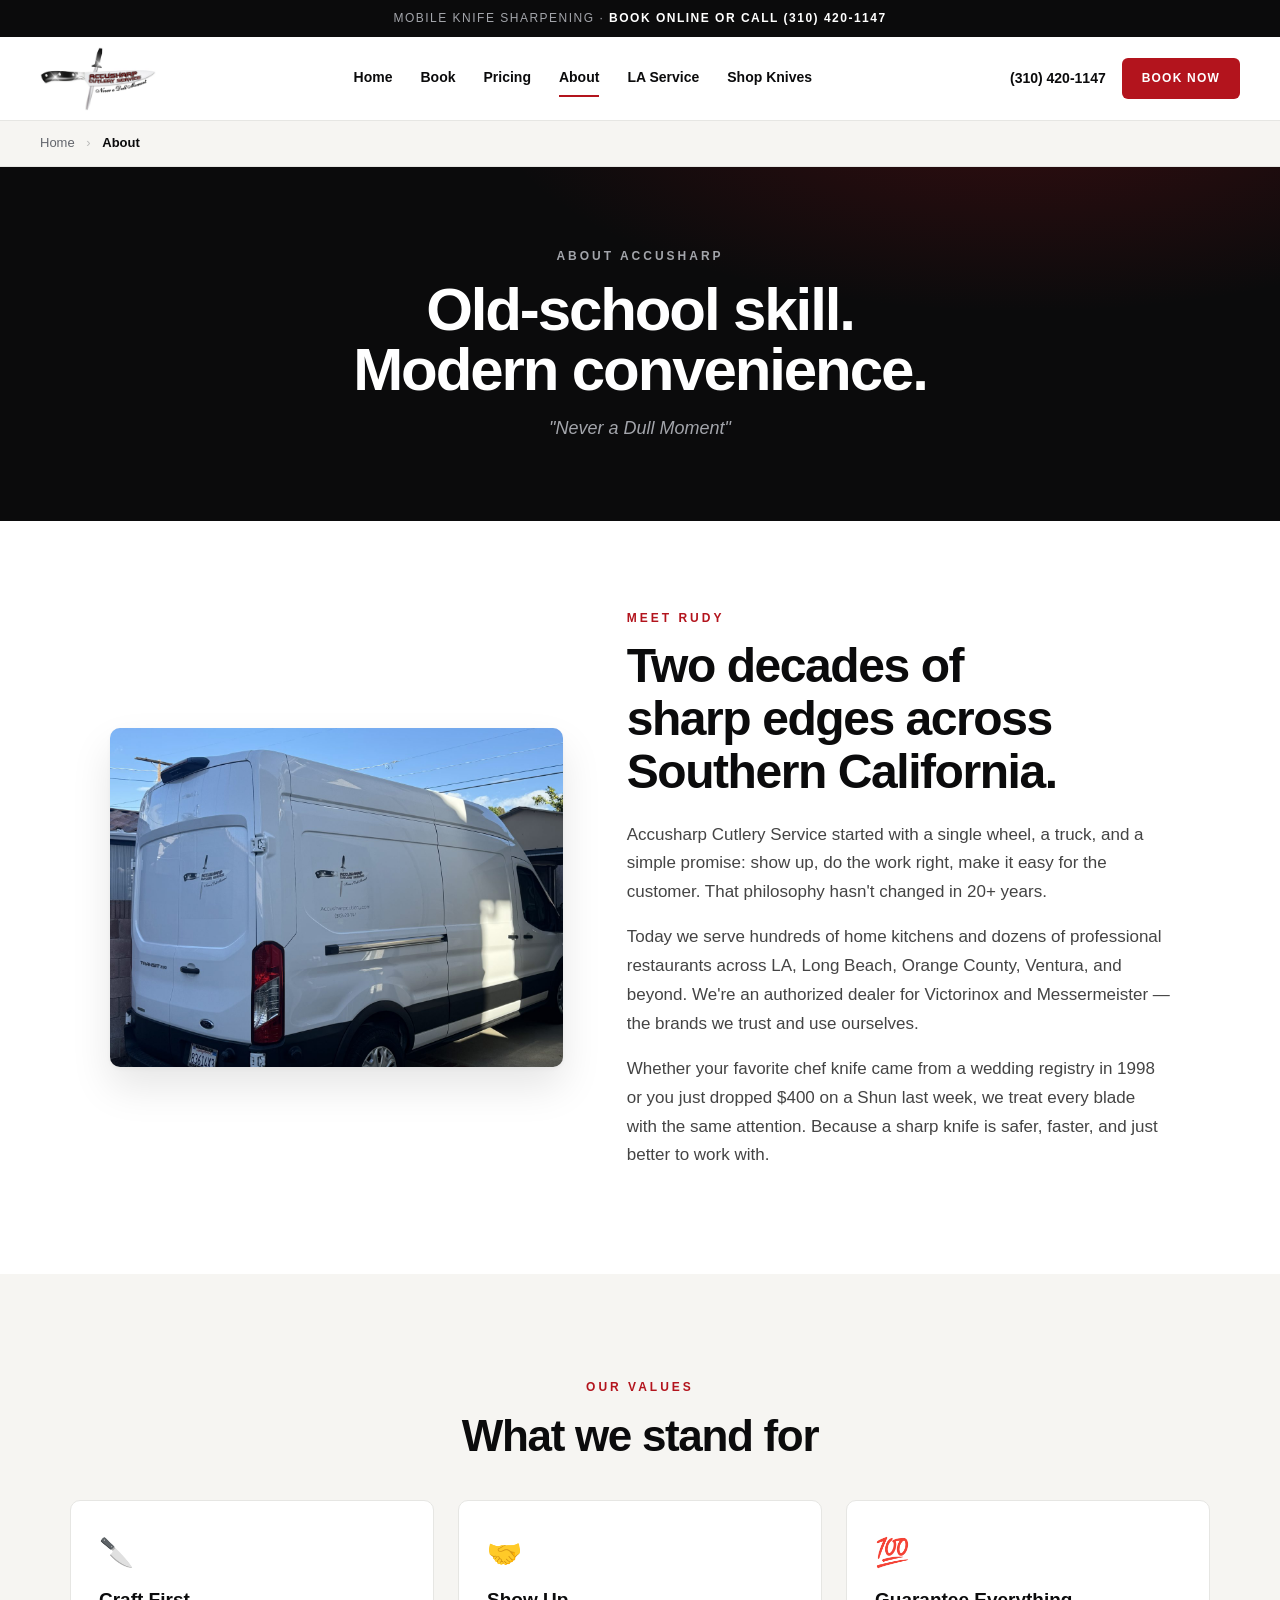
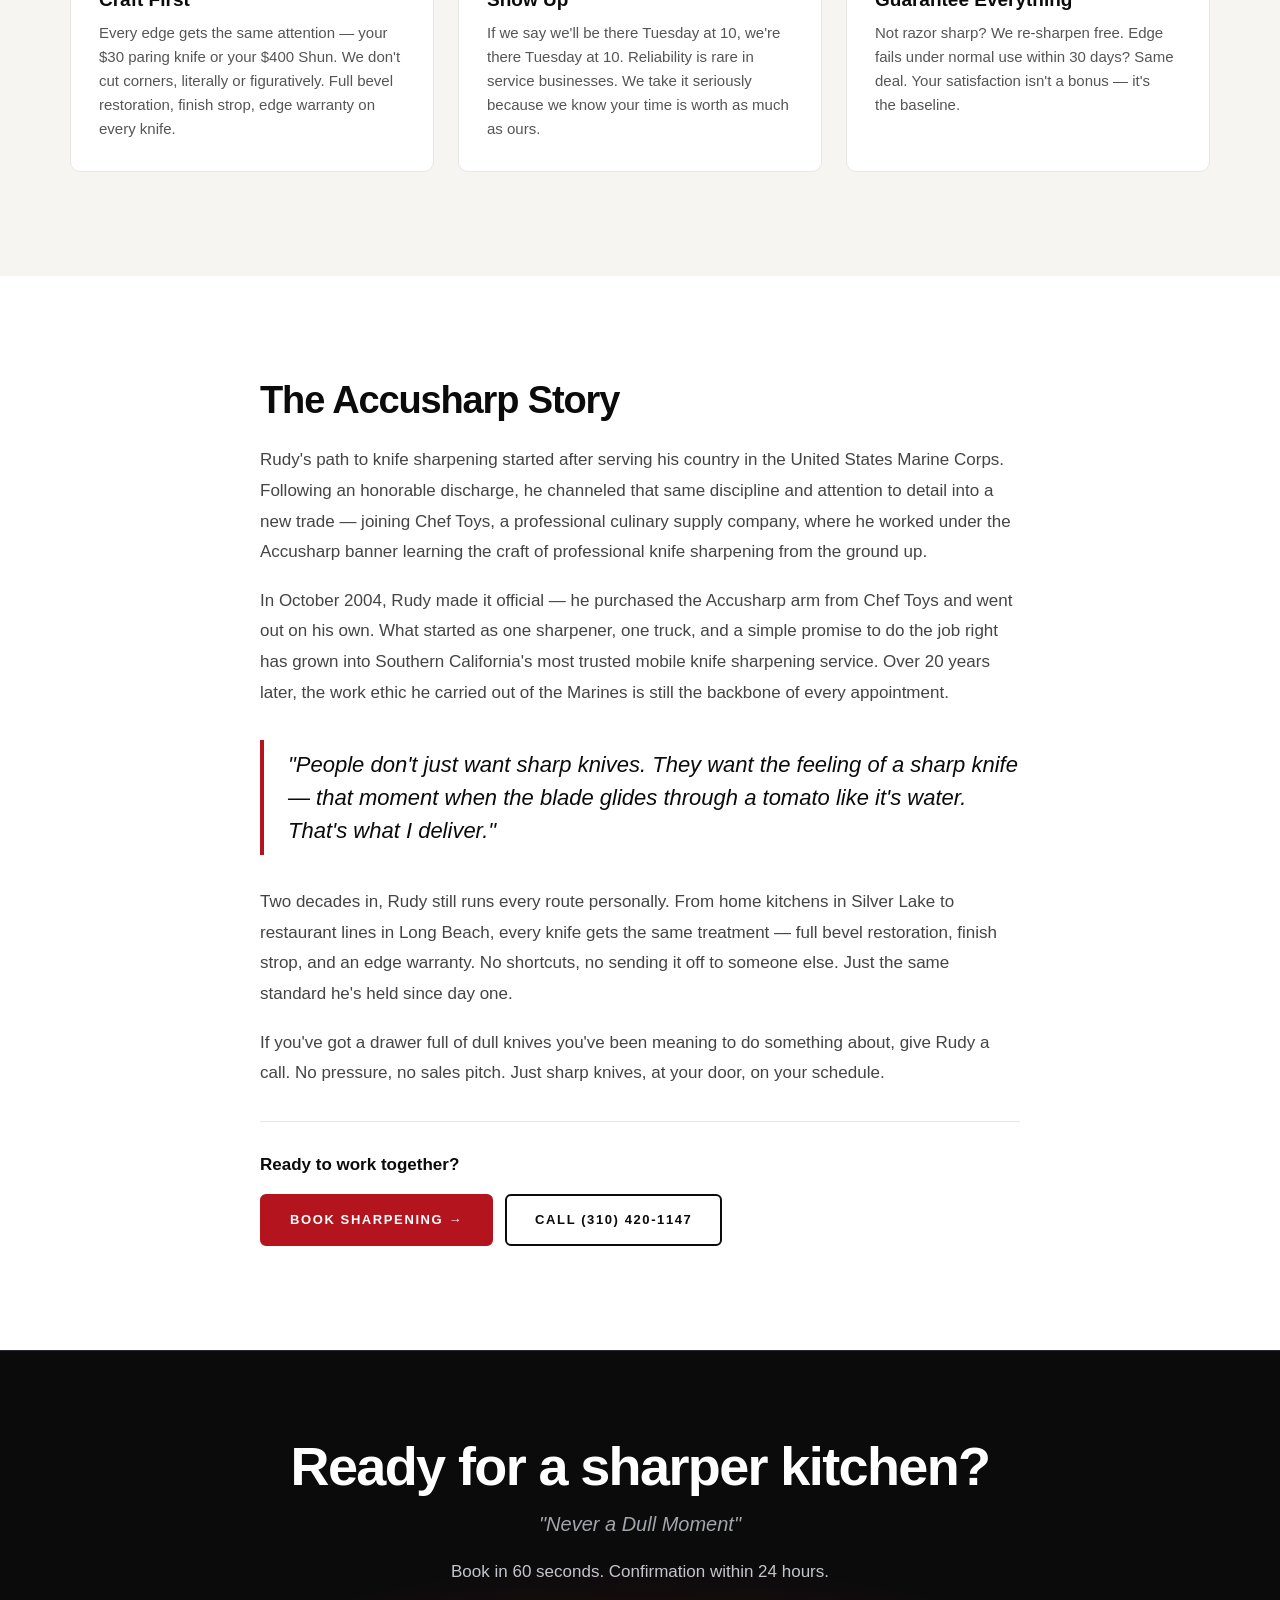
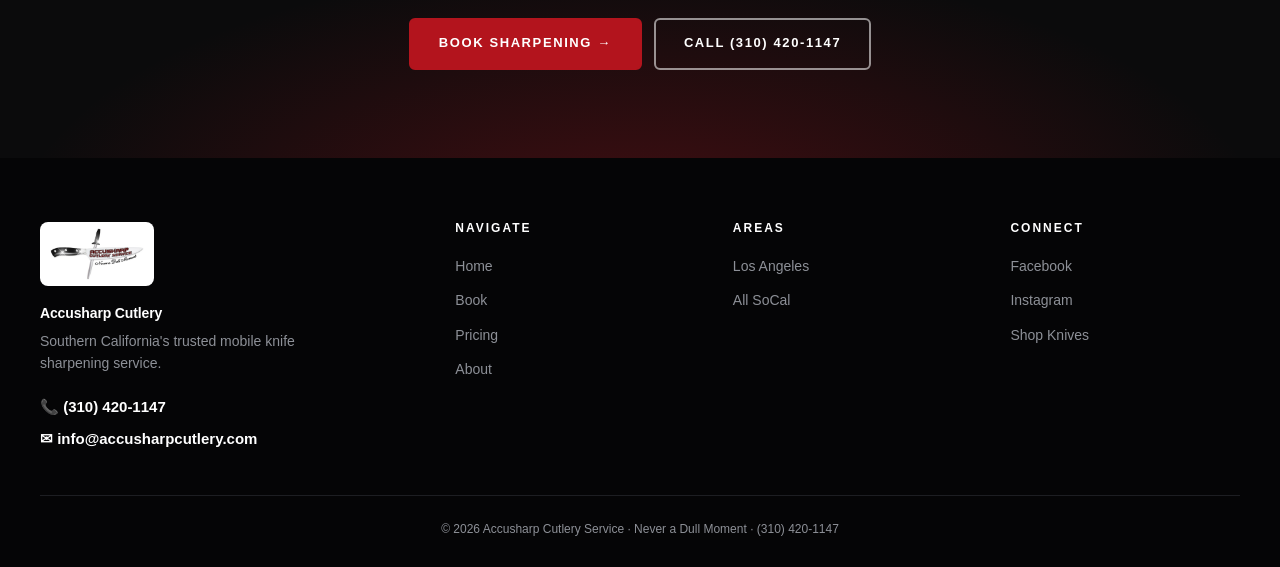
==== commit 92cd75c1: "Remove placeholder customer reviews Delete the testimonial sections on the home and About pages, the" ====
--- a/Accusharp-website/about.html
+++ b/Accusharp-website/about.html
@@ -129,35 +129,6 @@
     </div>
   </section>
 
-  <!-- TESTIMONIALS -->
-  <section class="section testimonials">
-    <div class="section-inner">
-      <div class="section-tag">Word of mouth</div>
-      <h2>What customers say</h2>
-      <div class="t-grid">
-
-        <div class="t-card">
-          <div class="t-stars">★ ★ ★ ★ ★</div>
-          <p class="t-quote">"Came to our restaurant on a Tuesday morning and had our entire line back to factory-sharp in under two hours. Now he comes every three weeks. Game-changer."</p>
-          <div class="t-author">Chef Marcus T.<small>Executive Chef · Long Beach</small></div>
-        </div>
-
-        <div class="t-card">
-          <div class="t-stars">★ ★ ★ ★ ★</div>
-          <p class="t-quote">"I had a set of Wüsthofs I'd given up on. He brought them back from the dead. Cuts a tomato like paper now. Worth every penny."</p>
-          <div class="t-author">Linda M.<small>Home cook · Pasadena</small></div>
-        </div>
-
-        <div class="t-card">
-          <div class="t-stars">★ ★ ★ ★ ★</div>
-          <p class="t-quote">"Fair pricing, shows up when he says he will, and the work speaks for itself. Been using Accusharp for our butcher shop for 3 years."</p>
-          <div class="t-author">Tony R.<small>Owner · Tony's Meats, Orange</small></div>
-        </div>
-
-      </div>
-    </div>
-  </section>
-
   <!-- CTA BAND -->
   <section class="cta-band">
     <h2>Ready for a sharper kitchen?</h2>
--- a/Accusharp-website/styles.css
+++ b/Accusharp-website/styles.css
@@ -499,30 +499,7 @@
 
 /* -- DARK-BAND TAG/HEADING OVERRIDES -- */
 .dealers .section-tag,
-.testimonials .section-tag,
 .commercial-tag { color: #ff6b72; }
-.testimonials { background: var(--ink); color: #fff; }
-.testimonials h2 { color: #fff; }
-
-/* -- TESTIMONIALS -- */
-.t-grid {
-  display: grid;
-  grid-template-columns: repeat(3, 1fr);
-  gap: 24px;
-  margin-top: 40px;
-}
-.t-card {
-  background: var(--ink-2);
-  padding: 32px;
-  border: 1px solid var(--ink-3);
-  border-radius: var(--radius);
-  display: flex;
-  flex-direction: column;
-}
-.t-stars { color: #f5b301; margin-bottom: 16px; font-size: 15px; letter-spacing: 3px; }
-.t-quote { font-size: 17px; line-height: 1.6; margin-bottom: 22px; color: #dcdde0; flex: 1; }
-.t-author { font-weight: 700; font-size: 14px; color: #fff; }
-.t-author small { display: block; color: var(--on-dark-muted); font-weight: 400; margin-top: 2px; font-size: 13px; }
 
 /* -- CTA BAND -- */
 .cta-band {
@@ -1212,17 +1189,6 @@
   gap: 10px;
 }
 .nhood::before { content: ''; width: 6px; height: 6px; border-radius: 50%; background: var(--accent); flex-shrink: 0; }
-.local-t {
-  background: var(--paper-2);
-  border-left: 4px solid var(--accent);
-  padding: clamp(24px, 4vw, 32px) clamp(22px, 4vw, 40px);
-  margin: 40px 0 0;
-  border-radius: 0 var(--radius) var(--radius) 0;
-}
-.local-t .stars { color: #f5b301; letter-spacing: 4px; margin-bottom: 12px; font-size: 15px; }
-.local-t blockquote { font-size: clamp(18px, 2.2vw, 21px); font-style: italic; line-height: 1.5; color: var(--ink); margin-bottom: 14px; font-weight: 500; }
-.local-t cite { font-style: normal; font-weight: 700; font-size: 14px; display: block; color: var(--ink); }
-.local-t cite small { display: block; color: var(--muted); font-weight: 400; margin-top: 2px; }
 
 /* -- THANK-YOU PAGE -- */
 .thankyou-wrap {
@@ -1316,7 +1282,6 @@
   /* On phones the header already shows the logo — skip the big one */
   .hero-logo-display { display: none; }
 
-  .t-grid,
   .values-grid,
   .tier-grid,
   .mileage-zones { grid-template-columns: 1fr; max-width: 560px; margin-left: auto; margin-right: auto; }
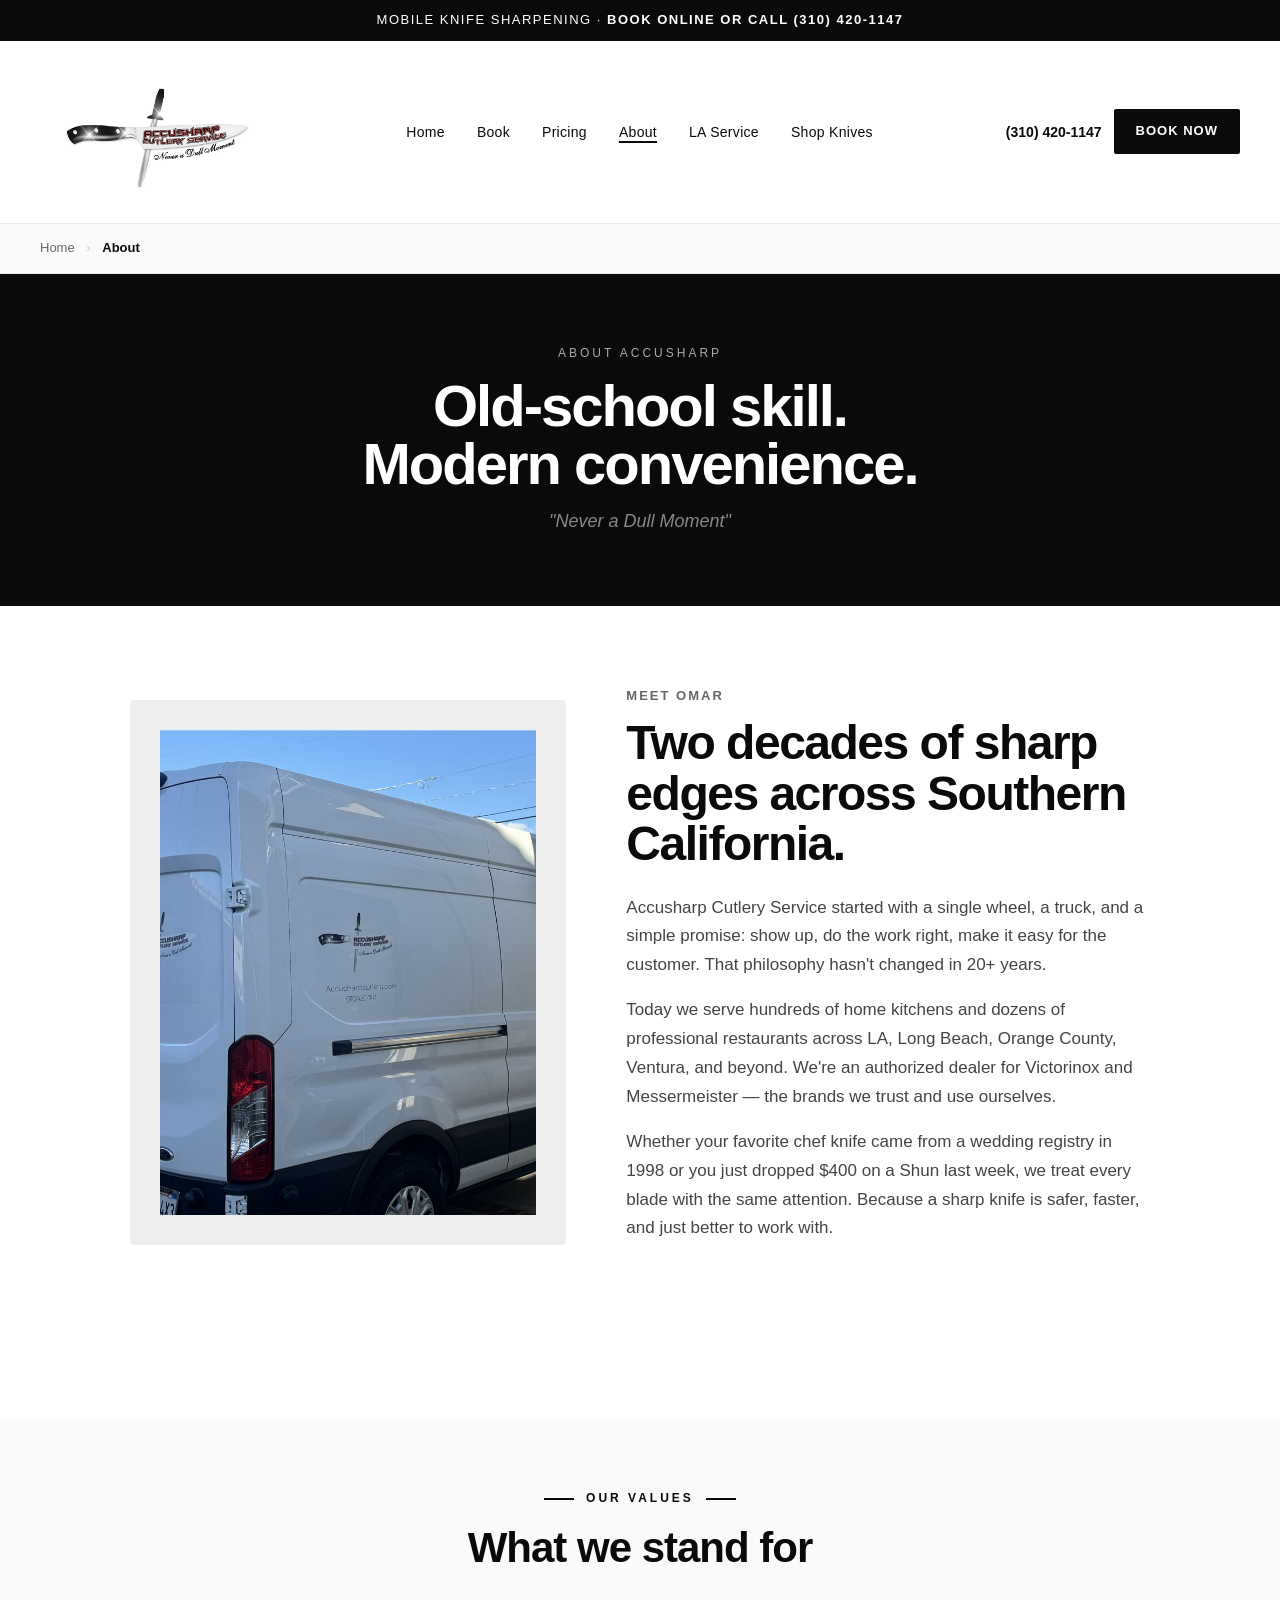
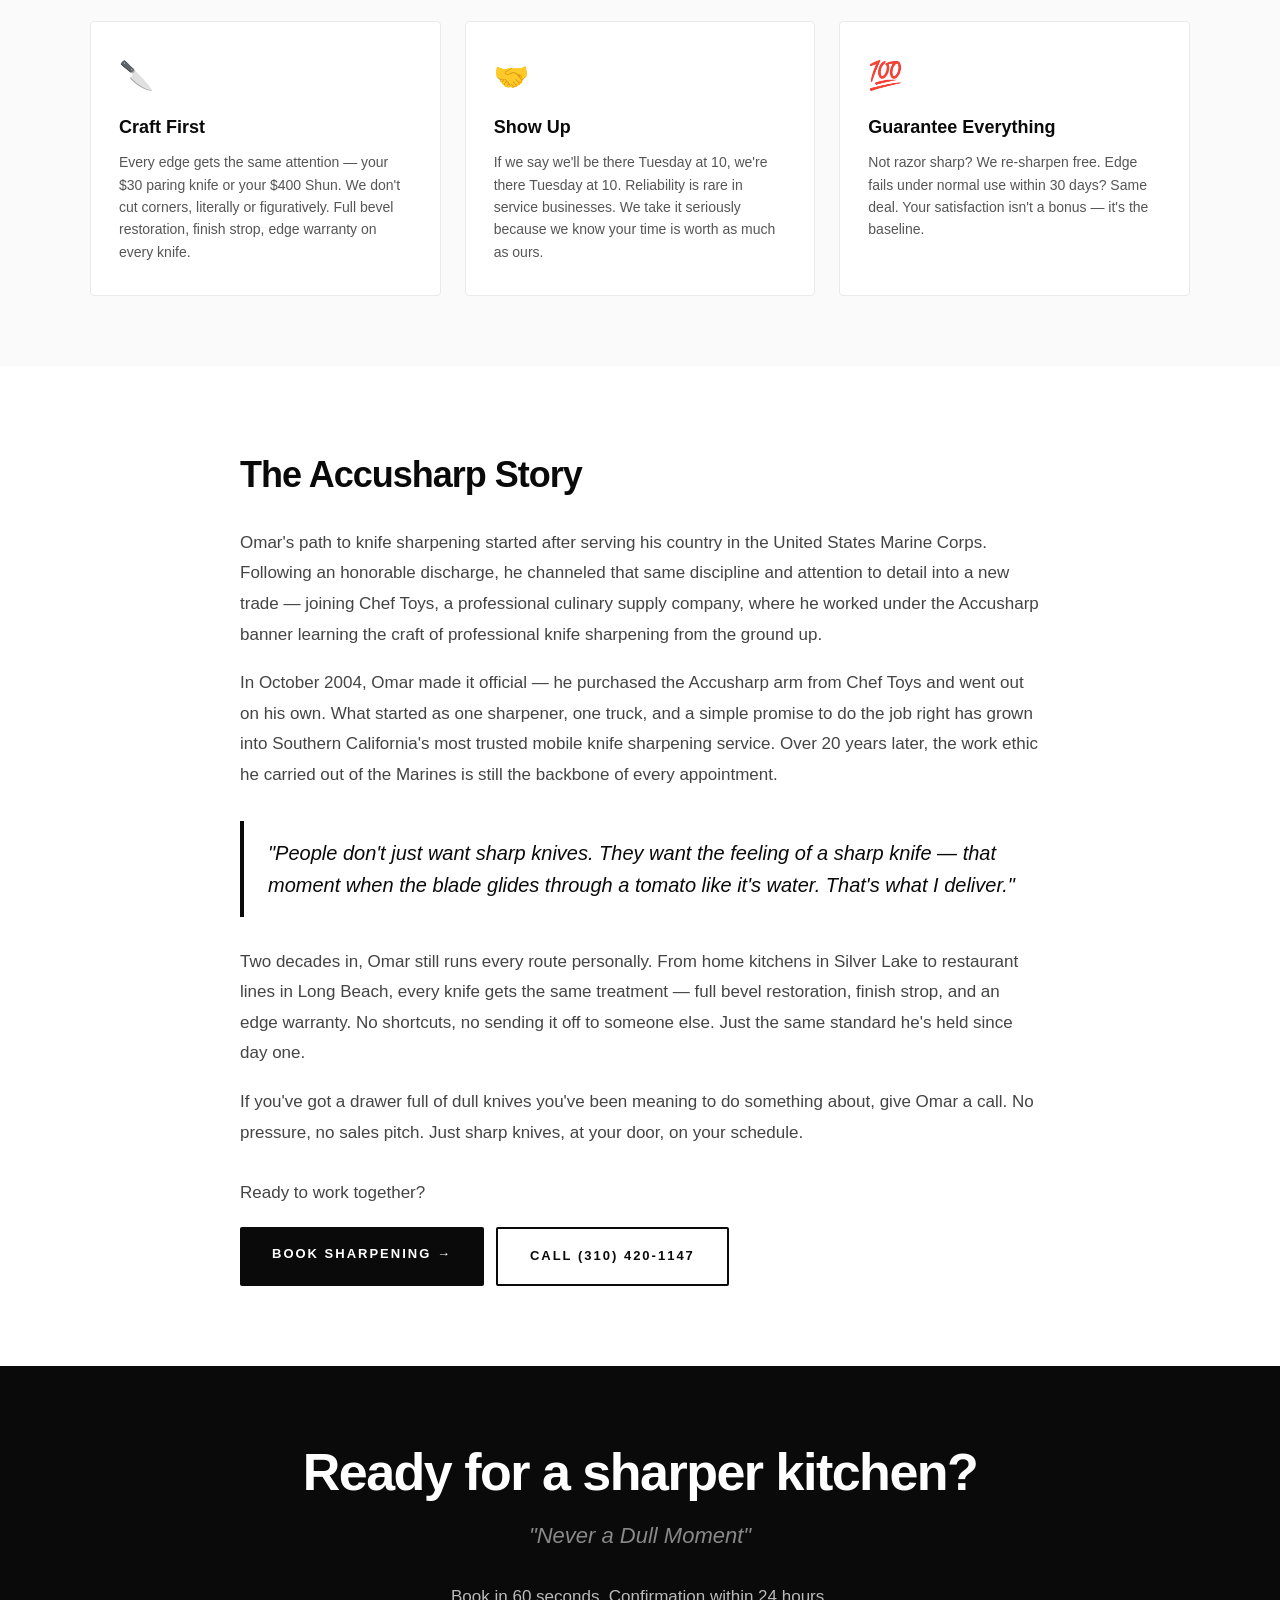
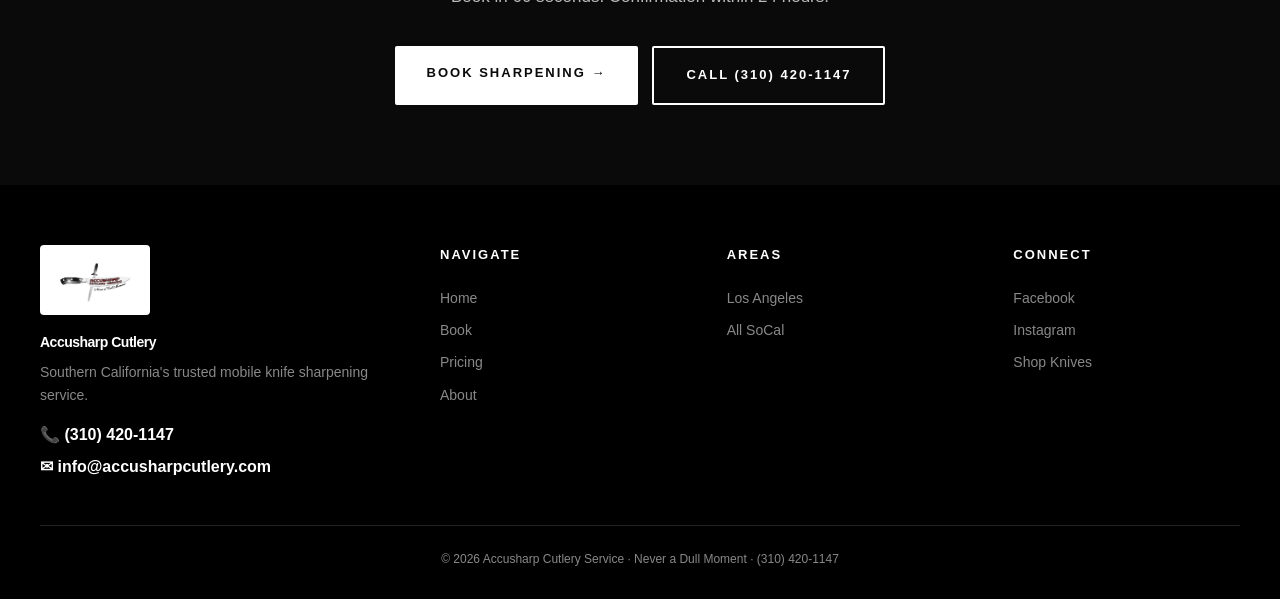
==== commit d24886b3: "Update site for AI search and mobile; add real Yelp review - Add robots.txt, sitemap.xml, llms.txt, " ====
--- a/Accusharp-website/about.html
+++ b/Accusharp-website/about.html
@@ -6,26 +6,208 @@
 
   <!-- SEO META -->
   <title>About Accusharp Cutlery | Southern California Knife Sharpening</title>
-  <meta name="description" content="Meet Rudy and the story behind Accusharp Cutlery. 20+ years of mobile knife sharpening across Southern California. Authorized Victorinox & Messermeister dealer.">
+  <meta name="description" content="Meet Omar and the story behind Accusharp Cutlery. 20+ years of mobile knife sharpening across Southern California. Authorized Victorinox & Messermeister dealer.">
+  <link rel="canonical" href="https://accusharpcutlery.com/about">
+
+  <!-- SOCIAL / OPEN GRAPH -->
+  <meta property="og:site_name" content="Accusharp Cutlery Service">
+  <meta property="og:title" content="About Accusharp Cutlery | Southern California Knife Sharpening">
+  <meta property="og:description" content="Meet Omar and the story behind Accusharp Cutlery. 20+ years of mobile knife sharpening across Southern California. Authorized Victorinox &amp; Messermeister dealer.">
+  <meta property="og:type" content="website">
+  <meta property="og:url" content="https://accusharpcutlery.com/about">
+  <meta property="og:image" content="https://accusharpcutlery.com/images/logo-web.jpg">
+  <meta name="twitter:card" content="summary">
 
   <!-- FAVICON -->
-  <link rel="icon" type="image/jpeg" href="images/logo-sm.jpg">
-  <meta name="theme-color" content="#0b0b0c">
+  <link rel="icon" type="image/jpeg" href="images/logo-web.jpg">
+  <link rel="apple-touch-icon" href="images/logo-web.jpg">
+  <meta name="theme-color" content="#0a0a0a">
 
   <!-- STYLESHEET -->
   <link rel="stylesheet" href="styles.css">
+
+  <!-- STRUCTURED DATA (tells Google and AI assistants who you are, what you charge, and where you work) -->
+  <script type="application/ld+json">
+  {
+    "@context": "https://schema.org",
+    "@graph": [
+      {
+        "@type": "LocalBusiness",
+        "@id": "https://accusharpcutlery.com/#business",
+        "name": "Accusharp Cutlery Service",
+        "alternateName": "Accusharp Cutlery",
+        "slogan": "Never a Dull Moment",
+        "description": "Mobile knife sharpening service in Southern California. We come to home kitchens, restaurants, butcher shops, caterers and food trucks and sharpen on-site. Authorized Victorinox and Messermeister dealer.",
+        "url": "https://accusharpcutlery.com/",
+        "logo": "https://accusharpcutlery.com/images/logo-web.jpg",
+        "image": [
+          "https://accusharpcutlery.com/images/logo-web.jpg",
+          "https://accusharpcutlery.com/images/accusharp-van.jpg"
+        ],
+        "telephone": "+13104201147",
+        "email": "info@accusharpcutlery.com",
+        "priceRange": "$80+",
+        "paymentAccepted": "Cash, Credit Card, Debit Card, Venmo, Zelle",
+        "foundingDate": "2004-10",
+        "founder": {
+          "@type": "Person",
+          "name": "Omar"
+        },
+        "knowsAbout": [
+          "Knife sharpening",
+          "Mobile knife sharpening",
+          "Restaurant knife sharpening",
+          "Japanese knife sharpening",
+          "Scissor sharpening"
+        ],
+        "areaServed": [
+          {
+            "@type": "AdministrativeArea",
+            "name": "Los Angeles County, California"
+          },
+          {
+            "@type": "AdministrativeArea",
+            "name": "Orange County, California"
+          },
+          {
+            "@type": "AdministrativeArea",
+            "name": "Ventura County, California"
+          },
+          {
+            "@type": "AdministrativeArea",
+            "name": "Inland Empire, California"
+          },
+          {
+            "@type": "City",
+            "name": "Los Angeles"
+          },
+          {
+            "@type": "City",
+            "name": "Long Beach"
+          },
+          {
+            "@type": "City",
+            "name": "Santa Monica"
+          },
+          {
+            "@type": "City",
+            "name": "Pasadena"
+          },
+          {
+            "@type": "City",
+            "name": "Beverly Hills"
+          },
+          {
+            "@type": "City",
+            "name": "Anaheim"
+          },
+          {
+            "@type": "City",
+            "name": "Irvine"
+          },
+          {
+            "@type": "City",
+            "name": "Huntington Beach"
+          },
+          {
+            "@type": "City",
+            "name": "Ventura"
+          }
+        ],
+        "sameAs": [
+          "https://facebook.com/accusharpcutlery",
+          "https://instagram.com/accusharpcutlery",
+          "https://www.yelp.com/biz/accusharp-cutlery-service-los-angeles",
+          "https://shop.accusharpcutlery.com"
+        ],
+        "hasOfferCatalog": {
+          "@type": "OfferCatalog",
+          "name": "Mobile knife sharpening",
+          "itemListElement": [
+            {
+              "@type": "Offer",
+              "name": "Home visit, 1 to 8 knives",
+              "description": "Flat rate that covers up to 8 knives of any type, sharpened on-site at your home.",
+              "price": "80.00",
+              "priceCurrency": "USD",
+              "url": "https://accusharpcutlery.com/pricing"
+            },
+            {
+              "@type": "Offer",
+              "name": "Home visit, 9 to 19 knives",
+              "description": "$10 per knife, all knife types, sharpened on-site.",
+              "priceSpecification": {
+                "@type": "UnitPriceSpecification",
+                "price": "10.00",
+                "priceCurrency": "USD",
+                "unitText": "knife"
+              },
+              "url": "https://accusharpcutlery.com/pricing"
+            },
+            {
+              "@type": "Offer",
+              "name": "Home visit, 20 or more knives",
+              "description": "$8 per knife, all knife types, sharpened on-site.",
+              "priceSpecification": {
+                "@type": "UnitPriceSpecification",
+                "price": "8.00",
+                "priceCurrency": "USD",
+                "unitText": "knife"
+              },
+              "url": "https://accusharpcutlery.com/pricing"
+            },
+            {
+              "@type": "Offer",
+              "name": "Restaurant and commercial knife sharpening",
+              "description": "Weekly, bi-weekly or monthly on-site routes for restaurants, butcher shops, caterers and food trucks. Volume pricing by quote.",
+              "url": "https://accusharpcutlery.com/booking"
+            }
+          ]
+        }
+      },
+      {
+        "@type": "AboutPage",
+        "@id": "https://accusharpcutlery.com/about#webpage",
+        "url": "https://accusharpcutlery.com/about",
+        "name": "About Accusharp Cutlery | Southern California Knife Sharpening",
+        "description": "Meet Omar and the story behind Accusharp Cutlery. 20+ years of mobile knife sharpening across Southern California. Authorized Victorinox & Messermeister dealer.",
+        "inLanguage": "en-US",
+        "about": {
+          "@id": "https://accusharpcutlery.com/#business"
+        }
+      },
+      {
+        "@type": "BreadcrumbList",
+        "itemListElement": [
+          {
+            "@type": "ListItem",
+            "position": 1,
+            "name": "Home",
+            "item": "https://accusharpcutlery.com/"
+          },
+          {
+            "@type": "ListItem",
+            "position": 2,
+            "name": "About",
+            "item": "https://accusharpcutlery.com/about"
+          }
+        ]
+      }
+    ]
+  }
+  </script>
 </head>
-<body class="has-cta-bar">
+<body>
 
   <!-- ANNOUNCEMENT BAR -->
   <div class="announce">
-    <span class="announce-long">MOBILE KNIFE SHARPENING · </span><strong>Book online or call <a href="tel:3104201147">(310) 420-1147</a></strong>
+    MOBILE KNIFE SHARPENING · <strong>BOOK ONLINE OR CALL (310) 420-1147</strong>
   </div>
 
   <!-- HEADER -->
   <header class="header">
     <a href="index.html" aria-label="Home">
-      <img src="images/logo-sm.jpg" alt="Accusharp Cutlery" class="logo" width="600" height="332">
+      <img src="images/logo-web.jpg" width="840" height="540" alt="Accusharp Cutlery" class="logo">
     </a>
     <nav class="nav" id="primaryNav">
       <a href="index.html">Home</a>
@@ -38,7 +220,7 @@
     <div class="header-cta">
       <a class="phone-top" href="tel:3104201147">(310) 420-1147</a>
       <a href="booking.html" class="btn-book">Book Now</a>
-      <button class="mobile-nav-toggle" type="button" aria-label="Open menu" aria-controls="primaryNav" aria-expanded="false"><span class="sr-only">Menu</span></button>
+      <button class="mobile-nav-toggle" aria-label="Toggle menu" aria-controls="primaryNav" aria-expanded="false">☰</button>
     </div>
   </header>
 
@@ -60,12 +242,12 @@
   <div class="about-main">
     <div class="about-intro">
 
-      <div class="about-img-large">
-        <img src="images/rudy.jpg" alt="The Accusharp Cutlery mobile sharpening van" width="1400" height="1050">
-      </div>
-
-      <div>
-        <div class="tag">Meet Rudy</div>
+       <div class="about-img-large">
+       <img src="images/accusharp-van.jpg" width="1200" height="900" alt="The Accusharp Cutlery Service mobile knife sharpening van">
+   </div>
+
+      <div>
+        <div class="tag">Meet Omar</div>
         <h2>Two decades of sharp edges across Southern California.</h2>
         <p>Accusharp Cutlery Service started with a single wheel, a truck, and a simple promise: show up, do the work right, make it easy for the customer. That philosophy hasn't changed in 20+ years.</p>
         <p>Today we serve hundreds of home kitchens and dozens of professional restaurants across LA, Long Beach, Orange County, Ventura, and beyond. We're an authorized dealer for Victorinox and Messermeister — the brands we trust and use ourselves.</p>
@@ -79,7 +261,7 @@
   <div class="about-values">
     <div class="section-label">
       <div class="section-tag">Our Values</div>
-      <h2>What we stand for</h2>
+      <h2 style="margin-bottom:0;">What we stand for</h2>
     </div>
     <div class="values-grid">
 
@@ -109,22 +291,20 @@
     <div class="story-inner">
       <h2>The Accusharp Story</h2>
 
-      <p>Rudy's path to knife sharpening started after serving his country in the United States Marine Corps. Following an honorable discharge, he channeled that same discipline and attention to detail into a new trade — joining Chef Toys, a professional culinary supply company, where he worked under the Accusharp banner learning the craft of professional knife sharpening from the ground up.</p>
-
-      <p>In October 2004, Rudy made it official — he purchased the Accusharp arm from Chef Toys and went out on his own. What started as one sharpener, one truck, and a simple promise to do the job right has grown into Southern California's most trusted mobile knife sharpening service. Over 20 years later, the work ethic he carried out of the Marines is still the backbone of every appointment.</p>
+      <p>Omar's path to knife sharpening started after serving his country in the United States Marine Corps. Following an honorable discharge, he channeled that same discipline and attention to detail into a new trade — joining Chef Toys, a professional culinary supply company, where he worked under the Accusharp banner learning the craft of professional knife sharpening from the ground up.</p>
+
+      <p>In October 2004, Omar made it official — he purchased the Accusharp arm from Chef Toys and went out on his own. What started as one sharpener, one truck, and a simple promise to do the job right has grown into Southern California's most trusted mobile knife sharpening service. Over 20 years later, the work ethic he carried out of the Marines is still the backbone of every appointment.</p>
 
       <blockquote>"People don't just want sharp knives. They want the feeling of a sharp knife — that moment when the blade glides through a tomato like it's water. That's what I deliver."</blockquote>
 
-      <p>Two decades in, Rudy still runs every route personally. From home kitchens in Silver Lake to restaurant lines in Long Beach, every knife gets the same treatment — full bevel restoration, finish strop, and an edge warranty. No shortcuts, no sending it off to someone else. Just the same standard he's held since day one.</p>
-
-      <p>If you've got a drawer full of dull knives you've been meaning to do something about, give Rudy a call. No pressure, no sales pitch. Just sharp knives, at your door, on your schedule.</p>
-
-      <div class="story-cta">
-        <p>Ready to work together?</p>
-        <div class="btn-row">
-          <a href="booking.html" class="btn-primary">Book Sharpening →</a>
-          <a href="tel:3104201147" class="btn-secondary dark">Call (310) 420-1147</a>
-        </div>
+      <p>Two decades in, Omar still runs every route personally. From home kitchens in Silver Lake to restaurant lines in Long Beach, every knife gets the same treatment — full bevel restoration, finish strop, and an edge warranty. No shortcuts, no sending it off to someone else. Just the same standard he's held since day one.</p>
+
+      <p>If you've got a drawer full of dull knives you've been meaning to do something about, give Omar a call. No pressure, no sales pitch. Just sharp knives, at your door, on your schedule.</p>
+
+      <p style="margin-top: 30px;">Ready to work together?</p>
+      <div style="display: flex; gap: 12px; flex-wrap: wrap; margin-top: 16px;">
+        <a href="booking.html" class="btn-primary">Book Sharpening →</a>
+        <a href="tel:3104201147" class="btn-secondary dark">Call (310) 420-1147</a>
       </div>
     </div>
   </section>
@@ -144,7 +324,7 @@
   <footer class="footer">
     <div class="footer-inner">
       <div>
-        <img src="images/logo-sm.jpg" alt="Accusharp Cutlery" class="footer-logo" width="600" height="332" loading="lazy">
+        <img src="images/logo-web.jpg" width="840" height="540" alt="Accusharp Cutlery" class="footer-logo" loading="lazy">
         <p class="footer-brand-name">Accusharp Cutlery</p>
         <p>Southern California's trusted mobile knife sharpening service.</p>
         <div class="footer-contact">
@@ -176,13 +356,6 @@
     </div>
   </footer>
 
-  <!-- MOBILE ACTION BAR (phones only) -->
-  <nav class="mobile-cta-bar" aria-label="Quick contact">
-    <a href="tel:3104201147">📞 Call</a>
-    <a href="sms:3104201147">💬 Text</a>
-    <a href="booking.html" class="primary">Book Now</a>
-  </nav>
-
   <script src="script.js"></script>
 </body>
 </html>
--- a/Accusharp-website/styles.css
+++ b/Accusharp-website/styles.css
@@ -1,556 +1,537 @@
 /* ==========================================================
    ACCUSHARP CUTLERY — SHARED STYLESHEET
-   Used by: index.html, booking.html, pricing.html, about.html,
-            los-angeles.html, thank-you.html
-
-   Edit the colors / sizes in :root below to restyle the whole site.
+   Used by: index.html, booking.html, pricing.html, about.html, los-angeles.html
    ========================================================== */
 
-:root {
-  --ink: #0b0b0c;          /* near-black: headings, dark bands */
-  --ink-2: #16171a;        /* raised surface on dark bands */
-  --ink-3: #2a2b30;        /* borders on dark bands */
-  --text: #2b2d31;         /* body copy on white */
-  --muted: #62656c;        /* secondary copy */
-  --line: #e6e6e3;         /* hairlines on white */
-  --paper: #ffffff;
-  --paper-2: #f6f5f2;      /* warm off-white section bg */
-  --accent: #b3141d;       /* red pulled from the logo lettering */
-  --accent-dark: #8e0f16;
-  --on-dark: #f3f3f1;
-  --on-dark-muted: #a3a5ab;
-
-  --radius: 10px;
-  --radius-sm: 6px;
-  --shadow: 0 1px 2px rgba(0,0,0,.04), 0 8px 24px rgba(0,0,0,.06);
-  --shadow-lg: 0 2px 4px rgba(0,0,0,.04), 0 20px 40px rgba(0,0,0,.10);
-
-  --gutter: clamp(16px, 4vw, 40px);
-  --section-y: clamp(56px, 9vw, 104px);
-  --maxw: 1200px;
-  --header-h: 84px;
-
-  --font: -apple-system, BlinkMacSystemFont, "Segoe UI", "Helvetica Neue", Arial, sans-serif;
-}
-
 /* -- RESET & BASE -- */
-*, *::before, *::after { box-sizing: border-box; margin: 0; padding: 0; }
-html {
-  scroll-behavior: smooth;
-  scroll-padding-top: calc(var(--header-h) + 12px);
-  -webkit-text-size-adjust: 100%;
-}
+* { box-sizing: border-box; margin: 0; padding: 0; }
+html { scroll-behavior: smooth; }
 body {
-  font-family: var(--font);
-  color: var(--text);
+  font-family: -apple-system, BlinkMacSystemFont, 'Helvetica Neue', Arial, sans-serif;
+  color: #0a0a0a;
   line-height: 1.6;
-  background: var(--paper);
+  background: #fff;
   -webkit-font-smoothing: antialiased;
-  overflow-x: hidden;
-}
-h1, h2, h3, h4, h5 { color: var(--ink); line-height: 1.1; text-wrap: balance; }
-p { text-wrap: pretty; }
+}
 img { max-width: 100%; height: auto; display: block; }
 a { color: inherit; }
-button { font-family: inherit; cursor: pointer; border: none; background: none; color: inherit; }
-:focus-visible { outline: 3px solid var(--accent); outline-offset: 3px; }
-.sr-only {
-  position: absolute; width: 1px; height: 1px; padding: 0; margin: -1px;
-  overflow: hidden; clip: rect(0,0,0,0); white-space: nowrap; border: 0;
-}
+button { font-family: inherit; cursor: pointer; border: none; background: none; }
 
 /* -- ANNOUNCEMENT BAR -- */
 .announce {
-  background: var(--ink);
-  color: var(--on-dark-muted);
+  background: #0a0a0a;
+  color: #fff;
   text-align: center;
-  padding: 9px var(--gutter);
-  font-size: 12px;
+  padding: 10px 16px;
+  font-size: 13px;
   letter-spacing: 1.5px;
   font-weight: 500;
-  text-transform: uppercase;
-}
-.announce strong { color: #fff; font-weight: 700; }
-.announce a { text-decoration: none; }
+}
+.announce strong { color: #fff; }
 
 /* -- HEADER -- */
 .header {
   background: #fff;
-  border-bottom: 1px solid var(--line);
-  padding: 0 var(--gutter);
-  height: var(--header-h);
+  border-bottom: 1px solid #eaeaea;
+  padding: 16px 40px;
   display: flex;
   justify-content: space-between;
   align-items: center;
-  gap: 20px;
   position: sticky;
   top: 0;
   z-index: 100;
 }
-.header > a:first-child { display: block; flex-shrink: 0; }
-.header .logo { height: 64px; width: auto; }
-.nav { display: flex; gap: 28px; }
+.header .logo { height: 150px !important; width: auto !important; }
+.nav { display: flex; gap: 32px; }
 .nav a {
-  color: var(--ink);
+  color: #0a0a0a;
   text-decoration: none;
-  font-weight: 600;
-  font-size: 14px;
-  padding: 6px 0;
-  border-bottom: 2px solid transparent;
-  transition: border-color .15s;
-}
-.nav a:hover { border-color: var(--line); }
-.nav a.active { border-color: var(--accent); }
-.header-cta { display: flex; gap: 16px; align-items: center; }
+  font-weight: 500;
+  font-size: 14px;
+  letter-spacing: 0.3px;
+}
+.nav a:hover,
+.nav a.active {
+  text-decoration: underline;
+  text-underline-offset: 4px;
+  text-decoration-thickness: 2px;
+}
+.header-cta { display: flex; gap: 12px; align-items: center; }
 .phone-top {
   font-weight: 700;
   font-size: 14px;
-  color: var(--ink);
+  color: #0a0a0a;
   text-decoration: none;
-  white-space: nowrap;
 }
 .btn-book {
-  background: var(--accent);
-  color: #fff;
-  padding: 11px 20px;
+  background: #0a0a0a;
+  color: #fff;
+  padding: 12px 22px;
   text-decoration: none;
-  font-size: 12px;
-  font-weight: 800;
-  letter-spacing: 1.2px;
-  text-transform: uppercase;
-  border-radius: var(--radius-sm);
-  white-space: nowrap;
-  transition: background .15s;
-}
-.btn-book:hover { background: var(--accent-dark); }
-
-/* Hamburger (hidden on desktop) */
+  font-size: 13px;
+  font-weight: 700;
+  letter-spacing: 1px;
+  text-transform: uppercase;
+  border-radius: 2px;
+}
+.btn-book:hover { background: #333; }
+
+/* Mobile nav toggle (hidden on desktop) */
 .mobile-nav-toggle {
   display: none;
-  width: 44px;
-  height: 44px;
-  border-radius: var(--radius-sm);
-  align-items: center;
-  justify-content: center;
-  font-size: 0;
-  position: relative;
-}
-.mobile-nav-toggle::before,
-.mobile-nav-toggle::after {
-  content: '';
-  position: absolute;
-  left: 11px;
-  right: 11px;
-  height: 2px;
-  background: var(--ink);
-  border-radius: 2px;
-  transition: transform .2s, top .2s, box-shadow .2s;
-}
-.mobile-nav-toggle::before { top: 15px; box-shadow: 0 6px 0 var(--ink); }
-.mobile-nav-toggle::after { top: 27px; }
-.mobile-nav-toggle[aria-expanded="true"]::before { top: 21px; transform: rotate(45deg); box-shadow: none; }
-.mobile-nav-toggle[aria-expanded="true"]::after { top: 21px; transform: rotate(-45deg); }
+  background: none;
+  border: none;
+  font-size: 24px;
+  color: #0a0a0a;
+  padding: 4px;
+}
 
 /* -- BREADCRUMB -- */
 .breadcrumb {
-  background: var(--paper-2);
-  border-bottom: 1px solid var(--line);
-  padding: 12px var(--gutter);
+  background: #fafafa;
+  border-bottom: 1px solid #eaeaea;
+  padding: 14px 40px;
   font-size: 13px;
-  color: var(--muted);
-}
-.breadcrumb a { color: var(--muted); text-decoration: none; }
-.breadcrumb a:hover { color: var(--ink); }
-.breadcrumb .sep { margin: 0 8px; color: #bbb; }
-.breadcrumb .current { color: var(--ink); font-weight: 600; }
+  color: #666;
+}
+.breadcrumb a { color: #666; text-decoration: none; }
+.breadcrumb a:hover { color: #0a0a0a; }
+.breadcrumb .sep { margin: 0 8px; color: #ccc; }
+.breadcrumb .current { color: #0a0a0a; font-weight: 600; }
 
 /* -- BUTTONS -- */
-.btn-primary,
-.btn-secondary {
-  display: inline-flex;
-  align-items: center;
-  justify-content: center;
-  gap: 8px;
-  min-height: 52px;
-  padding: 0 28px;
+.btn-primary {
+  background: #0a0a0a;
+  color: #fff;
+  padding: 17px 32px;
   text-decoration: none;
   font-weight: 800;
   font-size: 13px;
-  letter-spacing: 1.6px;
-  text-transform: uppercase;
-  border-radius: var(--radius-sm);
-  transition: background .15s, color .15s, border-color .15s, transform .15s;
-  text-align: center;
-}
-.btn-primary { background: var(--accent); color: #fff; border: 2px solid var(--accent); }
-.btn-primary:hover { background: var(--accent-dark); border-color: var(--accent-dark); }
-/* .light variant is used on dark bands — keep it the accent so it pops */
-.btn-primary.light { background: var(--accent); color: #fff; }
-.btn-secondary { background: transparent; color: #fff; border: 2px solid rgba(255,255,255,.55); }
-.btn-secondary:hover { border-color: #fff; background: rgba(255,255,255,.06); }
-.btn-secondary.dark { color: var(--ink); border-color: var(--ink); }
-.btn-secondary.dark:hover { background: var(--ink); color: #fff; }
+  letter-spacing: 2px;
+  text-transform: uppercase;
+  border-radius: 2px;
+  display: inline-block;
+}
+.btn-primary.light { background: #fff; color: #0a0a0a; }
+.btn-primary:hover { opacity: 0.85; }
+.btn-secondary {
+  background: transparent;
+  color: #fff;
+  padding: 17px 32px;
+  text-decoration: none;
+  font-weight: 700;
+  font-size: 13px;
+  letter-spacing: 2px;
+  text-transform: uppercase;
+  border: 2px solid #fff;
+  border-radius: 2px;
+  display: inline-block;
+}
+.btn-secondary.dark {
+  color: #0a0a0a;
+  border-color: #0a0a0a;
+}
+.btn-secondary:hover { opacity: 0.85; }
 
 /* -- HERO (homepage) -- */
 .hero {
-  background:
-    radial-gradient(1200px 500px at 85% -10%, rgba(179,20,29,.28), transparent 60%),
-    linear-gradient(180deg, #0b0b0c 0%, #141417 100%);
-  color: var(--on-dark);
-  padding: clamp(56px, 9vw, 110px) var(--gutter) clamp(64px, 10vw, 120px);
+  background: #0a0a0a;
+  color: #fff;
+  padding: 100px 40px 120px;
   position: relative;
   overflow: hidden;
 }
 .hero-grid {
-  max-width: var(--maxw);
+  max-width: 1300px;
   margin: 0 auto;
   display: grid;
   grid-template-columns: 1.15fr 1fr;
-  gap: clamp(40px, 6vw, 80px);
+  gap: 80px;
   align-items: center;
-}
-.hero-eyebrow,
-.page-header .eyebrow,
-.city-hero .eyebrow {
-  color: var(--on-dark-muted);
+  position: relative;
+  z-index: 1;
+}
+.hero-eyebrow {
+  color: #aaa;
   font-size: 12px;
   letter-spacing: 3px;
   text-transform: uppercase;
-  font-weight: 600;
-  margin-bottom: 20px;
-}
-.hero-eyebrow::before {
+  font-weight: 500;
+  margin-bottom: 24px;
+}
+.hero h1 {
+  font-size: 68px;
+  line-height: 0.95;
+  font-weight: 900;
+  letter-spacing: -2px;
+  margin-bottom: 28px;
+}
+.hero h1 em {
+  font-style: normal;
+  display: inline-block;
+  position: relative;
+  padding-right: 4px;
+}
+.hero h1 em::after {
+  display: none;
+}
+.hero p {
+  font-size: 18px;
+  color: #bbb;
+  max-width: 500px;
+  margin-bottom: 32px;
+  line-height: 1.5;
+}
+.hero .tagline {
+  font-size: 20px;
+  color: #aaa;
+  font-style: italic;
+  margin-bottom: 32px;
+  font-weight: 300;
+}
+.hero-buttons { display: flex; gap: 14px; flex-wrap: wrap; }
+.hero-logo-display {
+  display: flex;
+  align-items: center;
+  justify-content: center;
+}
+.hero-logo-display img { max-width: 420px; width: 100%; }
+
+/* -- TRUST STRIP -- */
+.trust {
+  background: #f5f5f2;
+  padding: 28px 40px;
+  border-bottom: 1px solid #eaeaea;
+}
+.trust-inner {
+  max-width: 1300px;
+  margin: 0 auto;
+  display: flex;
+  justify-content: space-around;
+  flex-wrap: wrap;
+  gap: 20px;
+}
+.trust-item {
+  display: flex;
+  align-items: center;
+  gap: 10px;
+  font-size: 14px;
+  color: #333;
+  font-weight: 500;
+}
+.trust-item svg {
+  width: 20px;
+  height: 20px;
+  flex-shrink: 0;
+}
+
+/* -- SECTIONS (general) -- */
+.section { padding: 100px 40px; }
+.section-inner { max-width: 1300px; margin: 0 auto; }
+.section-tag {
+  color: #0a0a0a;
+  font-size: 12px;
+  letter-spacing: 3px;
+  text-transform: uppercase;
+  font-weight: 700;
+  margin-bottom: 16px;
+  text-align: center;
+}
+.section-tag::before,
+.section-tag::after {
   content: '';
   display: inline-block;
-  width: 8px;
-  height: 8px;
-  border-radius: 50%;
-  background: var(--accent);
-  margin-right: 10px;
+  width: 30px;
+  height: 2px;
+  background: #0a0a0a;
   vertical-align: middle;
-  box-shadow: 0 0 0 4px rgba(179,20,29,.25);
-}
-.hero h1 {
-  color: #fff;
-  font-size: clamp(40px, 6.4vw, 72px);
-  line-height: .98;
-  font-weight: 900;
-  letter-spacing: -0.035em;
+}
+.section-tag::before { margin-right: 12px; }
+.section-tag::after { margin-left: 12px; }
+.section h2 {
+  font-size: 48px;
+  font-weight: 900;
+  text-align: center;
+  margin-bottom: 20px;
+  letter-spacing: -1.5px;
+  line-height: 1.05;
+}
+.section-sub {
+  text-align: center;
+  color: #666;
+  font-size: 17px;
+  max-width: 600px;
+  margin: 0 auto 60px;
+}
+
+/* -- SERVICES GRID (homepage) -- */
+.services-bg { background: #fafafa; }
+.service-grid {
+  display: grid;
+  grid-template-columns: repeat(2, 1fr);
+  gap: 24px;
+}
+.service-card {
+  background: #fff;
+  border: 1px solid #e5e5e5;
+  padding: 48px 40px;
+  transition: all 0.2s;
+}
+.service-card:hover {
+  border-color: #0a0a0a;
+  transform: translateY(-4px);
+  box-shadow: 0 20px 40px rgba(0,0,0,0.06);
+}
+.service-icon {
+  width: 50px;
+  height: 50px;
   margin-bottom: 24px;
-}
-.hero h1 em { font-style: normal; color: var(--accent); }
-.hero p {
-  font-size: clamp(16px, 1.6vw, 18px);
-  color: #c4c6cb;
-  max-width: 520px;
-  margin-bottom: 32px;
-  line-height: 1.6;
-}
-.hero .tagline {
-  font-size: clamp(17px, 1.8vw, 20px);
-  color: var(--on-dark-muted);
-  font-style: italic;
-  margin-bottom: 16px;
-  font-weight: 400;
-}
-.hero-buttons { display: flex; gap: 12px; flex-wrap: wrap; }
-.hero-logo-display {
   display: flex;
   align-items: center;
   justify-content: center;
-}
-.hero-logo-display img {
-  width: 100%;
-  max-width: 460px;
-  background: #fff;
-  border-radius: 18px;
-  padding: 40px 32px;
-  box-shadow: 0 30px 80px rgba(0,0,0,.5);
-  transform: rotate(-2deg);
-}
-
-/* -- TRUST STRIP -- */
-.trust {
-  background: var(--paper-2);
-  padding: 22px var(--gutter);
-  border-bottom: 1px solid var(--line);
-}
-.trust-inner {
-  max-width: var(--maxw);
-  margin: 0 auto;
-  display: flex;
-  justify-content: space-around;
-  flex-wrap: wrap;
-  gap: 14px 28px;
-}
-.trust-item {
-  display: flex;
-  align-items: center;
-  gap: 10px;
-  font-size: 14px;
-  color: var(--ink);
-  font-weight: 600;
-}
-.trust-item svg {
-  width: 22px;
-  height: 22px;
-  flex-shrink: 0;
-  padding: 4px;
+  background: #0a0a0a;
+  color: #fff;
   border-radius: 50%;
-  background: var(--ink);
-  stroke: #fff;
-}
-
-/* -- SECTIONS (general) -- */
-.section { padding: var(--section-y) var(--gutter); }
-.section-inner { max-width: var(--maxw); margin: 0 auto; }
-.section-inner.narrow { max-width: 860px; }
-.section-tag {
-  color: var(--accent);
-  font-size: 12px;
-  letter-spacing: 3px;
-  text-transform: uppercase;
-  font-weight: 800;
-  margin-bottom: 14px;
-  text-align: center;
-}
-.section-tag.left { text-align: left; }
-.section h2 {
-  font-size: clamp(30px, 4.4vw, 48px);
-  font-weight: 900;
-  text-align: center;
-  margin-bottom: 18px;
-  letter-spacing: -0.03em;
-}
-.section h2.left { text-align: left; }
-.section-sub {
-  text-align: center;
-  color: var(--muted);
-  font-size: 17px;
-  max-width: 620px;
-  margin: 0 auto clamp(36px, 5vw, 56px);
-}
-.lead {
-  font-size: 17px;
-  color: #444;
-  margin-bottom: 14px;
-}
-
-/* -- SERVICES GRID -- */
-.services-bg { background: var(--paper-2); }
-.service-grid {
-  display: grid;
-  grid-template-columns: repeat(2, 1fr);
-  gap: 24px;
-}
-.service-card {
-  background: #fff;
-  border: 1px solid var(--line);
-  border-radius: var(--radius);
-  padding: clamp(28px, 4vw, 44px);
-  display: flex;
-  flex-direction: column;
-  transition: transform .2s, box-shadow .2s, border-color .2s;
-}
-.service-card:hover {
-  border-color: #cfcfcb;
-  transform: translateY(-4px);
-  box-shadow: var(--shadow-lg);
-}
-.service-icon {
-  width: 52px;
-  height: 52px;
-  margin-bottom: 22px;
-  display: flex;
-  align-items: center;
-  justify-content: center;
-  background: var(--paper-2);
-  border: 1px solid var(--line);
-  border-radius: 14px;
-  font-size: 24px;
+  font-size: 22px;
 }
 .service-card h3 {
-  font-size: clamp(24px, 2.6vw, 28px);
+  font-size: 28px;
   font-weight: 900;
   margin-bottom: 8px;
-  letter-spacing: -0.02em;
+  letter-spacing: -0.5px;
 }
 .service-card .price {
-  color: var(--muted);
+  color: #666;
   font-weight: 600;
   font-size: 15px;
   margin-bottom: 20px;
   padding-bottom: 20px;
-  border-bottom: 1px solid var(--line);
+  border-bottom: 1px solid #eaeaea;
 }
 .service-card .price strong {
-  color: var(--ink);
+  color: #0a0a0a;
   font-size: 24px;
   font-weight: 900;
 }
-.service-card p { color: #555; margin-bottom: 20px; font-size: 15px; }
-.service-card ul { list-style: none; margin-bottom: 28px; }
+.service-card p {
+  color: #555;
+  margin-bottom: 24px;
+  font-size: 15px;
+}
+.service-card ul {
+  list-style: none;
+  margin-bottom: 32px;
+}
 .service-card li {
-  padding: 7px 0;
-  color: var(--text);
-  font-size: 15px;
+  padding: 8px 0;
+  color: #333;
+  font-size: 14px;
   display: flex;
   gap: 10px;
   align-items: flex-start;
 }
 .service-card li::before {
-  content: '';
-  width: 18px;
-  height: 18px;
-  margin-top: 3px;
+  content: '→';
+  color: #0a0a0a;
+  font-weight: 700;
   flex-shrink: 0;
+}
+.service-card .cta {
+  display: inline-block;
+  background: #0a0a0a;
+  color: #fff;
+  padding: 14px 28px;
+  text-decoration: none;
+  font-weight: 700;
+  font-size: 13px;
+  letter-spacing: 1.5px;
+  text-transform: uppercase;
+}
+
+/* -- STEPS (homepage) -- */
+.steps {
+  display: grid;
+  grid-template-columns: repeat(3, 1fr);
+  gap: 50px;
+  margin-top: 40px;
+}
+.step { text-align: center; }
+.step-num {
+  display: inline-block;
+  width: 70px;
+  height: 70px;
   border-radius: 50%;
-  background: var(--accent) url("data:image/svg+xml,%3Csvg xmlns='http://www.w3.org/2000/svg' viewBox='0 0 24 24' fill='none' stroke='white' stroke-width='3.5' stroke-linecap='round' stroke-linejoin='round'%3E%3Cpath d='M6 12.5l4 4 8-9'/%3E%3C/svg%3E") center/12px no-repeat;
-}
-.service-card .cta {
-  margin-top: auto;
-  align-self: flex-start;
-  display: inline-flex;
-  align-items: center;
-  min-height: 48px;
-  background: var(--ink);
-  color: #fff;
-  padding: 0 24px;
-  text-decoration: none;
+  background: #0a0a0a;
+  color: #fff;
+  font-size: 28px;
+  font-weight: 900;
+  line-height: 70px;
+  margin-bottom: 24px;
+}
+.step h4 {
+  font-size: 22px;
+  margin-bottom: 12px;
   font-weight: 800;
-  font-size: 12px;
-  letter-spacing: 1.5px;
-  text-transform: uppercase;
-  border-radius: var(--radius-sm);
-  transition: background .15s;
-}
-.service-card .cta:hover { background: var(--accent); }
-
-/* -- STEPS -- */
-.steps {
-  display: grid;
-  grid-template-columns: repeat(3, 1fr);
-  gap: clamp(24px, 4vw, 48px);
-  margin-top: 40px;
-  counter-reset: step;
-}
-.step {
-  text-align: center;
-  position: relative;
-}
-.step-num {
-  display: inline-flex;
-  align-items: center;
-  justify-content: center;
-  width: 64px;
-  height: 64px;
-  border-radius: 50%;
-  background: var(--ink);
-  color: #fff;
-  font-size: 26px;
-  font-weight: 900;
-  margin-bottom: 20px;
-  box-shadow: 0 0 0 6px var(--paper), 0 0 0 7px var(--line);
-}
-.step h4 { font-size: 21px; margin-bottom: 10px; font-weight: 800; }
-.step p { color: var(--muted); font-size: 15px; max-width: 300px; margin: 0 auto; }
+}
+.step p {
+  color: #666;
+  font-size: 15px;
+  max-width: 280px;
+  margin: 0 auto;
+}
 
 /* -- DEALERS BAND -- */
 .dealers {
-  background: var(--ink);
-  color: #fff;
-  padding: clamp(56px, 7vw, 80px) var(--gutter);
-  border-top: 1px solid var(--ink-3);
-}
-.dealers-inner { max-width: 1000px; margin: 0 auto; text-align: center; }
+  background: #0a0a0a;
+  color: #fff;
+  padding: 80px 40px;
+}
+.dealers-inner {
+  max-width: 1000px;
+  margin: 0 auto;
+  text-align: center;
+}
+.dealers .section-tag { color: #fff; }
+.dealers .section-tag::before,
+.dealers .section-tag::after { background: #fff; }
 .dealers h2 {
   color: #fff;
-  margin-bottom: 36px;
-  font-size: clamp(26px, 3.4vw, 36px);
-  font-weight: 900;
-  letter-spacing: -0.02em;
+  margin-bottom: 40px;
+  font-size: 36px;
 }
 .dealer-logos {
-  display: grid;
-  grid-template-columns: repeat(2, minmax(0, 320px));
+  display: flex;
   justify-content: center;
-  gap: 20px;
+  align-items: center;
+  gap: 80px;
+  flex-wrap: wrap;
 }
 .dealer-logo {
-  font-size: clamp(22px, 3vw, 30px);
-  font-weight: 900;
-  letter-spacing: -0.01em;
-  color: #fff;
+  font-size: 32px;
+  font-weight: 900;
+  letter-spacing: -1px;
+  color: #fff;
+  opacity: 0.7;
   font-style: italic;
-  padding: 26px 20px;
-  border: 1px solid var(--ink-3);
-  border-radius: var(--radius);
-  background: var(--ink-2);
 }
 .dealer-logo small {
   display: block;
   font-size: 10px;
   letter-spacing: 3px;
   font-style: normal;
-  font-weight: 600;
-  margin-top: 6px;
-  color: var(--on-dark-muted);
-}
-
-/* -- DARK-BAND TAG/HEADING OVERRIDES -- */
-.dealers .section-tag,
-.commercial-tag { color: #ff6b72; }
+  font-weight: 500;
+  margin-top: 4px;
+  color: #888;
+}
+
+/* -- TESTIMONIALS -- */
+.testimonials { background: #0a0a0a; color: #fff; }
+.testimonials h2,
+.testimonials .section-tag { color: #fff; }
+.testimonials .section-tag::before,
+.testimonials .section-tag::after { background: #fff; }
+.t-grid {
+  display: grid;
+  grid-template-columns: repeat(3, 1fr);
+  gap: 30px;
+  margin-top: 40px;
+}
+.t-card {
+  background: #1a1a1a;
+  padding: 36px;
+  border: 1px solid #2a2a2a;
+}
+.t-stars {
+  color: #fff;
+  margin-bottom: 20px;
+  font-size: 14px;
+  letter-spacing: 3px;
+}
+.t-quote {
+  font-size: 17px;
+  line-height: 1.6;
+  margin-bottom: 24px;
+  color: #ddd;
+}
+.t-author {
+  font-weight: 700;
+  font-size: 14px;
+}
+.t-author small {
+  display: block;
+  color: #888;
+  font-weight: 400;
+  margin-top: 2px;
+  font-size: 13px;
+}
 
 /* -- CTA BAND -- */
 .cta-band {
-  background:
-    radial-gradient(900px 400px at 50% 120%, rgba(179,20,29,.35), transparent 70%),
-    var(--ink);
-  color: #fff;
-  padding: clamp(56px, 8vw, 88px) var(--gutter);
+  background: #0a0a0a;
+  color: #fff;
+  padding: 80px 40px;
   text-align: center;
-  border-top: 1px solid var(--ink-3);
 }
 .cta-band h2 {
   color: #fff;
-  font-size: clamp(32px, 5vw, 54px);
-  margin-bottom: 14px;
-  font-weight: 900;
-  letter-spacing: -0.03em;
-  line-height: 1.02;
-}
-.cta-band .tagline-italic { font-size: 20px; color: var(--on-dark-muted); font-style: italic; margin-bottom: 18px; }
-.cta-band p { color: #c4c6cb; font-size: 17px; margin: 0 auto 32px; max-width: 600px; }
-.cta-band-buttons { display: flex; gap: 12px; justify-content: center; flex-wrap: wrap; }
+  font-size: 52px;
+  margin-bottom: 20px;
+  font-weight: 900;
+  letter-spacing: -1.5px;
+  line-height: 1;
+}
+.cta-band .tagline-italic {
+  font-size: 22px;
+  color: #888;
+  font-style: italic;
+  margin-bottom: 30px;
+}
+.cta-band p {
+  color: #bbb;
+  font-size: 17px;
+  margin: 0 auto 36px;
+  max-width: 600px;
+}
+.cta-band-buttons {
+  display: flex;
+  gap: 14px;
+  justify-content: center;
+  flex-wrap: wrap;
+}
 
 /* -- FOOTER -- */
 .footer {
-  background: #050506;
-  color: #8d9097;
-  padding: 64px var(--gutter) 28px;
+  background: #000;
+  color: #888;
+  padding: 60px 40px 30px;
 }
 .footer-inner {
-  max-width: var(--maxw);
-  margin: 0 auto 40px;
-  display: grid;
-  grid-template-columns: 1.6fr 1fr 1fr 1fr;
-  gap: 48px;
+  max-width: 1300px;
+  margin: 0 auto;
+  display: grid;
+  grid-template-columns: 1.5fr 1fr 1fr 1fr;
+  gap: 60px;
+  margin-bottom: 40px;
 }
 .footer-logo {
-  height: 64px;
+  height: 70px;
   width: auto;
   margin-bottom: 16px;
   background: #fff;
-  border-radius: 8px;
   padding: 6px 10px;
-}
-.footer p { font-size: 14px; margin-bottom: 10px; line-height: 1.6; }
+  border-radius: 4px;
+}
+.footer p {
+  font-size: 14px;
+  margin-bottom: 10px;
+  line-height: 1.6;
+}
 .footer-brand-name {
   color: #fff;
-  font-weight: 800;
-  font-size: 19px;
-  letter-spacing: -0.01em;
-  margin-bottom: 6px !important;
+  font-weight: 700;
+  font-size: 20px;
+  letter-spacing: -0.5px;
+  margin-bottom: 8px !important;
 }
 .footer-contact { margin-top: 16px; }
 .footer-contact a {
@@ -558,88 +539,101 @@
   color: #fff;
   text-decoration: none;
   font-weight: 700;
-  font-size: 15px;
-  padding: 4px 0;
+  font-size: 16px;
+  margin-bottom: 6px;
 }
 .footer h5 {
   color: #fff;
-  font-size: 12px;
-  margin-bottom: 14px;
+  font-size: 13px;
+  margin-bottom: 16px;
   letter-spacing: 2px;
   text-transform: uppercase;
   font-weight: 800;
 }
 .footer a.link {
-  color: #8d9097;
+  color: #888;
   text-decoration: none;
   display: block;
-  padding: 6px 0;
-  font-size: 14px;
-}
-.footer a.link:hover,
-.footer-contact a:hover { color: #fff; }
+  padding: 5px 0;
+  font-size: 14px;
+}
+.footer a.link:hover { color: #fff; }
 .footer-bottom {
-  max-width: var(--maxw);
-  margin: 0 auto;
-  border-top: 1px solid #1d1e22;
+  border-top: 1px solid #222;
   padding-top: 24px;
   text-align: center;
   font-size: 12px;
 }
 
-/* -- PAGE HEADER (inner pages) -- */
+/* -- PAGE HEADER (booking, pricing, about, LA) -- */
 .page-header {
-  background:
-    radial-gradient(900px 360px at 80% -20%, rgba(179,20,29,.25), transparent 60%),
-    var(--ink);
-  color: #fff;
-  padding: clamp(48px, 7vw, 80px) var(--gutter) clamp(44px, 6vw, 68px);
+  background: #0a0a0a;
+  color: #fff;
+  padding: 70px 40px 60px;
   text-align: center;
 }
-.page-header .eyebrow { margin-bottom: 14px; }
+.page-header .eyebrow {
+  color: #aaa;
+  font-size: 12px;
+  letter-spacing: 3px;
+  text-transform: uppercase;
+  font-weight: 500;
+  margin-bottom: 14px;
+}
 .page-header h1 {
-  color: #fff;
-  font-size: clamp(36px, 5.6vw, 60px);
-  font-weight: 900;
-  letter-spacing: -0.035em;
+  font-size: 58px;
+  font-weight: 900;
+  letter-spacing: -2px;
   margin-bottom: 14px;
   line-height: 1;
 }
-.page-header .tagline { font-style: italic; color: var(--on-dark-muted); font-size: 18px; margin-bottom: 10px; }
-.page-header p { color: #c4c6cb; font-size: 17px; max-width: 600px; margin: 0 auto; }
-
-/* -- CONTACT BAR (booking) -- */
+.page-header .tagline {
+  font-style: italic;
+  color: #888;
+  font-size: 18px;
+  margin-bottom: 10px;
+}
+.page-header p {
+  color: #bbb;
+  font-size: 17px;
+  max-width: 600px;
+  margin: 0 auto;
+}
+
+/* -- CONTACT BAR (booking page) -- */
 .contact-bar {
   background: #fff;
-  padding: 24px var(--gutter);
-  border-bottom: 1px solid var(--line);
+  padding: 24px 40px;
+  border-bottom: 1px solid #eaeaea;
 }
 .contact-bar-inner {
   max-width: 1100px;
   margin: 0 auto;
   display: grid;
-  grid-template-columns: repeat(4, 1fr);
-  gap: 14px;
+  grid-template-columns: repeat(3, 1fr);
+  gap: 20px;
 }
 .contact-option {
   display: flex;
   align-items: center;
   gap: 12px;
   padding: 14px;
-  border: 1px solid var(--line);
-  border-radius: var(--radius);
+  border: 1px solid #eaeaea;
+  border-radius: 8px;
   text-decoration: none;
-  color: var(--ink);
-  transition: border-color .15s, transform .15s, box-shadow .15s;
-  min-width: 0;
-}
-.contact-option:hover { border-color: var(--ink); transform: translateY(-2px); box-shadow: var(--shadow); }
+  color: #0a0a0a;
+  transition: all 0.2s;
+}
+.contact-option:hover {
+  border-color: #0a0a0a;
+  transform: translateY(-2px);
+}
 .contact-icon {
   width: 44px;
   height: 44px;
-  background: var(--paper-2);
-  border: 1px solid var(--line);
-  border-radius: 12px;
+  background: #0a0a0a;
+  color: #fff;
+  border-radius: 50%;
   display: flex;
   align-items: center;
   justify-content: center;
@@ -648,33 +642,43 @@
 }
 .contact-option .label {
   font-size: 11px;
-  color: var(--muted);
+  color: #888;
   letter-spacing: 1px;
   text-transform: uppercase;
-  font-weight: 700;
-  margin: 0;
-}
-.contact-option .value { font-size: 15px; font-weight: 700; margin-top: 2px; }
+  font-weight: 600;
+}
+.contact-option .value {
+  font-size: 15px;
+  font-weight: 700;
+  margin-top: 2px;
+}
 
 /* -- BOOKING FORM -- */
 .main-booking {
-  max-width: 1140px;
-  margin: 48px auto;
-  padding: 0 var(--gutter);
+  max-width: 1100px;
+  margin: 50px auto;
+  padding: 0 40px;
   display: grid;
   grid-template-columns: 1.4fr 1fr;
-  gap: 32px;
+  gap: 40px;
   align-items: start;
 }
 .form-box {
   background: #fff;
-  border: 1px solid var(--line);
-  border-radius: var(--radius);
-  padding: clamp(22px, 4vw, 40px);
-  box-shadow: var(--shadow);
-}
-.form-box h2 { font-size: clamp(24px, 3vw, 30px); font-weight: 900; margin-bottom: 6px; letter-spacing: -0.02em; }
-.form-box .form-sub { color: var(--muted); margin-bottom: 28px; font-size: 15px; }
+  border: 1px solid #eaeaea;
+  padding: 40px;
+}
+.form-box h2 {
+  font-size: 28px;
+  font-weight: 900;
+  margin-bottom: 8px;
+  letter-spacing: -0.5px;
+}
+.form-box .form-sub {
+  color: #666;
+  margin-bottom: 32px;
+  font-size: 15px;
+}
 .field-group { margin-bottom: 20px; }
 .field-row {
   display: grid;
@@ -688,10 +692,10 @@
   font-weight: 700;
   letter-spacing: 1px;
   text-transform: uppercase;
-  color: var(--ink);
+  color: #0a0a0a;
   margin-bottom: 6px;
 }
-label .req { color: var(--accent); }
+label .req { color: #c00; }
 input[type="text"],
 input[type="email"],
 input[type="tel"],
@@ -699,31 +703,24 @@
 textarea,
 select {
   width: 100%;
-  min-height: 50px;
   padding: 12px 14px;
-  border: 1.5px solid #d3d3cf;
-  border-radius: var(--radius-sm);
-  /* 16px minimum stops iOS Safari from zooming in when a field is tapped */
-  font-size: 16px;
+  border: 1.5px solid #d5d5d5;
+  border-radius: 4px;
+  font-size: 15px;
   font-family: inherit;
-  color: var(--ink);
   background: #fff;
-  transition: border-color .15s, box-shadow .15s;
-  -webkit-appearance: none;
-  appearance: none;
-}
-select {
-  background: #fff url("data:image/svg+xml,%3Csvg xmlns='http://www.w3.org/2000/svg' viewBox='0 0 24 24' fill='none' stroke='%230b0b0c' stroke-width='2.5'%3E%3Cpath d='M6 9l6 6 6-6'/%3E%3C/svg%3E") right 14px center/16px no-repeat;
-  padding-right: 40px;
+  transition: border-color 0.15s;
 }
 input:focus,
 textarea:focus,
 select:focus {
   outline: none;
-  border-color: var(--ink);
-  box-shadow: 0 0 0 4px rgba(11,11,12,.08);
-}
-textarea { resize: vertical; min-height: 100px; }
+  border-color: #0a0a0a;
+}
+textarea {
+  resize: vertical;
+  min-height: 90px;
+}
 .tier-selector {
   display: grid;
   grid-template-columns: repeat(3, 1fr);
@@ -731,26 +728,32 @@
 }
 .tier-option {
   background: #fff;
-  border: 1.5px solid #d3d3cf;
-  padding: 16px 10px;
-  border-radius: var(--radius-sm);
+  border: 1.5px solid #d5d5d5;
+  padding: 16px 14px;
+  border-radius: 4px;
   cursor: pointer;
   text-align: center;
-  transition: border-color .15s, background .15s, color .15s;
-  width: 100%;
+  transition: all 0.15s;
 }
 .tier-option:hover { border-color: #888; }
-.tier-option.selected { border-color: var(--ink); background: var(--ink); color: #fff; }
-.tier-option .tier-label { font-size: 20px; font-weight: 900; letter-spacing: -0.02em; }
+.tier-option.selected {
+  border-color: #0a0a0a;
+  background: #0a0a0a;
+  color: #fff;
+}
+.tier-option .tier-label {
+  font-size: 18px;
+  font-weight: 900;
+  letter-spacing: -0.5px;
+}
 .tier-option .tier-sub {
   font-size: 11px;
-  color: var(--muted);
+  color: #888;
   letter-spacing: 1px;
   margin-top: 4px;
   text-transform: uppercase;
-  font-weight: 600;
-}
-.tier-option.selected .tier-sub { color: #bbb; }
+}
+.tier-option.selected .tier-sub { color: #aaa; }
 .checkbox-grid {
   display: grid;
   grid-template-columns: repeat(2, 1fr);
@@ -760,36 +763,48 @@
   display: flex;
   align-items: center;
   gap: 10px;
-  min-height: 48px;
   padding: 10px 14px;
-  border: 1.5px solid #d3d3cf;
-  border-radius: var(--radius-sm);
+  border: 1.5px solid #d5d5d5;
+  border-radius: 4px;
   cursor: pointer;
   background: #fff;
-  margin: 0;
-  text-transform: none;
-  letter-spacing: 0;
 }
 .checkbox-option:hover { border-color: #888; }
-.checkbox-option.checked { border-color: var(--ink); background: var(--paper-2); }
-.checkbox-option input { accent-color: var(--accent); width: 18px; height: 18px; flex-shrink: 0; }
-.checkbox-option span { font-size: 15px; font-weight: 500; }
-.submit-row { margin-top: 28px; padding-top: 24px; border-top: 1px solid var(--line); }
+.checkbox-option.checked {
+  border-color: #0a0a0a;
+  background: #fafafa;
+}
+.checkbox-option input { accent-color: #0a0a0a; }
+.checkbox-option span {
+  font-size: 14px;
+  font-weight: 500;
+}
+.submit-row {
+  margin-top: 32px;
+  padding-top: 24px;
+  border-top: 1px solid #eaeaea;
+}
 .btn-submit {
-  background: var(--accent);
-  color: #fff;
-  min-height: 56px;
-  padding: 0 32px;
+  background: #0a0a0a;
+  color: #fff;
+  border: none;
+  padding: 18px 36px;
   font-size: 14px;
   font-weight: 800;
   letter-spacing: 2px;
   text-transform: uppercase;
-  border-radius: var(--radius-sm);
+  cursor: pointer;
+  border-radius: 2px;
   width: 100%;
-  transition: background .15s;
-}
-.btn-submit:hover { background: var(--accent-dark); }
-.form-note { font-size: 13px; color: var(--muted); margin-top: 14px; text-align: center; }
+  font-family: inherit;
+}
+.btn-submit:hover { background: #333; }
+.form-note {
+  font-size: 13px;
+  color: #888;
+  margin-top: 14px;
+  text-align: center;
+}
 
 /* -- SIDEBAR (booking) -- */
 .sidebar {
@@ -797,197 +812,386 @@
   flex-direction: column;
   gap: 16px;
   position: sticky;
-  top: calc(var(--header-h) + 20px);
+  top: 80px;
 }
 .estimator {
-  background: var(--ink);
-  color: #fff;
-  padding: 26px;
-  border-radius: var(--radius);
-}
-.estimator h3,
-.info-box h3,
-.pricing-sidebar h3 {
-  font-size: 13px;
+  background: #0a0a0a;
+  color: #fff;
+  padding: 28px;
+  border-radius: 8px;
+}
+.estimator h3 {
+  font-size: 14px;
   letter-spacing: 2px;
   text-transform: uppercase;
-  font-weight: 800;
-  margin-bottom: 14px;
-}
-.estimator h3 { color: var(--on-dark-muted); }
-.est-row { display: flex; justify-content: space-between; gap: 12px; padding: 8px 0; font-size: 14px; color: #ccc; }
+  font-weight: 700;
+  margin-bottom: 16px;
+  color: #aaa;
+}
+.est-row {
+  display: flex;
+  justify-content: space-between;
+  padding: 8px 0;
+  font-size: 14px;
+  color: #ccc;
+}
 .est-row strong { color: #fff; }
-.est-total { border-top: 1px solid var(--ink-3); margin-top: 12px; padding-top: 16px !important; align-items: baseline; }
-.est-total strong { font-size: 34px; font-weight: 900; letter-spacing: -0.03em; }
+.est-total {
+  border-top: 1px solid #333;
+  margin-top: 12px;
+  padding-top: 16px !important;
+}
+.est-total strong {
+  font-size: 32px;
+  font-weight: 900;
+  letter-spacing: -1px;
+}
 .est-note {
   font-size: 12px;
-  color: #8d9097;
+  color: #888;
   margin-top: 14px;
   padding-top: 14px;
-  border-top: 1px solid var(--ink-3);
+  border-top: 1px solid #333;
   line-height: 1.5;
 }
-.est-placeholder { color: #8d9097; font-style: italic; font-size: 14px; padding: 12px 0; text-align: center; }
+.est-placeholder {
+  color: #666;
+  font-style: italic;
+  font-size: 14px;
+  padding: 16px 0;
+  text-align: center;
+}
 .info-box,
 .pricing-sidebar {
   background: #fff;
-  border: 1px solid var(--line);
+  border: 1px solid #eaeaea;
   padding: 24px;
-  border-radius: var(--radius);
-}
-.pricing-sidebar { background: var(--paper-2); }
+  border-radius: 8px;
+}
+.pricing-sidebar {
+  background: #f5f5f2;
+}
+.info-box h3,
+.pricing-sidebar h3 {
+  font-size: 14px;
+  letter-spacing: 2px;
+  text-transform: uppercase;
+  font-weight: 700;
+  margin-bottom: 14px;
+}
 .info-box ul { list-style: none; }
-.info-box li { padding: 6px 0; font-size: 14px; color: #444; display: flex; gap: 10px; }
-.info-box li::before { content: '✓'; color: var(--accent); font-weight: 900; flex-shrink: 0; }
+.info-box li {
+  padding: 6px 0;
+  font-size: 14px;
+  color: #444;
+  display: flex;
+  gap: 8px;
+}
+.info-box li::before {
+  content: '✓';
+  color: #0a0a0a;
+  font-weight: 900;
+  flex-shrink: 0;
+}
 .price-row {
   display: flex;
   justify-content: space-between;
-  gap: 12px;
   padding: 10px 0;
   font-size: 14px;
-  border-bottom: 1px solid var(--line);
+  border-bottom: 1px solid #eaeaea;
 }
 .price-row:last-child { border-bottom: none; }
-.price-row .qty { font-weight: 700; color: var(--ink); }
-.price-row .rate { color: var(--muted); }
+.price-row .qty {
+  font-weight: 600;
+  color: #0a0a0a;
+}
+.price-row .rate { color: #666; }
+
+/* -- CONFIRMATION SCREEN -- */
+.confirmation {
+  display: none;
+  background: #fff;
+  border: 2px solid #0a0a0a;
+  padding: 50px 40px;
+  text-align: center;
+  margin: 40px auto;
+  max-width: 700px;
+}
+.confirmation.show { display: block; }
+.confirmation .check {
+  width: 70px;
+  height: 70px;
+  background: #0a0a0a;
+  color: #fff;
+  border-radius: 50%;
+  display: inline-flex;
+  align-items: center;
+  justify-content: center;
+  font-size: 32px;
+  margin-bottom: 20px;
+}
+.confirmation h2 {
+  font-size: 32px;
+  font-weight: 900;
+  margin-bottom: 14px;
+  letter-spacing: -0.5px;
+}
+.confirmation .summary {
+  background: #f5f5f2;
+  padding: 20px;
+  border-radius: 6px;
+  margin: 20px 0;
+  text-align: left;
+  font-size: 14px;
+  line-height: 1.8;
+}
+.confirmation .summary strong {
+  display: inline-block;
+  min-width: 130px;
+  color: #0a0a0a;
+}
 
 /* -- PRICING PAGE -- */
 .pricing-main {
-  max-width: var(--maxw);
+  max-width: 1200px;
   margin: 0 auto;
-  padding: clamp(48px, 7vw, 80px) var(--gutter);
-}
-.section-label { text-align: center; margin-bottom: clamp(32px, 5vw, 50px); }
+  padding: 70px 40px;
+}
+.section-label {
+  text-align: center;
+  margin-bottom: 50px;
+}
 .section-label h2 {
-  font-size: clamp(28px, 4vw, 44px);
-  font-weight: 900;
-  letter-spacing: -0.03em;
+  font-size: 42px;
+  font-weight: 900;
+  letter-spacing: -1px;
   margin-bottom: 12px;
-}
-.section-label p { color: var(--muted); font-size: 17px; max-width: 620px; margin: 0 auto; }
+  line-height: 1.1;
+}
+.section-label p {
+  color: #666;
+  font-size: 17px;
+  max-width: 600px;
+  margin: 0 auto;
+}
 .tier-grid {
   display: grid;
   grid-template-columns: repeat(3, 1fr);
   gap: 24px;
   margin-bottom: 50px;
-  align-items: stretch;
 }
 .tier-card {
   background: #fff;
-  border: 1px solid var(--line);
-  padding: 36px 30px;
-  border-radius: var(--radius);
+  border: 1px solid #eaeaea;
+  padding: 40px 32px;
+  border-radius: 6px;
   position: relative;
-  transition: transform .2s, box-shadow .2s, border-color .2s;
-  display: flex;
-  flex-direction: column;
-}
-.tier-card:hover { border-color: #cfcfcb; transform: translateY(-4px); box-shadow: var(--shadow-lg); }
-.tier-card.featured { background: var(--ink); color: #fff; border-color: var(--ink); box-shadow: var(--shadow-lg); }
+  transition: all 0.2s;
+}
+.tier-card:hover {
+  border-color: #0a0a0a;
+  transform: translateY(-4px);
+  box-shadow: 0 20px 40px rgba(0,0,0,0.06);
+}
+.tier-card.featured {
+  background: #0a0a0a;
+  color: #fff;
+  border-color: #0a0a0a;
+}
 .tier-card.featured .tier-head,
-.tier-card.featured .tier-price,
-.tier-card.featured .tier-range { color: #fff; }
-.tier-card.featured li { color: #cfd0d4; }
+.tier-card.featured .tier-price { color: #fff; }
+.tier-card.featured li { color: #ccc; }
+.tier-card.featured li::before { color: #fff; }
 .tier-card.featured .tier-note,
-.tier-card.featured .tier-sub { color: var(--on-dark-muted); border-color: var(--ink-3); }
+.tier-card.featured .tier-sub {
+  color: #aaa;
+  border-color: #333;
+}
 .tier-badge {
   position: absolute;
-  top: -12px;
+  top: -10px;
   right: 24px;
-  background: var(--accent);
-  color: #fff;
+  background: #fff;
+  color: #0a0a0a;
   font-size: 10px;
   font-weight: 900;
   letter-spacing: 2px;
-  padding: 6px 12px;
-  border-radius: 999px;
+  padding: 6px 14px;
+  border-radius: 2px;
+  border: 1px solid #0a0a0a;
 }
 .tier-head {
+  font-size: 13px;
+  letter-spacing: 2px;
+  text-transform: uppercase;
+  color: #0a0a0a;
+  font-weight: 700;
+  margin-bottom: 10px;
+}
+.tier-range {
+  font-size: 38px;
+  font-weight: 900;
+  letter-spacing: -1.5px;
+  line-height: 1;
+  margin-bottom: 14px;
+}
+.tier-price {
+  font-size: 17px;
+  font-weight: 700;
+  color: #0a0a0a;
+  margin-bottom: 6px;
+}
+.tier-price .big {
+  font-size: 42px;
+  letter-spacing: -1px;
+}
+.tier-sub {
+  font-size: 13px;
+  color: #666;
+  margin-bottom: 24px;
+  padding-bottom: 24px;
+  border-bottom: 1px solid #eaeaea;
+}
+.tier-card ul {
+  list-style: none;
+  margin-bottom: 24px;
+}
+.tier-card li {
+  padding: 6px 0;
+  font-size: 14px;
+  color: #333;
+  display: flex;
+  gap: 8px;
+  align-items: flex-start;
+}
+.tier-card li::before {
+  content: '→';
+  color: #0a0a0a;
+  font-weight: 900;
+  flex-shrink: 0;
+}
+.tier-note {
   font-size: 12px;
-  letter-spacing: 2px;
-  text-transform: uppercase;
-  color: var(--accent);
-  font-weight: 800;
-  margin-bottom: 10px;
-}
-.tier-card.featured .tier-head { color: #ff6b72; }
-.tier-range { font-size: 34px; font-weight: 900; letter-spacing: -0.03em; line-height: 1; margin-bottom: 14px; color: var(--ink); }
-.tier-price { font-size: 17px; font-weight: 700; color: var(--ink); margin-bottom: 6px; }
-.tier-price .big { font-size: 46px; letter-spacing: -0.03em; font-weight: 900; }
-.tier-sub { font-size: 13px; color: var(--muted); margin-bottom: 22px; padding-bottom: 22px; border-bottom: 1px solid var(--line); }
-.tier-card ul { list-style: none; margin-bottom: 22px; flex: 1; }
-.tier-card li { padding: 6px 0; font-size: 14px; color: var(--text); display: flex; gap: 10px; align-items: flex-start; }
-.tier-card li::before { content: '✓'; color: var(--accent); font-weight: 900; flex-shrink: 0; }
-.tier-card.featured li::before { color: #ff6b72; }
-.tier-note { font-size: 12px; color: var(--muted); padding-top: 16px; border-top: 1px solid var(--line); line-height: 1.5; }
+  color: #888;
+  padding-top: 16px;
+  border-top: 1px solid #eaeaea;
+  line-height: 1.5;
+}
 
 /* -- CALCULATOR (pricing) -- */
 .calculator {
-  background: var(--paper-2);
-  padding: clamp(24px, 4vw, 44px);
-  border-radius: var(--radius);
-  margin-bottom: clamp(48px, 7vw, 72px);
+  background: #f5f5f2;
+  padding: 40px;
+  border-radius: 8px;
+  margin-bottom: 70px;
   display: grid;
   grid-template-columns: 1fr 1fr;
-  gap: clamp(24px, 5vw, 50px);
+  gap: 50px;
   align-items: center;
-  border: 1px solid var(--line);
-}
-.calc-left h3 { font-size: clamp(22px, 2.6vw, 28px); font-weight: 900; margin-bottom: 8px; letter-spacing: -0.02em; }
-.calc-left p { font-size: 15px; color: #555; margin-bottom: 24px; }
-.calc-input-group { margin-bottom: 8px; }
-.calc-input-group label { display: flex; align-items: baseline; justify-content: space-between; margin-bottom: 14px; }
+}
+.calc-left h3 {
+  font-size: 26px;
+  font-weight: 900;
+  margin-bottom: 10px;
+  letter-spacing: -0.5px;
+}
+.calc-left p {
+  font-size: 15px;
+  color: #555;
+}
+.calc-input-group { margin-bottom: 16px; }
+.calc-input-group label {
+  display: block;
+  font-size: 12px;
+  letter-spacing: 1px;
+  text-transform: uppercase;
+  font-weight: 700;
+  margin-bottom: 8px;
+}
 .calc-slider {
   width: 100%;
   height: 8px;
   -webkit-appearance: none;
   appearance: none;
-  background: #d9d8d3;
+  background: #ddd;
   border-radius: 4px;
   outline: none;
-  margin: 14px 0;
+  margin-bottom: 8px;
 }
 .calc-slider::-webkit-slider-thumb {
   -webkit-appearance: none;
   appearance: none;
-  width: 30px;
-  height: 30px;
-  background: var(--accent);
-  border: 4px solid #fff;
-  box-shadow: 0 2px 8px rgba(0,0,0,.25);
+  width: 24px;
+  height: 24px;
+  background: #0a0a0a;
   border-radius: 50%;
   cursor: pointer;
 }
 .calc-slider::-moz-range-thumb {
-  width: 30px;
-  height: 30px;
-  background: var(--accent);
-  border: 4px solid #fff;
-  box-shadow: 0 2px 8px rgba(0,0,0,.25);
+  width: 24px;
+  height: 24px;
+  background: #0a0a0a;
   border-radius: 50%;
   cursor: pointer;
-}
-.slider-val { font-size: 30px; font-weight: 900; letter-spacing: -0.02em; color: var(--ink); text-transform: none; }
-.calc-right { background: var(--ink); color: #fff; padding: 28px; border-radius: var(--radius); }
-.calc-right h4 { font-size: 12px; letter-spacing: 2px; text-transform: uppercase; color: var(--on-dark-muted); margin-bottom: 14px; }
-.calc-line { display: flex; justify-content: space-between; gap: 12px; font-size: 14px; color: #ccc; padding: 8px 0; }
+  border: none;
+}
+.slider-val {
+  font-size: 22px;
+  font-weight: 900;
+}
+.calc-right {
+  background: #0a0a0a;
+  color: #fff;
+  padding: 30px;
+  border-radius: 6px;
+}
+.calc-right h4 {
+  font-size: 12px;
+  letter-spacing: 2px;
+  text-transform: uppercase;
+  color: #aaa;
+  margin-bottom: 16px;
+}
+.calc-line {
+  display: flex;
+  justify-content: space-between;
+  font-size: 14px;
+  color: #ccc;
+  padding: 8px 0;
+}
 .calc-line strong { color: #fff; }
-.calc-total { border-top: 1px solid var(--ink-3); margin-top: 12px; padding-top: 16px !important; align-items: baseline; }
-.calc-total strong { font-size: 38px; font-weight: 900; letter-spacing: -0.03em; }
-.calc-note { font-size: 12px; color: #8d9097; margin-top: 14px; padding-top: 14px; border-top: 1px solid var(--ink-3); line-height: 1.5; }
+.calc-total {
+  border-top: 1px solid #333;
+  margin-top: 12px;
+  padding-top: 16px !important;
+}
+.calc-total strong {
+  font-size: 34px;
+  font-weight: 900;
+  letter-spacing: -1px;
+}
+.calc-note {
+  font-size: 12px;
+  color: #888;
+  margin-top: 16px;
+  padding-top: 16px;
+  border-top: 1px solid #333;
+  line-height: 1.5;
+}
 
 /* -- ADD-ONS (pricing) -- */
 .addon-grid {
   display: grid;
   grid-template-columns: repeat(2, 1fr);
   gap: 20px;
-  margin-bottom: clamp(48px, 7vw, 72px);
+  margin-top: 30px;
+  margin-bottom: 70px;
 }
 .addon-card {
   background: #fff;
-  border: 1px solid var(--line);
-  padding: 26px 28px;
-  border-radius: var(--radius);
+  border: 1px solid #eaeaea;
+  padding: 28px 32px;
+  border-radius: 6px;
   display: grid;
   grid-template-columns: 1fr auto;
   gap: 20px;
@@ -996,173 +1200,391 @@
 .addon-card .addon-icon {
   width: 44px;
   height: 44px;
-  background: var(--paper-2);
-  border: 1px solid var(--line);
-  border-radius: 12px;
+  background: #0a0a0a;
+  color: #fff;
+  border-radius: 50%;
   display: flex;
   align-items: center;
   justify-content: center;
   font-size: 18px;
   margin-bottom: 12px;
 }
-.addon-card h3 { font-size: 19px; font-weight: 900; margin-bottom: 6px; }
-.addon-card p { font-size: 14px; color: var(--muted); margin: 0; }
-.addon-price { background: var(--paper-2); padding: 14px 18px; border-radius: var(--radius-sm); text-align: center; min-width: 112px; }
-.addon-price .amount { font-size: 24px; font-weight: 900; letter-spacing: -0.02em; color: var(--ink); white-space: nowrap; }
-.addon-price .per { font-size: 11px; color: var(--muted); letter-spacing: 1px; text-transform: uppercase; }
+.addon-card h3 {
+  font-size: 19px;
+  font-weight: 900;
+  margin-bottom: 6px;
+}
+.addon-card p {
+  font-size: 14px;
+  color: #666;
+  margin: 0;
+}
+.addon-price {
+  background: #f5f5f2;
+  padding: 14px 20px;
+  border-radius: 6px;
+  text-align: center;
+  min-width: 120px;
+}
+.addon-price .amount {
+  font-size: 24px;
+  font-weight: 900;
+  letter-spacing: -1px;
+}
+.addon-price .per {
+  font-size: 11px;
+  color: #666;
+  letter-spacing: 1px;
+  text-transform: uppercase;
+}
 
 /* -- MILEAGE ZONES (pricing) -- */
 .mileage-section {
-  background: var(--paper-2);
-  padding: clamp(28px, 5vw, 52px);
-  border-radius: var(--radius);
-  margin-bottom: clamp(48px, 7vw, 72px);
-  border: 1px solid var(--line);
-}
-.mileage-header { text-align: center; margin-bottom: 30px; }
-.mileage-header h2 { font-size: clamp(26px, 3.2vw, 34px); font-weight: 900; margin-bottom: 10px; letter-spacing: -0.02em; }
-.mileage-header p { color: var(--muted); max-width: 620px; margin: 0 auto; font-size: 15px; }
-.mileage-zones { display: grid; grid-template-columns: repeat(3, 1fr); gap: 16px; }
-.zone-card { background: #fff; padding: 24px; border-radius: var(--radius-sm); border: 1px solid var(--line); }
-.zone-card.zone-core { border-top: 4px solid var(--accent); }
-.zone-card.zone-standard { border-top: 4px solid #555; }
-.zone-card.zone-extended { border-top: 4px solid #aaa; }
-.zone-card .zone-label { font-size: 11px; letter-spacing: 2px; text-transform: uppercase; font-weight: 800; margin-bottom: 6px; color: var(--muted); }
-.zone-card h3 { font-size: 26px; font-weight: 900; margin-bottom: 6px; letter-spacing: -0.02em; }
-.zone-card .zone-fee { font-size: 14px; color: var(--ink); font-weight: 700; margin-bottom: 12px; }
-.zone-card p { font-size: 14px; color: var(--muted); margin: 0; line-height: 1.6; }
-.zone-footnote { text-align: center; font-size: 14px; color: var(--muted); margin-top: 20px; }
-.zone-footnote a { color: var(--ink); font-weight: 600; }
+  background: #f5f5f2;
+  padding: 50px 40px;
+  border-radius: 8px;
+  margin-bottom: 70px;
+}
+.mileage-header {
+  text-align: center;
+  margin-bottom: 30px;
+}
+.mileage-header h2 {
+  font-size: 32px;
+  font-weight: 900;
+  margin-bottom: 10px;
+  letter-spacing: -0.5px;
+}
+.mileage-header p {
+  color: #666;
+  max-width: 600px;
+  margin: 0 auto;
+  font-size: 15px;
+}
+.mileage-zones {
+  display: grid;
+  grid-template-columns: repeat(3, 1fr);
+  gap: 16px;
+}
+.zone-card {
+  background: #fff;
+  padding: 24px;
+  border-radius: 6px;
+  border: 1px solid #eaeaea;
+}
+.zone-card.zone-core { border-left: 4px solid #0a0a0a; }
+.zone-card.zone-standard { border-left: 4px solid #888; }
+.zone-card.zone-extended { border-left: 4px solid #ccc; }
+.zone-card .zone-label {
+  font-size: 11px;
+  letter-spacing: 2px;
+  text-transform: uppercase;
+  font-weight: 700;
+  margin-bottom: 6px;
+  color: #0a0a0a;
+}
+.zone-card h3 {
+  font-size: 24px;
+  font-weight: 900;
+  margin-bottom: 12px;
+}
+.zone-card .zone-fee {
+  font-size: 15px;
+  color: #0a0a0a;
+  font-weight: 700;
+  margin-bottom: 14px;
+}
+.zone-card p {
+  font-size: 13px;
+  color: #666;
+  margin: 0;
+  line-height: 1.6;
+}
 
 /* -- COMMERCIAL BAND (pricing) -- */
 .commercial-band {
-  background:
-    radial-gradient(700px 300px at 50% 130%, rgba(179,20,29,.35), transparent 70%),
-    var(--ink);
-  color: #fff;
-  padding: clamp(40px, 6vw, 64px) clamp(20px, 5vw, 48px);
-  border-radius: var(--radius);
+  background: #0a0a0a;
+  color: #fff;
+  padding: 60px 40px;
+  border-radius: 8px;
   text-align: center;
-  margin-bottom: clamp(48px, 7vw, 72px);
-}
-.commercial-tag { font-size: 11px; letter-spacing: 3px; text-transform: uppercase; font-weight: 800; margin-bottom: 14px; }
-.commercial-band h2 { color: #fff; font-size: clamp(28px, 4vw, 40px); margin-bottom: 14px; font-weight: 900; letter-spacing: -0.03em; }
-.commercial-band p { color: #c4c6cb; font-size: 17px; max-width: 620px; margin: 0 auto 28px; }
+  margin-bottom: 70px;
+}
+.commercial-tag {
+  color: #aaa;
+  font-size: 11px;
+  letter-spacing: 3px;
+  text-transform: uppercase;
+  font-weight: 700;
+  margin-bottom: 14px;
+}
+.commercial-band h2 {
+  color: #fff;
+  font-size: 38px;
+  margin-bottom: 16px;
+  font-weight: 900;
+  letter-spacing: -1px;
+}
+.commercial-band p {
+  color: #bbb;
+  font-size: 17px;
+  max-width: 600px;
+  margin: 0 auto 30px;
+}
 
 /* -- FAQ -- */
-.faq-section { margin: 0 auto clamp(40px, 6vw, 70px); max-width: 860px; }
-.faq-section h2 { text-align: center; font-size: clamp(28px, 4vw, 40px); font-weight: 900; letter-spacing: -0.03em; margin-bottom: 32px; }
-.faq-item { border-bottom: 1px solid var(--line); }
-.faq-item:first-of-type { border-top: 1px solid var(--line); }
+.faq-section {
+  margin-bottom: 70px;
+  max-width: 900px;
+  margin-left: auto;
+  margin-right: auto;
+}
+.faq-section h2 {
+  text-align: center;
+  font-size: 38px;
+  font-weight: 900;
+  letter-spacing: -1px;
+  margin-bottom: 40px;
+}
+.faq-item {
+  border-bottom: 1px solid #eaeaea;
+  padding: 20px 0;
+  cursor: pointer;
+}
 .faq-q {
   display: flex;
   justify-content: space-between;
   align-items: center;
-  gap: 16px;
   font-size: 17px;
   font-weight: 700;
-  color: var(--ink);
-  padding: 20px 0;
-  cursor: pointer;
-  user-select: none;
 }
 .faq-q::after {
-  content: '';
-  flex-shrink: 0;
-  width: 28px;
-  height: 28px;
-  border-radius: 50%;
-  background: var(--paper-2) url("data:image/svg+xml,%3Csvg xmlns='http://www.w3.org/2000/svg' viewBox='0 0 24 24' fill='none' stroke='%230b0b0c' stroke-width='2.5' stroke-linecap='round'%3E%3Cpath d='M12 6v12M6 12h12'/%3E%3C/svg%3E") center/14px no-repeat;
-  transition: transform .2s, background-color .2s;
-}
-.faq-item.open .faq-q::after { transform: rotate(45deg); background-color: #ebe9e4; }
-.faq-a { font-size: 15px; color: #555; line-height: 1.7; display: none; padding: 0 44px 22px 0; }
+  content: '+';
+  font-size: 24px;
+  font-weight: 300;
+  color: #888;
+  transition: transform 0.2s;
+}
+.faq-item.open .faq-q::after {
+  content: '−';
+}
+.faq-a {
+  font-size: 15px;
+  color: #555;
+  margin-top: 14px;
+  line-height: 1.7;
+  display: none;
+}
 .faq-item.open .faq-a { display: block; }
 
 /* -- ABOUT PAGE -- */
-.about-main { max-width: 1140px; margin: 0 auto; padding: clamp(48px, 7vw, 88px) var(--gutter); }
+.about-main {
+  max-width: 1100px;
+  margin: 0 auto;
+  padding: 80px 40px;
+}
 .about-intro {
   display: grid;
   grid-template-columns: 1fr 1.2fr;
-  gap: clamp(32px, 6vw, 64px);
+  gap: 60px;
+  margin-bottom: 80px;
   align-items: center;
 }
 .about-img-large {
   background: #eee;
-  aspect-ratio: 4/3;
-  border-radius: var(--radius);
+  aspect-ratio: 4/5;
+  display: flex;
+  align-items: center;
+  justify-content: center;
+  color: #888;
+  font-size: 13px;
+  padding: 30px;
+  text-align: center;
+  border-radius: 4px;
   overflow: hidden;
-  box-shadow: var(--shadow-lg);
-}
-.about-img-large img { width: 100%; height: 100%; object-fit: cover; }
-.about-intro h2 { font-size: clamp(30px, 4.4vw, 48px); font-weight: 900; letter-spacing: -0.03em; margin-bottom: 22px; }
-.about-intro .tag { color: var(--accent); font-size: 12px; letter-spacing: 3px; font-weight: 800; text-transform: uppercase; margin-bottom: 12px; }
-.about-intro p { font-size: 17px; color: #444; margin-bottom: 16px; line-height: 1.7; }
-.about-values { background: var(--paper-2); padding: var(--section-y) var(--gutter); }
-.about-values .section-label { margin-bottom: 0; }
-.about-values .section-label h2 { margin-bottom: 0; }
+}
+.about-img-large img {
+  width: 100%;
+  height: 100%;
+  object-fit: cover;
+}
+.about-intro h2 {
+  font-size: 48px;
+  font-weight: 900;
+  letter-spacing: -1.5px;
+  line-height: 1.05;
+  margin-bottom: 24px;
+}
+.about-intro .tag {
+  color: #666;
+  font-size: 13px;
+  letter-spacing: 2px;
+  font-weight: 700;
+  text-transform: uppercase;
+  margin-bottom: 12px;
+}
+.about-intro p {
+  font-size: 17px;
+  color: #444;
+  margin-bottom: 16px;
+  line-height: 1.7;
+}
+.about-values {
+  background: #fafafa;
+  padding: 70px 40px;
+}
 .values-grid {
-  max-width: 1140px;
+  max-width: 1100px;
   margin: 40px auto 0;
   display: grid;
   grid-template-columns: repeat(3, 1fr);
   gap: 24px;
 }
-.value-card { background: #fff; padding: 30px 28px; border-radius: var(--radius); border: 1px solid var(--line); }
-.value-card .icon { font-size: 28px; margin-bottom: 14px; }
-.value-card h4 { font-size: 19px; font-weight: 900; margin-bottom: 10px; }
-.value-card p { font-size: 15px; color: #555; margin: 0; line-height: 1.6; }
-.about-story { padding: var(--section-y) var(--gutter); }
-.story-inner { max-width: 760px; margin: 0 auto; }
-.story-inner h2 { font-size: clamp(28px, 3.6vw, 38px); font-weight: 900; margin-bottom: 24px; letter-spacing: -0.03em; }
-.story-inner p { font-size: 17px; color: #444; margin-bottom: 18px; line-height: 1.8; }
+.value-card {
+  background: #fff;
+  padding: 32px 28px;
+  border-radius: 4px;
+  border: 1px solid #eaeaea;
+}
+.value-card .icon {
+  font-size: 28px;
+  margin-bottom: 14px;
+}
+.value-card h4 {
+  font-size: 18px;
+  font-weight: 900;
+  margin-bottom: 10px;
+}
+.value-card p {
+  font-size: 14px;
+  color: #555;
+  margin: 0;
+  line-height: 1.6;
+}
+.about-story { padding: 80px 40px; }
+.story-inner {
+  max-width: 800px;
+  margin: 0 auto;
+}
+.story-inner h2 {
+  font-size: 36px;
+  font-weight: 900;
+  margin-bottom: 24px;
+  letter-spacing: -1px;
+}
+.story-inner p {
+  font-size: 17px;
+  color: #444;
+  margin-bottom: 18px;
+  line-height: 1.8;
+}
 .story-inner blockquote {
-  border-left: 4px solid var(--accent);
-  padding: 8px 0 8px 24px;
-  margin: 32px 0;
+  border-left: 4px solid #0a0a0a;
+  padding: 16px 24px;
+  margin: 30px 0;
   font-style: italic;
-  font-size: clamp(19px, 2.2vw, 22px);
-  line-height: 1.5;
-  color: var(--ink);
+  font-size: 20px;
+  color: #0a0a0a;
   font-weight: 500;
 }
-.story-cta { margin-top: 32px; padding-top: 28px; border-top: 1px solid var(--line); }
-.story-cta p { font-weight: 700; color: var(--ink); margin-bottom: 14px; }
-.btn-row { display: flex; gap: 12px; flex-wrap: wrap; }
 
 /* -- CITY PAGE (LA) -- */
 .city-hero {
-  background:
-    radial-gradient(1000px 420px at 90% -10%, rgba(179,20,29,.28), transparent 60%),
-    var(--ink);
-  color: #fff;
-  padding: clamp(48px, 7vw, 80px) var(--gutter) clamp(56px, 8vw, 88px);
+  background: #0a0a0a;
+  color: #fff;
+  padding: 70px 40px 80px;
 }
 .city-hero-grid {
-  max-width: var(--maxw);
+  max-width: 1200px;
   margin: 0 auto;
   display: grid;
   grid-template-columns: 1.3fr 1fr;
-  gap: clamp(32px, 6vw, 60px);
+  gap: 60px;
   align-items: center;
 }
-.city-hero h1 { color: #fff; font-size: clamp(36px, 5.6vw, 60px); font-weight: 900; letter-spacing: -0.035em; margin-bottom: 20px; line-height: 1; }
-.city-hero h1 em { font-style: normal; color: var(--accent); }
-.city-hero .sub { font-size: clamp(16px, 1.6vw, 18px); color: #c4c6cb; margin-bottom: 28px; max-width: 560px; line-height: 1.6; }
-.hero-stats { display: flex; gap: clamp(20px, 4vw, 36px); margin-bottom: 32px; flex-wrap: wrap; }
-.hero-stat .num { font-size: 32px; font-weight: 900; line-height: 1; color: #fff; }
-.hero-stat .label { font-size: 11px; color: var(--on-dark-muted); letter-spacing: 2px; text-transform: uppercase; margin-top: 6px; font-weight: 600; }
-.quick-facts { background: var(--ink-2); border-radius: var(--radius); padding: 26px; border: 1px solid var(--ink-3); }
-.quick-facts h3 { font-size: 12px; letter-spacing: 2px; text-transform: uppercase; color: var(--on-dark-muted); margin-bottom: 12px; }
-.quick-fact { display: flex; justify-content: space-between; gap: 16px; padding: 12px 0; border-bottom: 1px solid var(--ink-3); font-size: 14px; }
+.city-hero .eyebrow {
+  color: #aaa;
+  font-size: 12px;
+  letter-spacing: 3px;
+  text-transform: uppercase;
+  font-weight: 500;
+  margin-bottom: 20px;
+  display: flex;
+  align-items: center;
+  gap: 10px;
+}
+.city-hero h1 {
+  font-size: 58px;
+  line-height: 1;
+  font-weight: 900;
+  letter-spacing: -2px;
+  margin-bottom: 20px;
+}
+.city-hero h1 em {
+  font-style: normal;
+  border-bottom: 3px solid #fff;
+  padding-bottom: 2px;
+}
+.city-hero .sub {
+  font-size: 18px;
+  color: #bbb;
+  margin-bottom: 30px;
+  max-width: 540px;
+  line-height: 1.5;
+}
+.hero-stats {
+  display: flex;
+  gap: 30px;
+  margin-bottom: 32px;
+}
+.hero-stat .num {
+  font-size: 32px;
+  font-weight: 900;
+  line-height: 1;
+}
+.hero-stat .label {
+  font-size: 11px;
+  color: #888;
+  letter-spacing: 2px;
+  text-transform: uppercase;
+  margin-top: 4px;
+}
+.quick-facts {
+  background: #1a1a1a;
+  border-radius: 8px;
+  padding: 28px;
+  border: 1px solid #2a2a2a;
+}
+.quick-facts h3 {
+  font-size: 13px;
+  letter-spacing: 2px;
+  text-transform: uppercase;
+  color: #aaa;
+  margin-bottom: 18px;
+}
+.quick-fact {
+  display: flex;
+  justify-content: space-between;
+  padding: 12px 0;
+  border-bottom: 1px solid #2a2a2a;
+  font-size: 14px;
+}
 .quick-fact:last-child { border-bottom: none; }
-.quick-fact .k { color: var(--on-dark-muted); }
-.quick-fact .v { color: #fff; font-weight: 700; text-align: right; }
-.two-col { display: grid; grid-template-columns: 1.3fr 1fr; gap: clamp(32px, 6vw, 60px); align-items: start; }
+.quick-fact .k { color: #888; }
+.quick-fact .v {
+  color: #fff;
+  font-weight: 700;
+}
+.two-col {
+  display: grid;
+  grid-template-columns: 1.3fr 1fr;
+  gap: 60px;
+  align-items: start;
+}
 .local-map {
   aspect-ratio: 4/3;
-  background: var(--paper-2);
-  border-radius: var(--radius);
+  background: #e8e5df;
+  border-radius: 8px;
   display: flex;
   align-items: center;
   justify-content: center;
@@ -1171,245 +1593,284 @@
   text-align: center;
   font-size: 13px;
   line-height: 1.6;
-  border: 1px solid var(--line);
-  overflow: hidden;
-}
-.local-map iframe { width: 100%; height: 100%; border: 0; }
-.nhood-grid { display: grid; grid-template-columns: repeat(3, 1fr); gap: 12px; }
+  border: 1px solid #ddd;
+}
+.nhood-grid {
+  display: grid;
+  grid-template-columns: repeat(3, 1fr);
+  gap: 14px;
+  margin-top: 30px;
+}
 .nhood {
   background: #fff;
-  border: 1px solid var(--line);
-  padding: 16px 18px;
-  border-radius: var(--radius-sm);
-  font-size: 15px;
-  font-weight: 700;
-  color: var(--ink);
-  display: flex;
-  align-items: center;
-  gap: 10px;
-}
-.nhood::before { content: ''; width: 6px; height: 6px; border-radius: 50%; background: var(--accent); flex-shrink: 0; }
-
-/* -- THANK-YOU PAGE -- */
-.thankyou-wrap {
-  min-height: 70vh;
-  display: flex;
-  align-items: center;
-  justify-content: center;
-  padding: clamp(40px, 7vw, 72px) var(--gutter);
-  background: var(--paper-2);
-}
-.thankyou-card {
-  max-width: 640px;
-  width: 100%;
-  text-align: center;
-  padding: clamp(32px, 6vw, 56px) clamp(22px, 5vw, 44px);
+  border: 1px solid #eaeaea;
+  padding: 18px 20px;
+  border-radius: 6px;
+  font-size: 14px;
+  font-weight: 700;
+}
+.local-t {
   background: #fff;
-  border: 1px solid var(--line);
-  border-radius: 16px;
-  box-shadow: var(--shadow-lg);
-}
-.check-icon {
-  width: 72px;
-  height: 72px;
-  border-radius: 50%;
-  background: var(--accent);
-  color: #fff;
-  display: flex;
-  align-items: center;
-  justify-content: center;
-  margin: 0 auto 24px;
-  font-size: 34px;
-  font-weight: 700;
-  box-shadow: 0 0 0 8px rgba(179,20,29,.12);
-}
-.thankyou-card h1 { font-size: clamp(26px, 4vw, 34px); margin: 0 0 10px; letter-spacing: -0.02em; font-weight: 900; }
-.thankyou-card .tagline { font-style: italic; color: var(--muted); margin: 0 0 22px; font-size: 15px; }
-.thankyou-card p { color: #444; line-height: 1.6; margin: 0 0 16px; }
-.thankyou-card a { color: var(--ink); }
-.next-steps { background: var(--paper-2); border-radius: var(--radius-sm); padding: 20px 24px; margin: 26px 0; text-align: left; }
-.next-steps h3 { margin: 0 0 10px; font-size: 13px; text-transform: uppercase; letter-spacing: 1.5px; font-weight: 800; }
-.next-steps ol { margin: 0; padding-left: 20px; color: #444; }
-.next-steps li { margin: 6px 0; line-height: 1.5; }
-.thankyou-buttons { display: flex; gap: 12px; justify-content: center; flex-wrap: wrap; margin-top: 26px; }
-.thankyou-card .btn-primary { color: #fff; }
-
-/* -- MOBILE STICKY ACTION BAR -- */
-.mobile-cta-bar { display: none; }
-
-/* ==========================================================
-   RESPONSIVE
-   ========================================================== */
-
-/* Tablet & below: collapse nav into hamburger */
-@media (max-width: 960px) {
-  :root { --header-h: 68px; }
-  .header { gap: 12px; }
-  .header .logo { height: 52px; }
-  .phone-top { display: none; }
-  .mobile-nav-toggle { display: inline-flex; }
-
-  .nav {
-    display: none;
+  border-left: 4px solid #0a0a0a;
+  padding: 30px 40px;
+  margin: 40px 0;
+  border-radius: 4px;
+}
+.local-t .stars {
+  color: #0a0a0a;
+  letter-spacing: 4px;
+  margin-bottom: 14px;
+  font-size: 14px;
+}
+.local-t blockquote {
+  font-size: 20px;
+  font-style: italic;
+  line-height: 1.5;
+  color: #1a1a1a;
+  margin-bottom: 16px;
+  font-weight: 500;
+}
+.local-t cite {
+  font-style: normal;
+  font-weight: 700;
+  font-size: 14px;
+  display: block;
+}
+.local-t cite small {
+  display: block;
+  color: #888;
+  font-weight: 400;
+  margin-top: 2px;
+}
+
+/* -- RESPONSIVE (mobile) -- */
+@media (max-width: 900px) {
+  /* Header */
+  .nav { display: none; }
+  .nav.open {
+    display: flex;
+    flex-direction: column;
     position: absolute;
     top: 100%;
     left: 0;
     right: 0;
-    flex-direction: column;
-    gap: 0;
     background: #fff;
-    padding: 8px var(--gutter) 20px;
-    border-bottom: 1px solid var(--line);
-    box-shadow: 0 16px 30px rgba(0,0,0,.08);
-    max-height: calc(100vh - var(--header-h));
-    overflow-y: auto;
+    padding: 20px 40px;
+    gap: 14px;
+    border-bottom: 1px solid #eaeaea;
+    box-shadow: 0 4px 10px rgba(0,0,0,0.05);
   }
-  .nav.open { display: flex; }
-  .nav a {
-    font-size: 17px;
-    padding: 14px 0;
-    border-bottom: 1px solid var(--line);
-  }
-  .nav a:last-child { border-bottom: none; }
-  .nav a.active { color: var(--accent); border-color: var(--line); }
-
-  .hero-grid,
-  .city-hero-grid,
-  .two-col,
-  .about-intro,
-  .main-booking { grid-template-columns: 1fr; }
-
-  /* On phones the header already shows the logo — skip the big one */
-  .hero-logo-display { display: none; }
-
-  .values-grid,
-  .tier-grid,
-  .mileage-zones { grid-template-columns: 1fr; max-width: 560px; margin-left: auto; margin-right: auto; }
-  .tier-grid { gap: 28px; }
-  .contact-bar-inner { grid-template-columns: repeat(2, 1fr); }
-  .footer-inner { grid-template-columns: 1fr 1fr; gap: 36px 24px; }
-  .footer-inner > div:first-child { grid-column: 1 / -1; }
-
-  .sidebar { position: static; }
-  .main-booking { margin: 28px auto; }
-  .calculator { grid-template-columns: 1fr; }
-  .nhood-grid { grid-template-columns: repeat(2, 1fr); }
-}
-
-/* Phones */
-@media (max-width: 640px) {
-  .announce { font-size: 11px; letter-spacing: 1px; padding: 8px 12px; }
-  .announce .announce-long { display: none; }
-
-  .btn-book { padding: 10px 14px; font-size: 11px; }
-
-  .hero-buttons,
-  .cta-band-buttons,
-  .btn-row,
-  .thankyou-buttons { flex-direction: column; }
-  .hero-buttons a,
-  .cta-band-buttons a,
-  .btn-row a,
-  .thankyou-buttons a { width: 100%; }
-
-  .trust-inner {
-    display: grid;
-    grid-template-columns: 1fr 1fr;
-    gap: 12px;
-  }
-  .trust-item { font-size: 13px; align-items: flex-start; }
-
+  .phone-top { display: none; }
+  .mobile-nav-toggle { display: block; }
+  .header { padding: 14px 20px; }
+
+  /* Hero */
+  .hero { padding: 60px 24px 80px; }
+  .hero-grid { grid-template-columns: 1fr; gap: 40px; }
+  .hero h1 { font-size: 44px; }
+
+  /* Sections */
+  .section { padding: 60px 24px; }
+  .section h2 { font-size: 34px; }
   .service-grid,
   .steps,
-  .addon-grid { grid-template-columns: 1fr; }
-  .steps { gap: 36px; margin-top: 8px; }
-  .service-card .cta { align-self: stretch; justify-content: center; }
-
-  .dealer-logos { grid-template-columns: 1fr; max-width: 360px; margin: 0 auto; }
-
-  .contact-bar { padding: 16px var(--gutter); }
-  .contact-bar-inner { gap: 10px; }
-  .contact-option { flex-direction: column; align-items: flex-start; gap: 8px; padding: 12px; }
-  .contact-icon { width: 36px; height: 36px; font-size: 16px; border-radius: 10px; }
-  .contact-option .value { font-size: 14px; }
-
-  .field-row { grid-template-columns: 1fr; gap: 20px; }
+  .t-grid,
+  .footer-inner,
+  .tier-grid,
+  .mileage-zones,
+  .values-grid,
+  .addon-grid,
+  .nhood-grid,
+  .contact-bar-inner {
+    grid-template-columns: 1fr;
+    gap: 20px;
+  }
+
+  /* Page headers */
+  .page-header { padding: 40px 20px; }
+  .page-header h1 { font-size: 38px; }
+
+  /* Booking */
+  .main-booking {
+    grid-template-columns: 1fr;
+    padding: 30px 20px;
+    margin: 30px auto;
+  }
+  .sidebar { position: static; }
+  .field-row,
+  .tier-selector,
   .checkbox-grid { grid-template-columns: 1fr; }
-  .tier-option { padding: 14px 6px; }
-
-  .addon-card { grid-template-columns: 1fr; }
-  .addon-price { justify-self: start; display: flex; align-items: baseline; gap: 8px; padding: 10px 16px; }
-
-  .hero-stats { gap: 24px; }
-  .hero-stat .num { font-size: 26px; }
-
-  .nhood-grid { grid-template-columns: 1fr 1fr; gap: 8px; }
-  .nhood { padding: 12px 14px; font-size: 14px; }
-
-  .faq-q { font-size: 16px; }
-  .faq-a { padding-right: 0; }
-
-  .footer { padding-top: 48px; }
-
-  /* Sticky Call / Text / Book bar — always one tap away on phones */
-  .mobile-cta-bar {
-    display: grid;
-    grid-template-columns: 1fr 1fr 1.4fr;
-    gap: 8px;
-    position: fixed;
-    left: 0;
-    right: 0;
-    bottom: 0;
-    z-index: 90;
-    padding: 10px 12px calc(10px + env(safe-area-inset-bottom));
-    background: rgba(255,255,255,.97);
-    -webkit-backdrop-filter: blur(10px);
-    backdrop-filter: blur(10px);
-    border-top: 1px solid var(--line);
-    box-shadow: 0 -8px 24px rgba(0,0,0,.08);
+  .form-box { padding: 24px; }
+
+  /* Pricing */
+  .pricing-main { padding: 40px 20px; }
+  .calculator {
+    grid-template-columns: 1fr;
+    padding: 24px;
+    gap: 24px;
   }
-  .mobile-cta-bar a {
-    display: flex;
-    align-items: center;
-    justify-content: center;
-    gap: 6px;
-    min-height: 48px;
-    border-radius: var(--radius-sm);
-    text-decoration: none;
-    font-weight: 800;
-    font-size: 13px;
-    letter-spacing: .5px;
-    text-transform: uppercase;
-    border: 1.5px solid var(--ink);
-    color: var(--ink);
+  .mileage-section { padding: 30px 20px; }
+
+  /* About */
+  .about-main { padding: 40px 20px; }
+  .about-intro {
+    grid-template-columns: 1fr;
+    gap: 30px;
   }
-  .mobile-cta-bar a.primary { background: var(--accent); border-color: var(--accent); color: #fff; }
-  /* leave room so the bar never covers the footer */
-  body.has-cta-bar { padding-bottom: calc(70px + env(safe-area-inset-bottom)); }
-}
-
-/* Very small phones (iPhone SE / older Androids) */
-@media (max-width: 380px) {
-  .header .logo { height: 44px; }
-  .btn-book { display: none; }
-  .contact-bar-inner { grid-template-columns: 1fr 1fr; }
-  .nhood-grid { grid-template-columns: 1fr; }
-}
-
-@media (prefers-reduced-motion: reduce) {
-  html { scroll-behavior: auto; }
-  *, *::before, *::after { transition: none !important; }
-}
-
-/* -- PRINT -- */
+  .about-intro h2 { font-size: 34px; }
+  .about-values,
+  .about-story { padding: 50px 20px; }
+
+  /* City */
+  .city-hero {
+    padding: 40px 20px 50px;
+  }
+  .city-hero-grid,
+  .two-col {
+    grid-template-columns: 1fr;
+    gap: 30px;
+  }
+  .city-hero h1 { font-size: 40px; }
+
+  /* CTA */
+  .cta-band {
+    padding: 50px 20px;
+  }
+  .cta-band h2 { font-size: 36px; }
+
+  /* Dealers */
+  .dealer-logos { gap: 40px; }
+  .dealer-logo { font-size: 26px; }
+
+  /* Footer */
+  .footer { padding: 40px 20px 20px; }
+
+  /* Breadcrumb */
+  .breadcrumb { padding: 12px 20px; }
+}
+
+/* -- PRINT STYLES -- */
 @media print {
-  .announce,
   .header,
   .footer,
   .cta-band,
-  .mobile-cta-bar,
   .btn-primary,
   .btn-secondary,
-  .btn-book { display: none !important; }
-  body { color: #000; background: #fff; padding: 0 !important; }
-}
+  .btn-book { display: none; }
+  body { color: #000; background: #fff; }
+}
+/* Header logo sizing */
+.site-logo {
+  height: 48px;
+  width: auto;
+  display: block;
+}
+
+.logo-slot a {
+  display: inline-block;
+  line-height: 0;
+}
+
+@media (max-width: 600px) {
+  .site-logo {
+    height: 38px;
+  }
+}
+/* -- MAP EMBED + FAQ TOUCH-UPS -- */
+iframe.local-map {
+  display: block;
+  width: 100%;
+  padding: 0;
+}
+.faq-q { gap: 16px; }
+.faq-q::after { flex-shrink: 0; }
+.faq-a a { text-decoration: underline; }
+
+/* -- MOBILE REFINEMENTS (phones + tablets) -- */
+@media (max-width: 900px) {
+  /* Header: smaller logo so the sticky bar doesn't eat the screen */
+  .header .logo { height: 64px !important; }
+  .mobile-nav-toggle {
+    min-width: 44px;
+    min-height: 44px;
+    padding: 8px;
+    line-height: 1;
+  }
+  .btn-book { padding: 12px 16px; white-space: nowrap; }
+  .nav.open {
+    padding: 8px 20px 16px;
+    gap: 0;
+    max-height: calc(100vh - 100px);
+    overflow-y: auto;
+  }
+  .nav.open a {
+    padding: 14px 0;
+    font-size: 16px;
+    border-bottom: 1px solid #f0f0f0;
+  }
+  .nav.open a:last-child { border-bottom: none; }
+
+  /* Forms: 16px stops iPhones from zooming in on every field */
+  input[type="text"],
+  input[type="email"],
+  input[type="tel"],
+  input[type="number"],
+  textarea,
+  select { font-size: 16px; }
+
+  /* Bigger tap targets in the footer */
+  .footer-inner { gap: 32px; }
+  .footer a.link { padding: 11px 0; }
+  .footer-contact a { padding: 8px 0; margin-bottom: 0; }
+
+  /* Tighter cards and bands */
+  .trust { padding: 20px; }
+  .trust-inner { justify-content: flex-start; gap: 12px 20px; }
+  .service-card,
+  .tier-card { padding: 32px 24px; }
+  .t-card { padding: 28px 24px; }
+  .addon-card { padding: 24px 20px; }
+  .dealers { padding: 50px 20px; }
+  .dealers h2 { font-size: 28px; }
+  .commercial-band { padding: 40px 20px; }
+  .commercial-band h2,
+  .section-label h2,
+  .faq-section h2,
+  .story-inner h2 { font-size: 30px; }
+  .local-t { padding: 24px 20px; }
+  .local-t blockquote { font-size: 18px; }
+  .hero-stats { gap: 20px; flex-wrap: wrap; }
+  .confirmation { padding: 32px 20px; }
+  .thankyou-wrap .thankyou-card { padding: 36px 20px; }
+  .dealer-logo small,
+  .tier-badge { font-size: 11px; }
+}
+
+@media (max-width: 480px) {
+  .announce {
+    font-size: 11px;
+    letter-spacing: 0.8px;
+    padding: 8px 12px;
+  }
+  .hero h1 { font-size: 38px; letter-spacing: -1px; }
+  .page-header h1,
+  .city-hero h1 { font-size: 32px; letter-spacing: -1px; }
+  .section h2,
+  .cta-band h2 { font-size: 30px; }
+  .mileage-header h2 { font-size: 26px; }
+  .section-tag { letter-spacing: 2px; }
+  .section-tag::before,
+  .section-tag::after { width: 16px; }
+
+  /* Full-width, easy-to-hit buttons */
+  .hero-buttons,
+  .cta-band-buttons { flex-direction: column; }
+  .hero-buttons a,
+  .cta-band-buttons a { width: 100%; text-align: center; }
+  .btn-primary,
+  .btn-secondary { padding: 16px 20px; }
+
+  .addon-card { grid-template-columns: 1fr; }
+  .quick-fact { gap: 12px; }
+  .quick-fact .v { text-align: right; }
+}
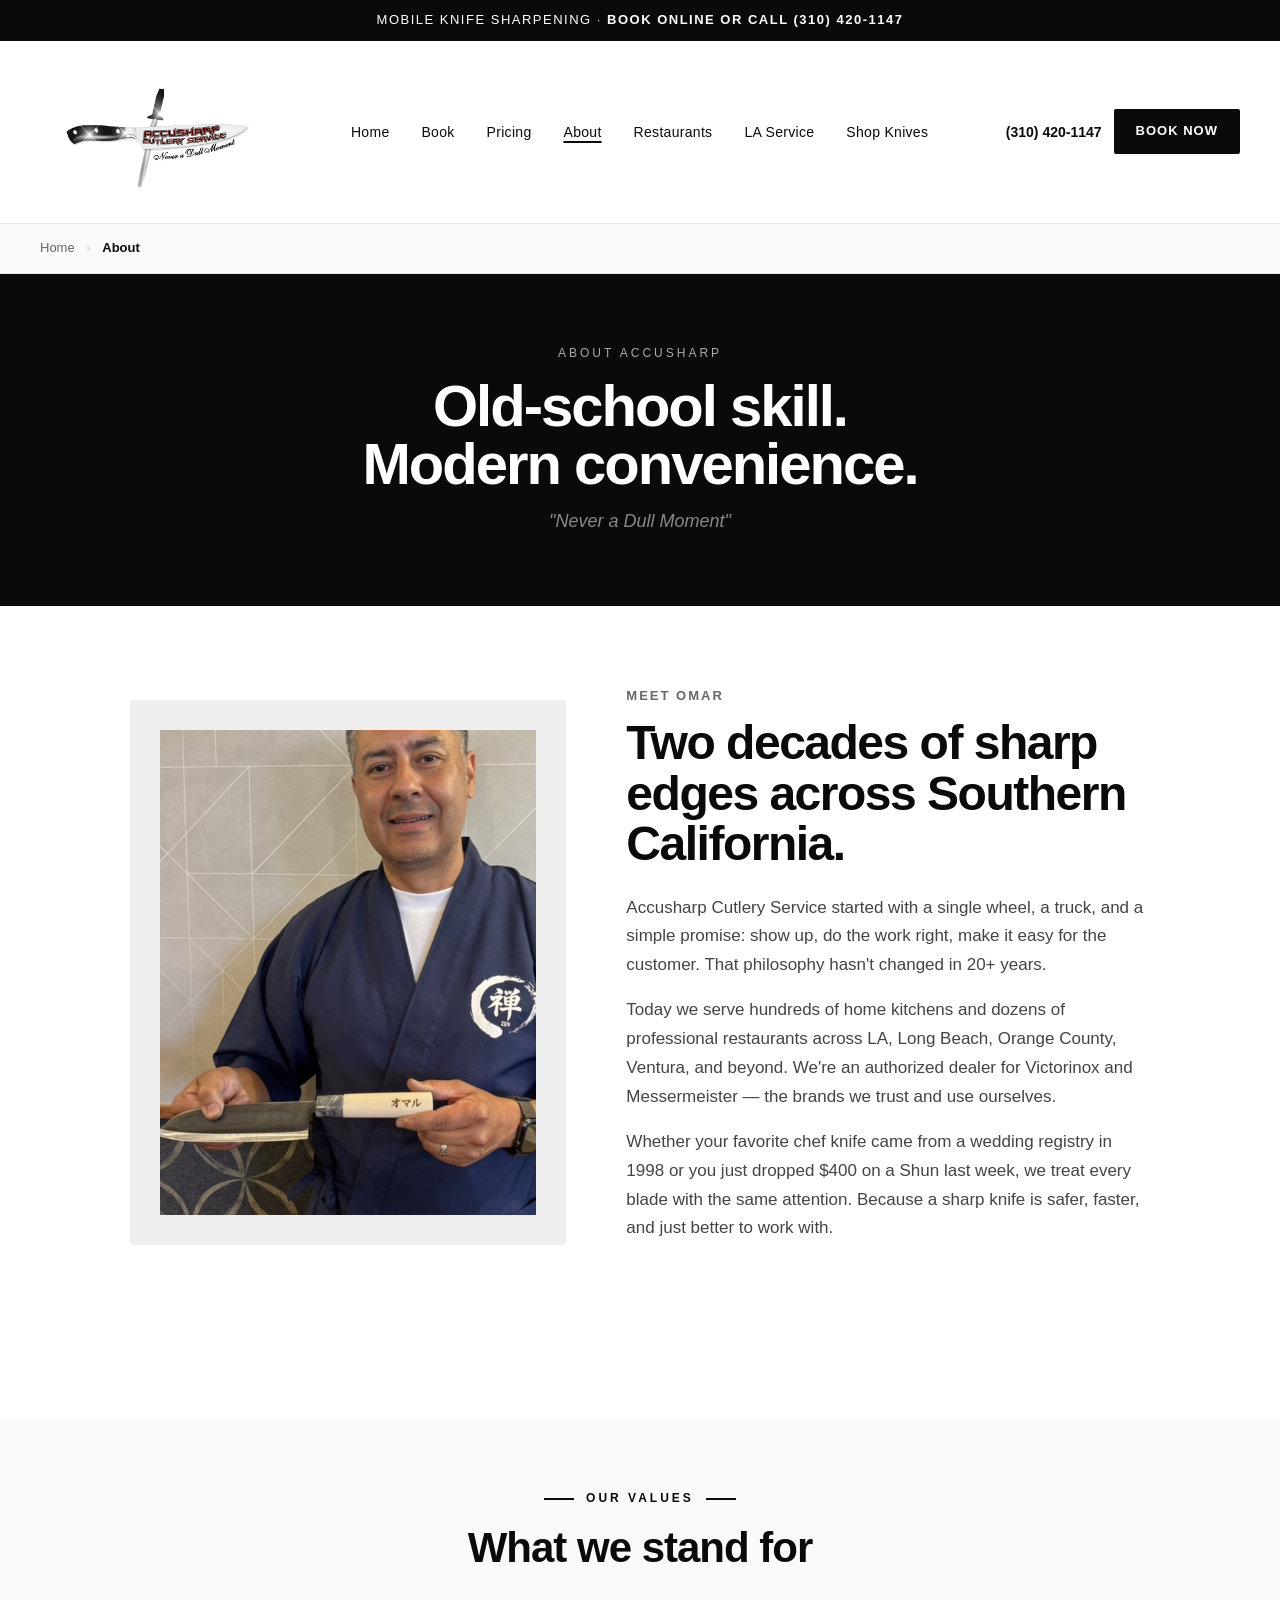
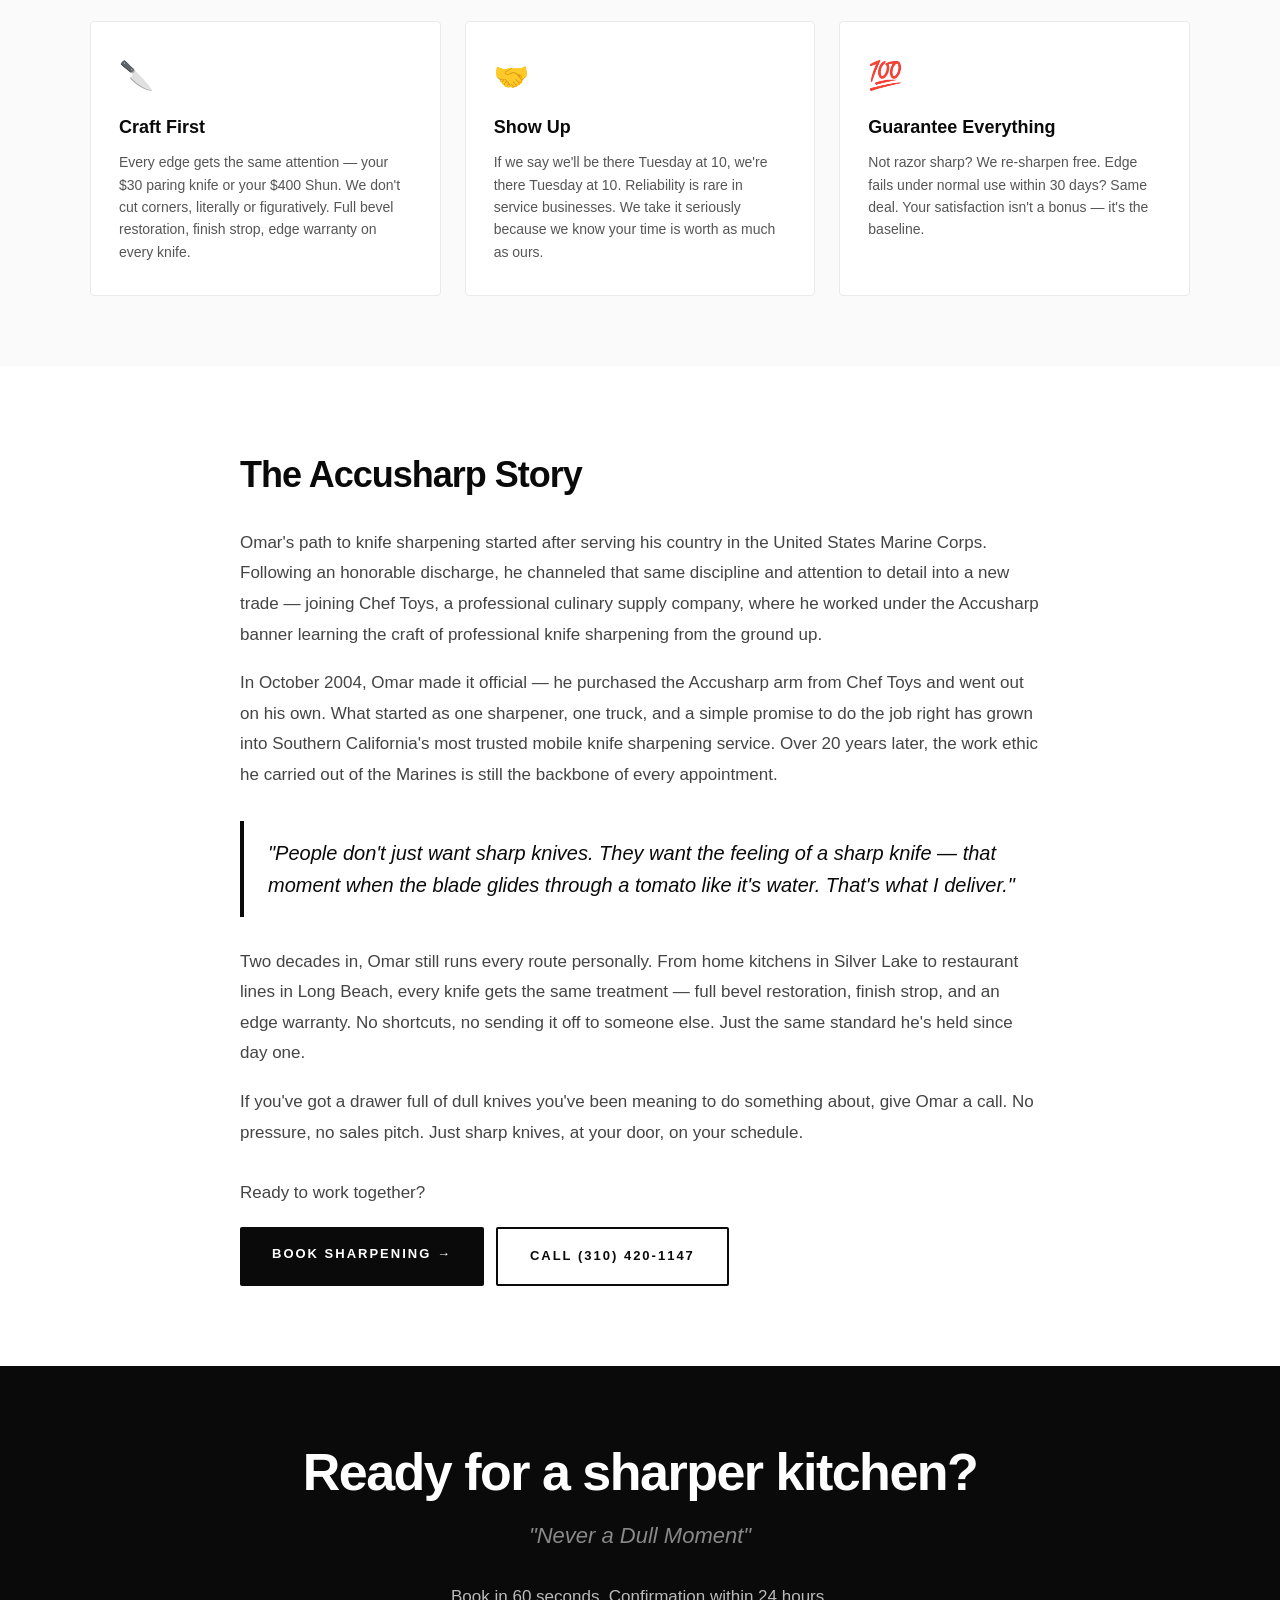
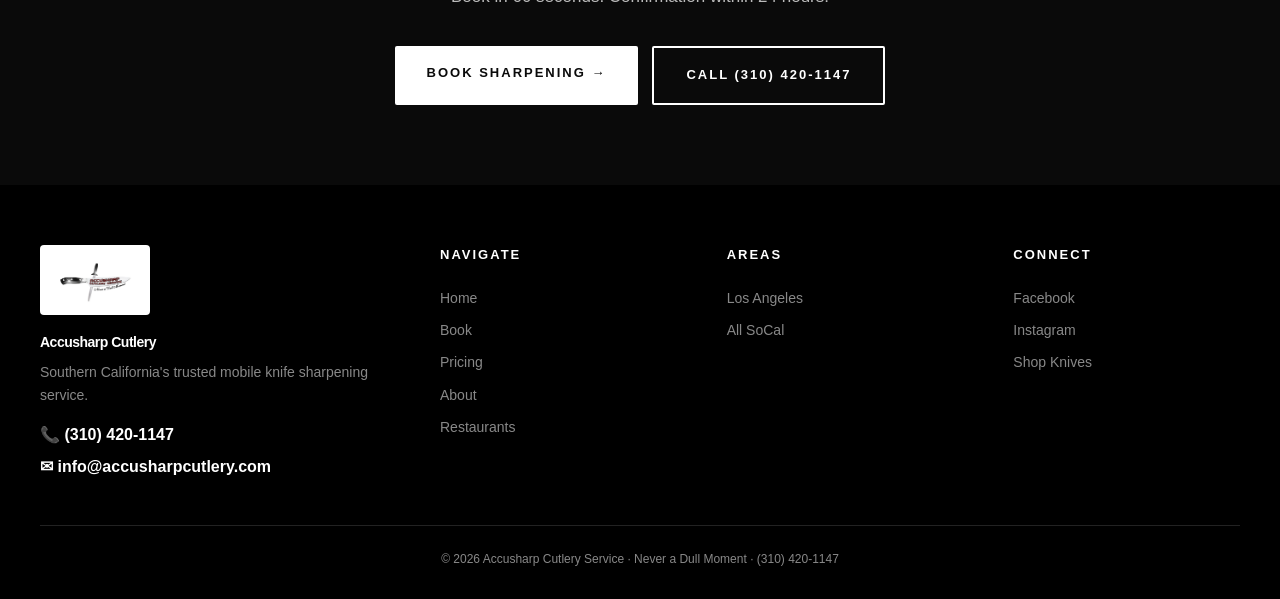
==== commit e4b2da94: "Add Restaurants page, client list and photos; fix pricing meta tag - New restaurants.html for commer" ====
--- a/Accusharp-website/about.html
+++ b/Accusharp-website/about.html
@@ -214,6 +214,7 @@
       <a href="booking.html">Book</a>
       <a href="pricing.html">Pricing</a>
       <a href="about.html" class="active">About</a>
+      <a href="restaurants.html">Restaurants</a>
       <a href="los-angeles.html">LA Service</a>
       <a href="https://shop.accusharpcutlery.com" target="_blank" rel="noopener">Shop Knives</a>
     </nav>
@@ -243,7 +244,7 @@
     <div class="about-intro">
 
        <div class="about-img-large">
-       <img src="images/accusharp-van.jpg" width="1200" height="900" alt="The Accusharp Cutlery Service mobile knife sharpening van">
+       <img src="images/omar-knife-sharpener.jpg" width="800" height="800" alt="Omar, owner of Accusharp Cutlery Service, holding a Japanese knife with his name on the handle" style="object-position:left center;">
    </div>
 
       <div>
@@ -338,6 +339,7 @@
         <a class="link" href="booking.html">Book</a>
         <a class="link" href="pricing.html">Pricing</a>
         <a class="link" href="about.html">About</a>
+        <a class="link" href="restaurants.html">Restaurants</a>
       </div>
       <div>
         <h5>Areas</h5>
